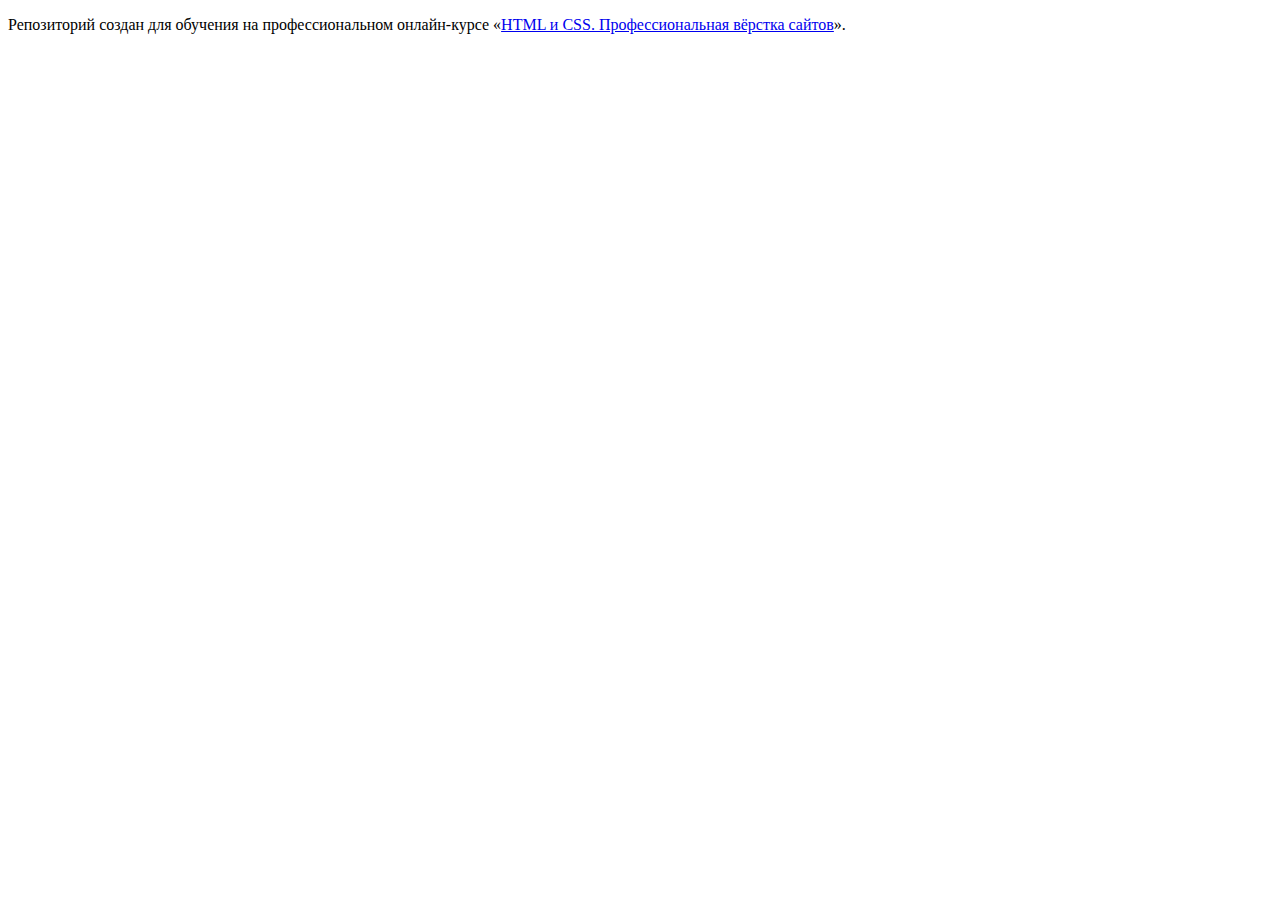
==== index.html @ 288d6277 ":hatching_chick:" ====
<!DOCTYPE html>
<html lang="ru">
  <head>
    <meta charset="utf-8">
    <title>HTML Academy: Седона</title>
  </head>
  <body>

    <p>Репозиторий создан для обучения на профессиональном онлайн‑курсе «<a href="https://htmlacademy.ru/intensive/htmlcss">HTML и CSS. Профессиональная вёрстка сайтов</a>».</p>

  </body>
</html>
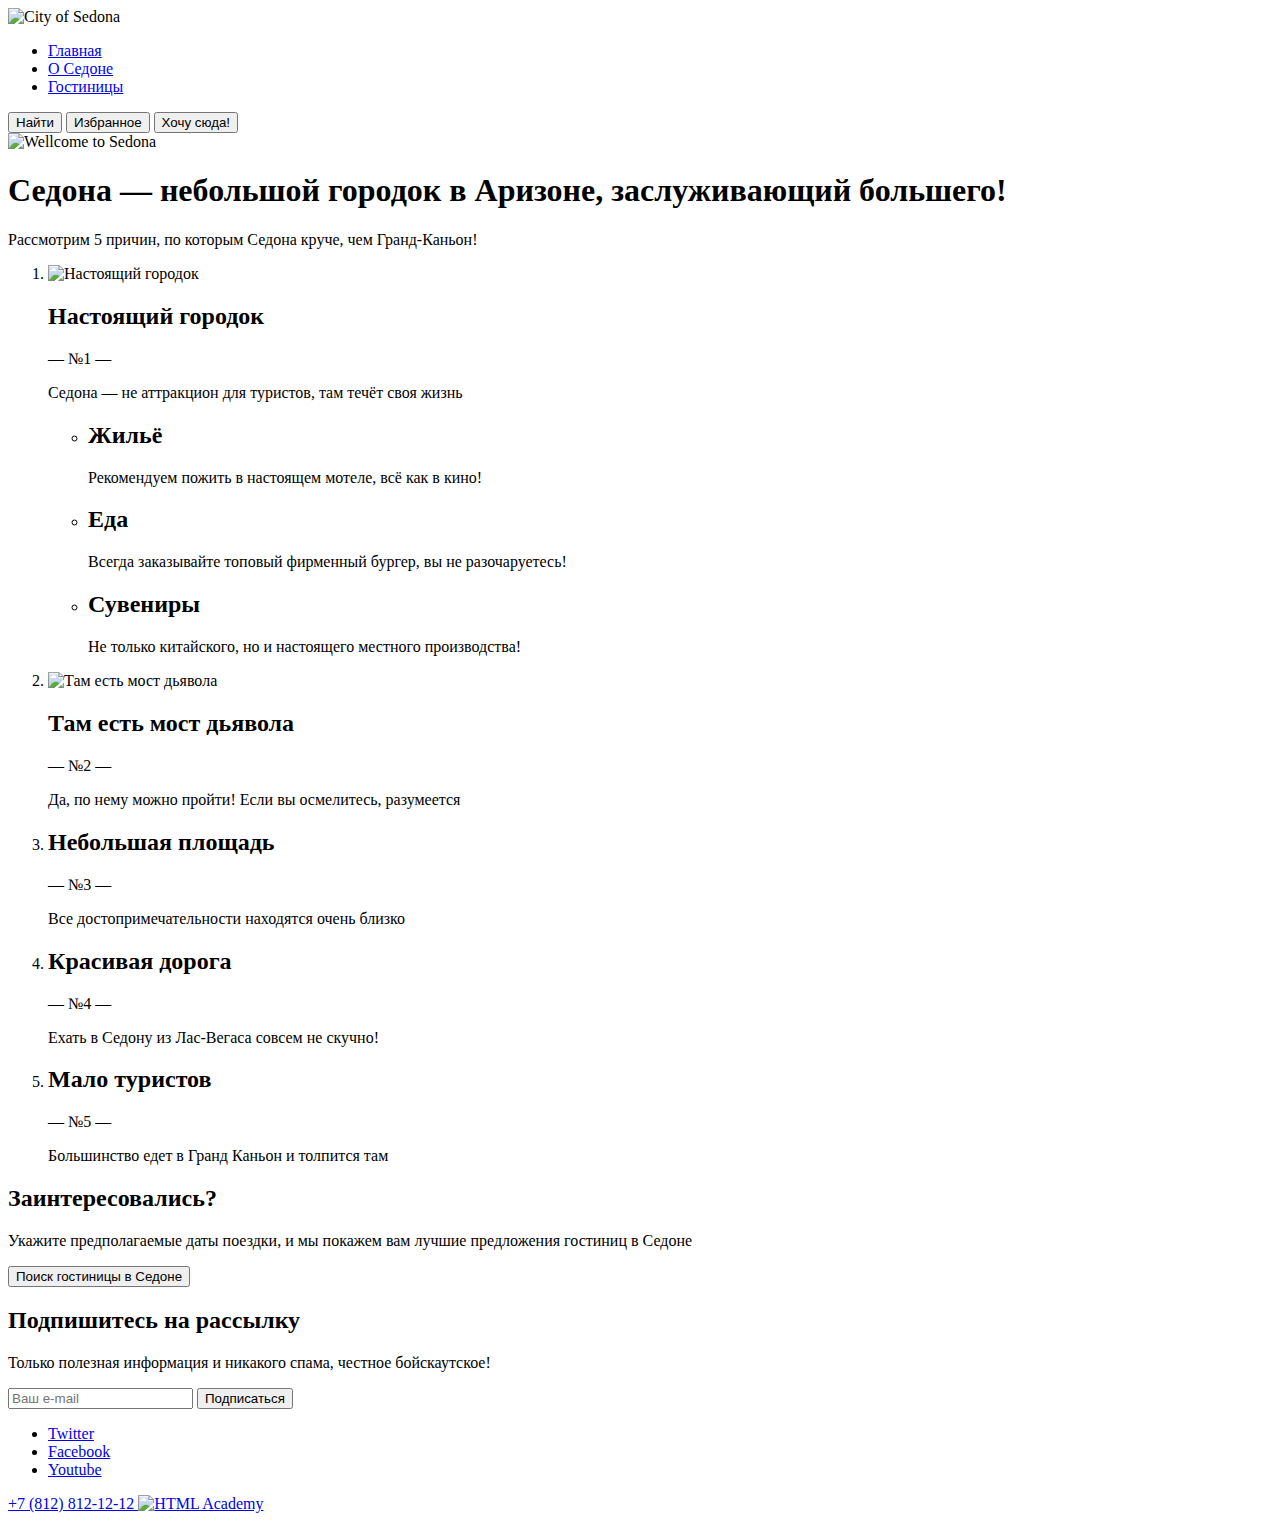
==== commit b750d00a: "layout fix" ====
--- a/index.html
+++ b/index.html
@@ -1,12 +1,138 @@
 <!DOCTYPE html>
 <html lang="ru">
-  <head>
-    <meta charset="utf-8">
-    <title>HTML Academy: Седона</title>
-  </head>
-  <body>
 
-    <p>Репозиторий создан для обучения на профессиональном онлайн‑курсе «<a href="https://htmlacademy.ru/intensive/htmlcss">HTML и CSS. Профессиональная вёрстка сайтов</a>».</p>
+<head>
+  <meta charset="utf-8">
+  <title>HTML Academy: Седона</title>
+</head>
 
-  </body>
+<body>
+  <header>
+    <a>
+      <img src="" alt="City of Sedona">
+    </a>
+    <nav>
+      <ul>
+        <li>
+          <a href="#">Главная</a>
+        </li>
+        <li>
+          <a href="#">О Седоне</a>
+        </li>
+        <li>
+          <a href="#">Гостиницы</a>
+        </li>
+      </ul>
+    </nav>
+
+    <div>
+      <button>Найти</button>
+      <button>Избранное</button>
+      <button>Хочу сюда!</button>
+    </div>
+  </header>
+  <main>
+    <div>
+      <img src="" alt="Wellcome to Sedona">
+    </div>
+    <section>
+      <h1>
+        Седона — небольшой городок в Аризоне,
+        заслуживающий большего!
+      </h1>
+      <p>Рассмотрим 5 причин, по которым Седона круче, чем Гранд-Каньон!</p>
+      <ol>
+        <li>
+          <article>
+            <img src="" alt="Настоящий городок">
+            <h2>Настоящий городок</h2>
+            <p>— №1 —</p>
+            <p>Седона — не аттракцион для туристов, там течёт своя жизнь</p>
+            <ul>
+              <li>
+                <h2>Жильё</h2>
+                <p>Рекомендуем пожить в настоящем мотеле, всё как в кино!</p>
+              </li>
+              <li>
+                <h2>Еда</h2>
+                <p>Всегда заказывайте топовый фирменный бургер, вы не разочаруетесь!</p>
+              </li>
+              <li>
+                <h2>Сувениры</h2>
+                <p>Не только китайского, но и настоящего местного производства!</p>
+              </li>
+            </ul>
+          </article>
+        </li>
+        <li>
+          <article>
+            <img src="" alt="Там есть мост дьявола">
+            <h2>Там есть мост дьявола</h2>
+            <p>— №2 —</p>
+            <p>Да, по нему можно пройти! Если вы осмелитесь, разумеется</p>
+          </article>
+        </li>
+        <li>
+          <article>
+            <h2>Небольшая площадь</h2>
+            <p>— №3 —</p>
+            <p>Все достопримечательности находятся очень близко</p>
+          </article>
+        </li>
+        <li>
+          <article>
+            <h2>Красивая дорога</h2>
+            <p>— №4 —</p>
+            <p>Ехать в Седону из Лас-Вегаса совсем не скучно!</p>
+          </article>
+        </li>
+        <li>
+          <article>
+            <h2>Мало туристов</h2>
+            <p>— №5 —</p>
+            <p>Большинство едет в Гранд Каньон и толпится там</p>
+          </article>
+        </li>
+      </ol>
+    </section>
+    <section>
+      <h2>Заинтересовались?</h2>
+      <p>Укажите предполагаемые даты поездки, и мы покажем вам лучшие предложения гостиниц в Седоне
+      </p>
+      <button>Поиск гостиницы в Седоне</button>
+    </section>
+    <section>
+      <h2>Подпишитесь на рассылку</h2>
+      <p>Только полезная информация и никакого спама, честное бойскаутское!
+      </p>
+      <form method="post" action="https://echo.htmlacademy.ru/">
+        <input type="email" placeholder="Ваш e-mail" name="email">
+        <button type="submit">Подписаться</button>
+      </form>
+    </section>
+  </main>
+
+  <footer>
+    <ul>
+      <li>
+        <a href="https://twitter.com/htmlacademy_ru" target="_blank">
+          Twitter
+        </a>
+      </li>
+      <li>
+        <a href="https://www.facebook.com/htmlacademy" target="_blank">
+          Facebook
+        </a>
+      </li>
+      <li>
+        <a href="https://www.youtube.com/c/HTMLAcademyRUS" target="_blank">
+          Youtube
+        </a>
+      </li>
+    </ul>
+    <a href="tel:+78128121212"> +7 (812) 812-12-12 </a>
+    <a href="https://htmlacademy.ru" target="_blank"><img src="" alt="HTML Academy"></a>
+  </footer>
+</body>
+
 </html>
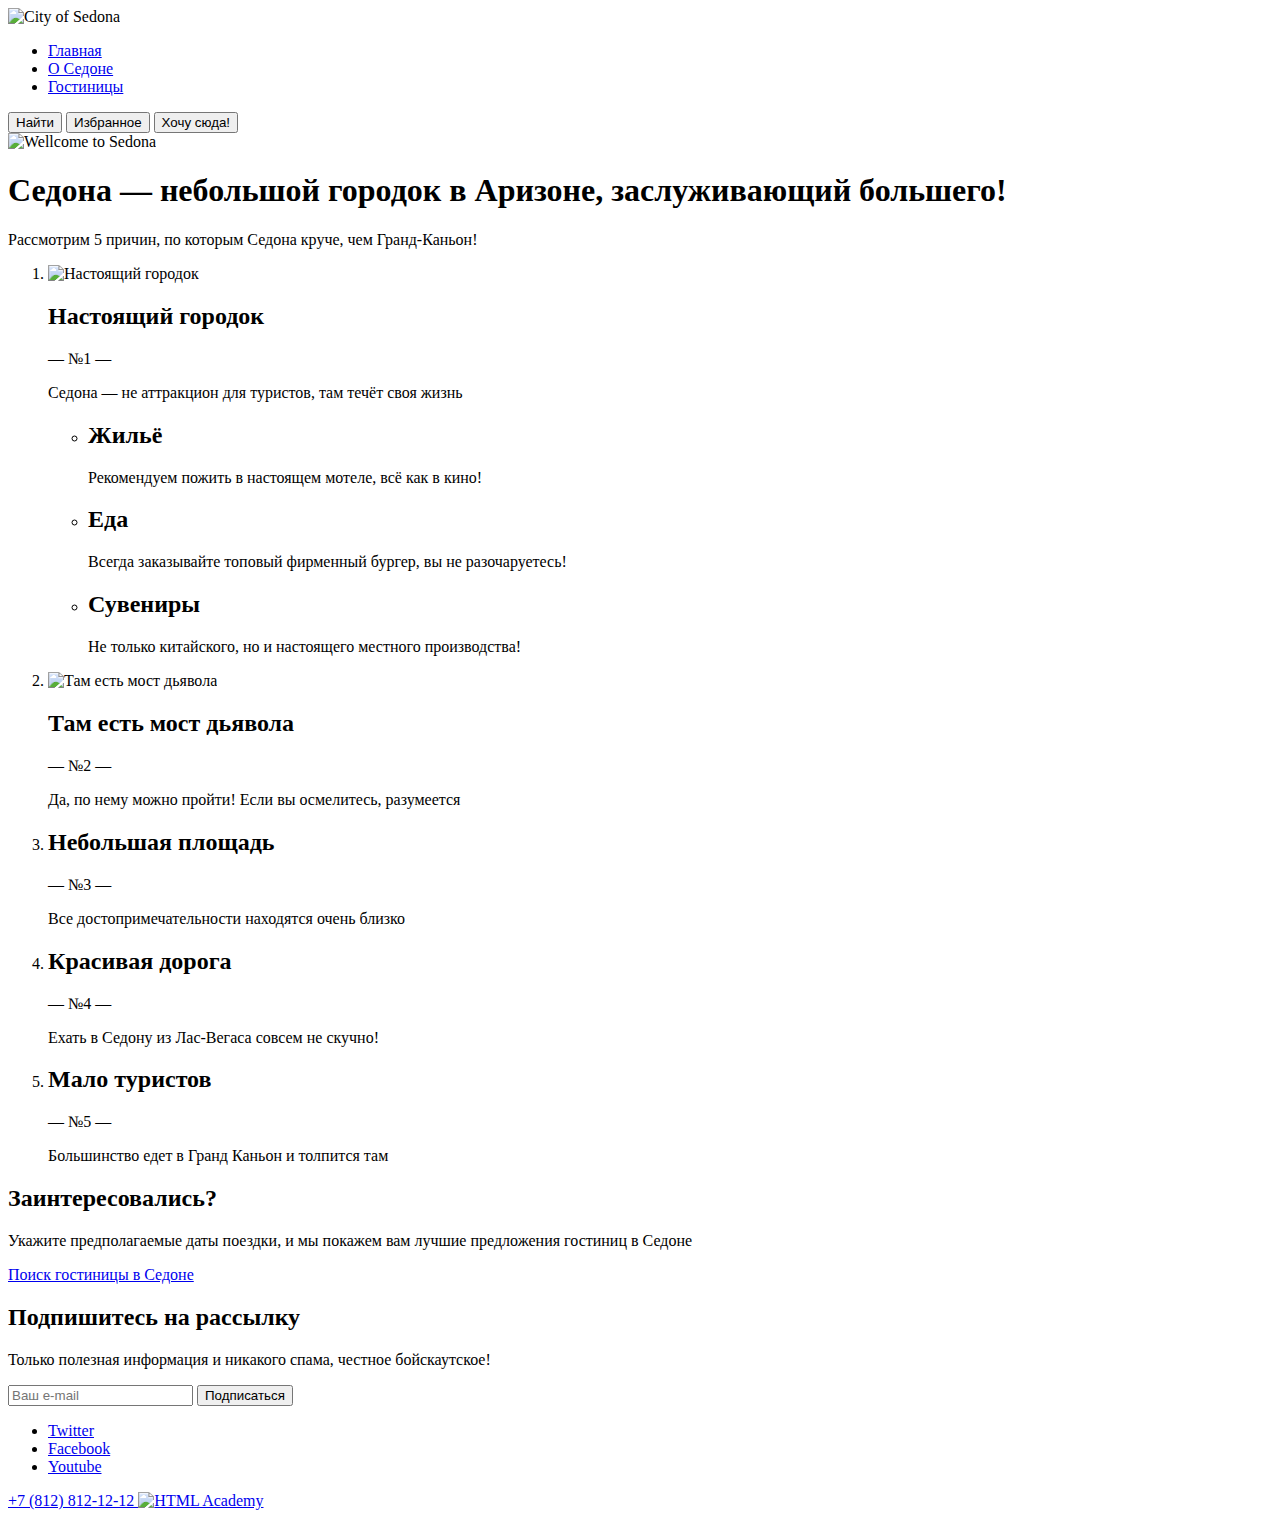
==== commit 119abf35: "Merge pull request #2 from anlukash/master" ====
--- a/index.html
+++ b/index.html
@@ -26,9 +26,9 @@
     </nav>
 
     <div>
-      <button>Найти</button>
-      <button>Избранное</button>
-      <button>Хочу сюда!</button>
+      <button type="button">Найти</button>
+      <button type="button">Избранное</button>
+      <button type="button">Хочу сюда!</button>
     </div>
   </header>
   <main>
@@ -99,7 +99,7 @@
       <h2>Заинтересовались?</h2>
       <p>Укажите предполагаемые даты поездки, и мы покажем вам лучшие предложения гостиниц в Седоне
       </p>
-      <button>Поиск гостиницы в Седоне</button>
+        <a class="button" href="#">Поиск гостиницы в Седоне</a>
     </section>
     <section>
       <h2>Подпишитесь на рассылку</h2>
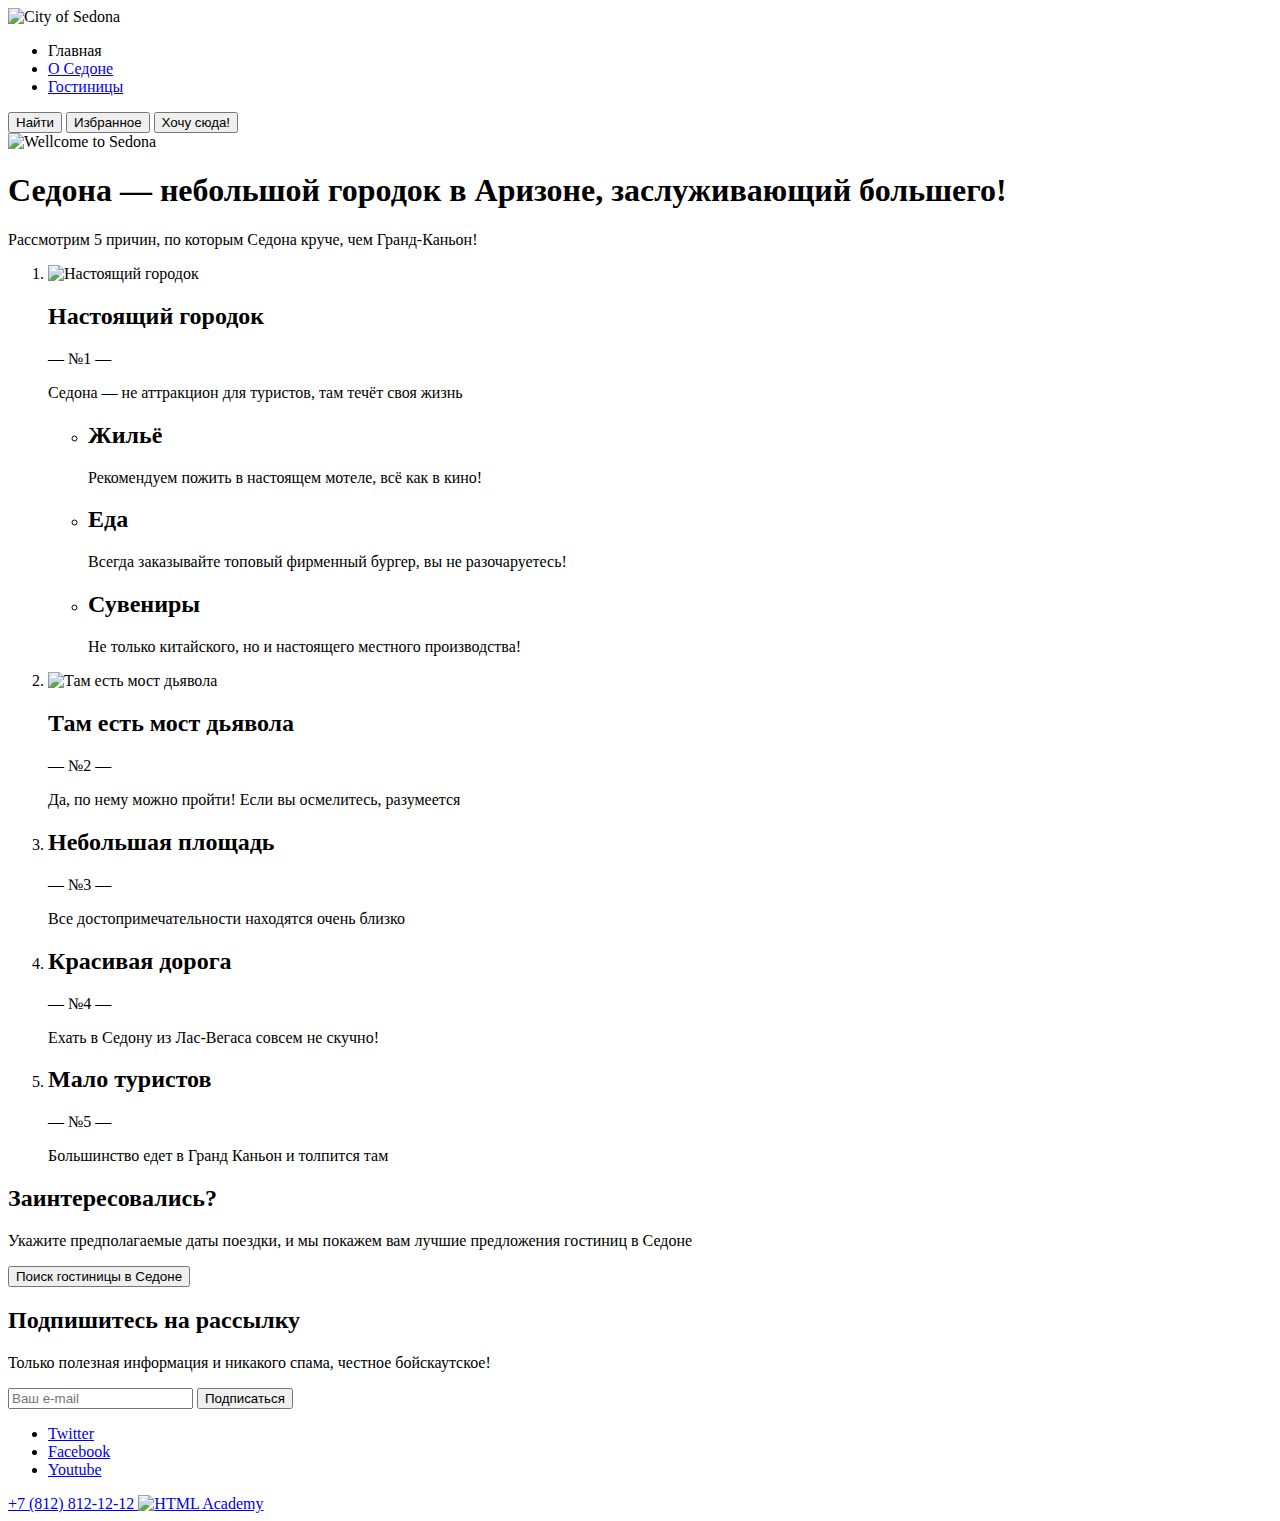
==== commit e44af4c7: "Разметка внутренней страницы" ====
--- a/index.html
+++ b/index.html
@@ -14,13 +14,13 @@
     <nav>
       <ul>
         <li>
-          <a href="#">Главная</a>
+          <a>Главная</a>
         </li>
         <li>
           <a href="#">О Седоне</a>
         </li>
         <li>
-          <a href="#">Гостиницы</a>
+          <a href="catalog.html">Гостиницы</a>
         </li>
       </ul>
     </nav>
@@ -99,7 +99,7 @@
       <h2>Заинтересовались?</h2>
       <p>Укажите предполагаемые даты поездки, и мы покажем вам лучшие предложения гостиниц в Седоне
       </p>
-        <a class="button" href="#">Поиск гостиницы в Седоне</a>
+      <button type="button">Поиск гостиницы в Седоне</button>
     </section>
     <section>
       <h2>Подпишитесь на рассылку</h2>
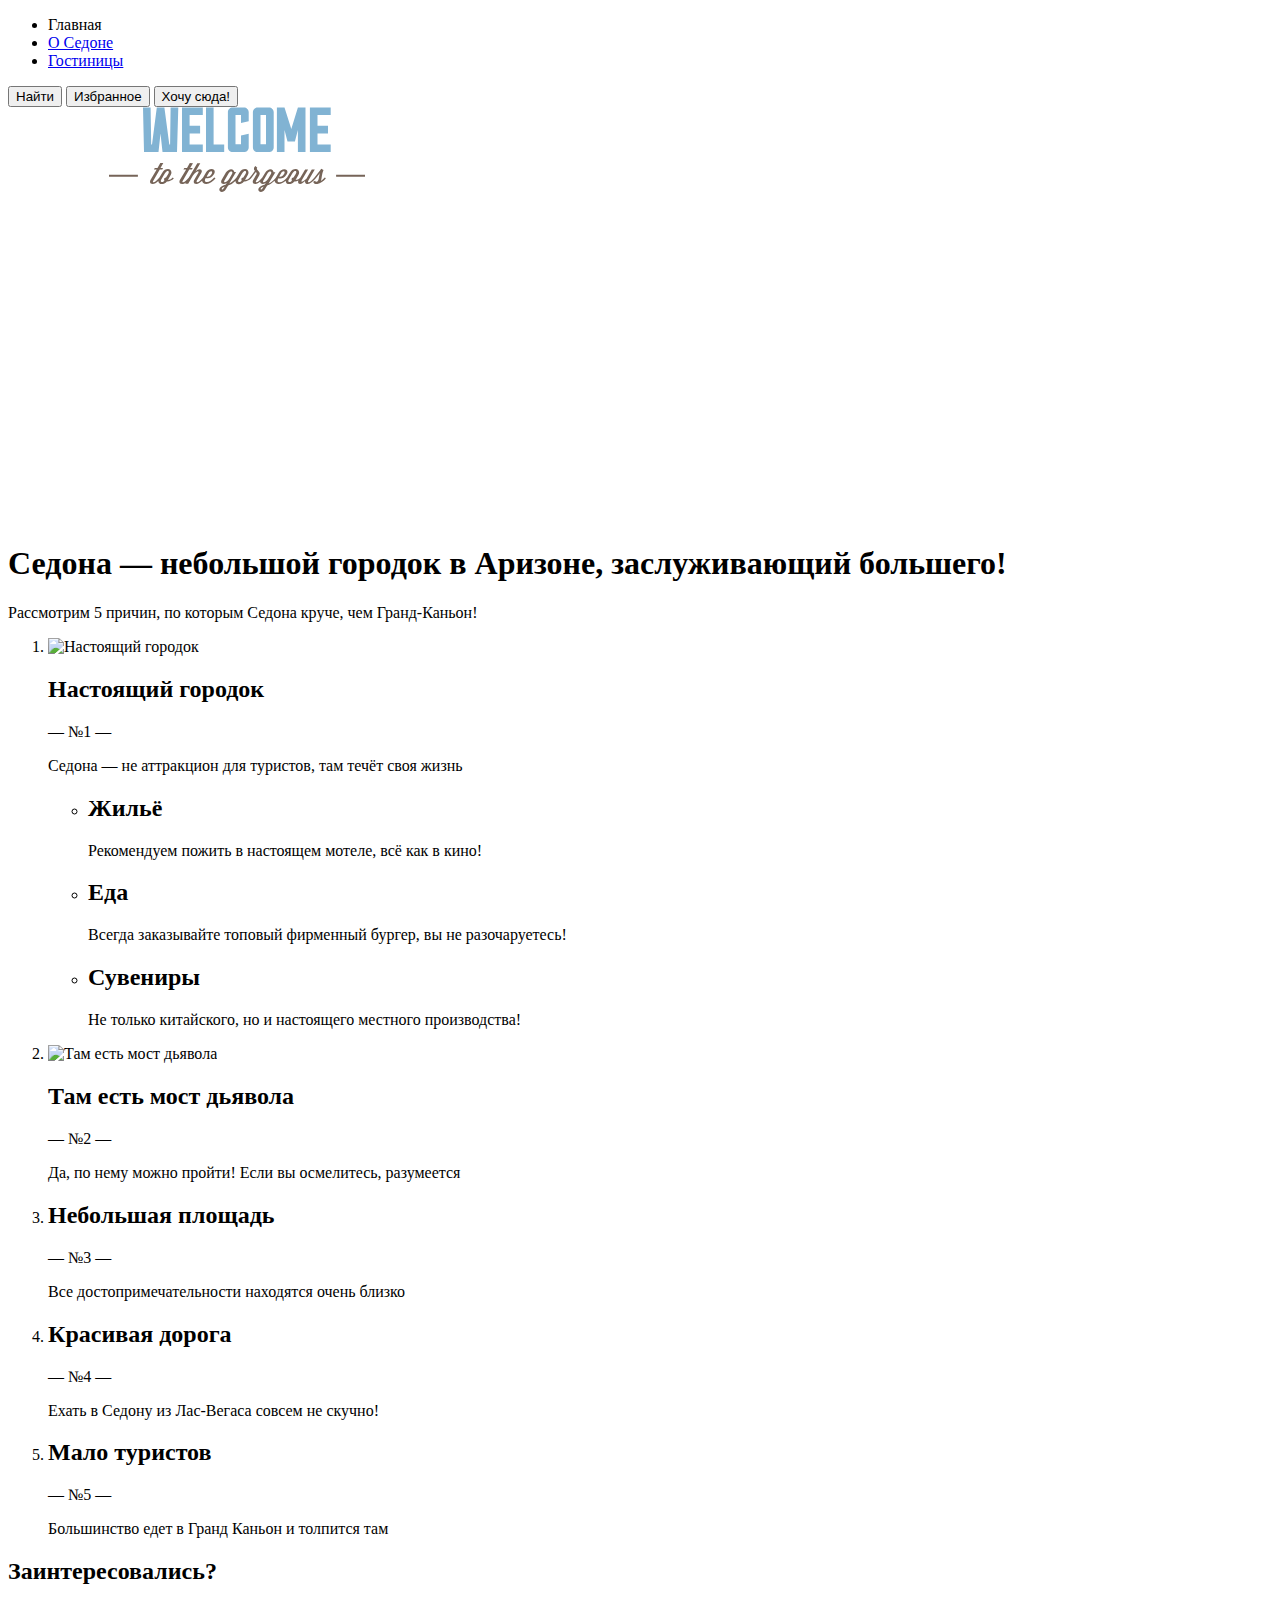
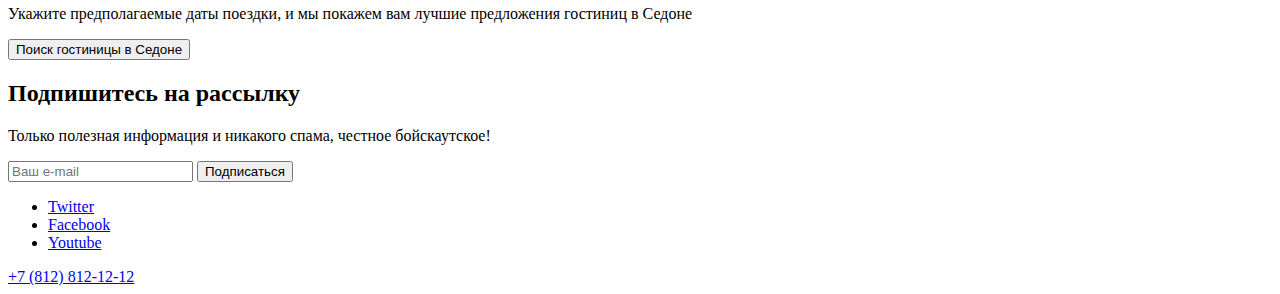
==== commit 875d7c93: "Правки замечаний по ПР задания 2" ====
--- a/index.html
+++ b/index.html
@@ -4,134 +4,157 @@
 <head>
   <meta charset="utf-8">
   <title>HTML Academy: Седона</title>
+  <link rel="stylesheet" href="styles.css">
 </head>
 
-<body>
-  <header>
-    <a>
-      <img src="" alt="City of Sedona">
+<body class="body">
+  <header class="main-header">
+    <a class="logo-link">
+      <!-- svg icon class="header-logo" alt="City of Sedona" -->
     </a>
-    <nav>
-      <ul>
-        <li>
-          <a>Главная</a>
+    <nav class="navigation">
+      <ul class="navigation-list">
+        <li class="navigation-item">
+          <a class="main-page-link">Главная</a>
         </li>
-        <li>
-          <a href="#">О Седоне</a>
+        <li class="navigation-item">
+          <a class="main-text" href="#">О Седоне</a>
         </li>
-        <li>
+        <li class="navigation-item">
           <a href="catalog.html">Гостиницы</a>
         </li>
       </ul>
     </nav>
 
-    <div>
-      <button type="button">Найти</button>
-      <button type="button">Избранное</button>
-      <button type="button">Хочу сюда!</button>
+    <div class="actions">
+      <button class="actions-button" type="button">Найти</button>
+      <button class="actions-button" type="button">Избранное</button>
+      <button class="actions-button" type="button">Хочу сюда!</button>
     </div>
   </header>
-  <main>
-    <div>
-      <img src="" alt="Wellcome to Sedona">
+  <main class="main-content">
+    <div class="banner">
+      <svg class="banner-content-image" width="458" height="352" viewBox="0 0 458 352" fill="none"
+        xmlns="http://www.w3.org/2000/svg">
+        <path
+          d="M152.3 56.1L149.5 61H146.8L145.9 62.4H148.7L142.6 72.8C141.3 75 142.2 77 144.7 77C146.5 77 148.4 75.7 150.3 73.9C150.3 77.7 155.6 78.4 158.9 74.4H159.6C161.4 74.4 164.2 73.3 165.8 71.5C165.6 71.1 165.1 70.6 164.7 70.5L164.5 70.7C163.1 72.2 161.5 72.9 159.9 72.9L162.7 68.1C164.5 65 162.8 62 160 62C157.7 62 155.9 62.9 154.1 65.9L152.6 68.5L151.4 70.6L151.2 70.8C149 73.3 146.9 75.3 145.6 75.3C144.9 75.3 144.6 74.8 145.3 73.7L151.8 62.5H154.3L155 61H152.5L155.3 56.1H152.3ZM159.8 63.9C160.8 64 161.2 65.2 160.2 66.9L158 70.6H157.9C156.9 70.6 156.1 71.4 156.1 72.4C156.1 72.8 156.2 73.1 156.4 73.4V73.5C155 75.9 151.5 75.5 153.3 72.4L155.6 68.5L157.1 66.1C158 64.5 159.1 63.9 159.8 63.9ZM181.8 56.1L179 61H176.3L175.4 62.4H178.2L172 72.8C170.7 75 171.6 77 174.1 77C175.3 77 176.6 76.4 178 75.4L177.2 76.7H180.2L184.8 68.8C189.4 63 191.5 63.8 190.2 66L186.3 72.7C185 74.9 185.9 76.9 188.4 76.9C190.2 76.9 192.2 75.5 194.1 73.7C194.2 75.6 195.8 76.9 198.2 76.9C201.6 76.9 205 74.3 207.5 71.4C207.3 71 206.8 70.5 206.4 70.4L206.2 70.6C204 73.1 201.2 75.1 199.1 75.1C197.2 75.1 196.1 74 197.5 71.5L197.8 71C199.7 71.8 203.4 71.4 205.7 67.6L206.1 66.9C207.7 64.1 206.2 62.1 203.7 62.1C201.3 62.1 199.3 63.4 198 65.5L195.1 70.5L194.9 70.7C192.7 73.2 190.6 75.2 189.3 75.2C188.6 75.2 188.3 74.7 188.9 73.6L193.3 66.1C194.6 63.8 193.4 62.2 191.7 62.2C190.4 62.2 189 62.9 187.5 64.5L192.3 56.2H189.3L180.9 70.6L180.7 70.8C178.5 73.3 176.4 75.3 175.1 75.3C174.4 75.3 174.1 74.8 174.8 73.7L181.3 62.5H183.8L184.7 61.1H182.2L185 56.2L181.8 56.1ZM203.1 64.3C204.1 64.2 204.6 65.2 203.6 66.9L203.2 67.6C201.8 70 199.8 70 198.7 69.6L200.6 66.2C201.3 65 202.3 64.4 203.1 64.3ZM247.4 58.9C245.7 60.4 245.5 62.1 246.6 63.5L246.9 63.8C245.6 65.7 243.8 68.2 241.8 70.5L241.6 70.7C240.2 72.2 238.6 72.9 237 72.9L239.8 68.1C241.6 65 239.9 62 237.1 62C234.8 62 233 62.9 231.2 65.9L229.7 68.5L228.5 70.6L228.3 70.8C225.8 73.6 223.7 75.5 221.3 76.5L228.1 65.1H226.3C226.3 63.9 225 62.2 223.1 62.2C221.5 62.2 219.2 63.5 217.9 65.6L213.7 72.8C212.4 75 213.3 77 215.8 77C216.6 77 217.7 76.6 218.7 76L217.9 77.4C213.8 78.6 211.3 80.3 211.3 82.5C211.3 85.4 215.7 86 217.9 82.3L220.2 78.4C222.6 77.7 225 76.3 227.4 73.9C227.4 77.7 232.7 78.5 236 74.4H236.7C238.5 74.4 241.3 73.3 242.9 71.5C244.3 69.8 245.5 68.3 247.9 65.1L248.3 65.6C248.7 66.1 248.8 66.7 248.5 67.3L245.3 72.8C244 75 244.9 77 247.4 77C248.9 77 250.6 76 252.2 74.6C252.1 76 253.1 77 254.8 77C255.6 77 256.7 76.6 257.7 76L256.9 77.4C252.8 78.6 250.3 80.3 250.3 82.5C250.3 85.4 254.7 86 256.9 82.3L259.2 78.4C261.7 77.6 264.1 76.2 266.6 73.8C266.7 75.7 268.3 77 270.7 77C273.2 77 275.6 75.6 277.7 73.8C277.6 77.7 283 78.5 286.3 74.4H287C287.9 74.4 289.2 74.1 290.4 73.5C289.6 75.6 290.3 77 292.1 77C293.8 77 295.6 75.5 297.1 74.1C296.8 75.7 297.8 77 299.7 77C302.2 77 305.1 74.4 307.6 71.5C309.3 69.5 310.8 67.5 311.9 66.1C310.7 69.2 311.3 74.8 308.5 74.8C307.5 74.8 307.1 73.7 307.1 73.7L305.2 74.7C305.2 74.7 305.8 77.1 308.5 77.1C308.8 77.1 309.1 77.1 309.3 77H309.4C312.5 76.6 315.5 74.2 317.8 71.6C317.6 71.1 317.1 70.7 316.7 70.6L316.5 70.8C315.4 72 314.2 73.1 312.9 74C313.9 71.2 313.7 66.8 315.5 63L313.2 61.8C312 63.5 309.2 67.4 306.5 70.5L306.3 70.7C304.1 73.2 302 75.2 300.7 75.2C300 75.2 299.7 74.7 300.4 73.6L306.8 62.4H303.8L298.4 71.7C296.1 73.8 294.3 74.9 293.8 74.7C293 74.4 293.8 73.3 294.2 72.6L300.1 62.4H297.1L292.4 70.5L292.2 70.7C290.8 72.2 289.2 72.9 287.6 72.9L290.4 68.1C292.2 65 290.5 62 287.7 62C285.4 62 283.6 62.9 281.8 65.9L280.3 68.5L279.1 70.6L278.9 70.8C276.7 73.3 273.9 75.3 271.8 75.3C269.9 75.3 268.8 74.2 270.2 71.7L270.5 71.2C272.4 72 276.1 71.6 278.4 67.8L278.8 67.1C280.4 64.3 278.9 62.3 276.4 62.3C274 62.3 272 63.6 270.7 65.7L267.8 70.7L267.6 70.9C265.1 73.7 263 75.6 260.6 76.6L267.4 65.2H265.6C265.6 64 264.3 62.3 262.4 62.3C260.8 62.3 258.5 63.6 257.2 65.7L254.3 70.6L254.1 70.8C251.9 73.3 249.8 75.3 248.5 75.3C247.8 75.3 247.5 74.8 248.2 73.7L251.2 68.5C252.2 66.7 251.8 65.6 250.8 64.5L249.1 62.5C248.7 62 248.7 61.4 249.3 60.8L247.4 58.9ZM237.1 63.9C238.1 64 238.6 65.2 237.5 66.9L235.3 70.6H235.2C234.2 70.6 233.4 71.4 233.4 72.4C233.4 72.8 233.5 73.1 233.7 73.4V73.5C232.3 75.9 228.8 75.5 230.6 72.4L232.9 68.5L234.4 66.1C235.3 64.5 236.3 63.9 237.1 63.9ZM287.3 63.9C288.3 64 288.8 65.2 287.7 66.9L285.5 70.6H285.4C284.4 70.6 283.6 71.4 283.6 72.4C283.6 72.8 283.7 73.1 283.9 73.4V73.5C282.5 75.9 279 75.5 280.8 72.4L283.1 68.5L284.6 66.1C285.4 64.5 286.5 63.9 287.3 63.9ZM275.6 64.3C276.6 64.2 277.1 65.2 276.1 66.9L275.7 67.6C274.2 70 272.3 70 271.2 69.6L273.1 66.2C273.8 65 274.8 64.4 275.6 64.3ZM223.2 64.5C224.2 64.5 224.9 65.4 224 66.9L221.7 70.9C219.9 73.8 218 75.2 216.8 75.2C216.1 75.2 215.8 74.7 216.5 73.6L220.7 66.3C221.4 65.1 222.4 64.5 223.2 64.5ZM262.1 64.5C263.1 64.5 263.8 65.4 262.9 66.9L260.6 70.9C258.8 73.8 256.9 75.2 255.7 75.2C255 75.2 254.7 74.7 255.4 73.6L259.6 66.3C260.3 65.1 261.3 64.5 262.1 64.5ZM216.8 79.4L215.4 81.8C214.8 82.9 213.7 82.7 213.7 81.9C213.7 81.2 214.5 80.3 216.8 79.4ZM255.7 79.4L254.3 81.8C253.7 82.9 252.6 82.7 252.6 81.9C252.7 81.2 253.4 80.3 255.7 79.4ZM101 67.8H129.9V69.7H101V67.8ZM328.1 67.8H357V69.7H328.1V67.8Z"
+          fill="#766458" />
+        <path
+          d="M322.7 37.4V45.1H301.9V0.400002H322.7V8H309.5V18.8H320V26.5H309.5V37.4H322.7ZM289.9 0.400002H297.5V45.1H289.9V23.1L286.9 34.5H279.5L276.5 23.1V45.1H268.9V0.400002H276.5L283.3 22L289.9 0.400002ZM258 8H252.5V37.3H258V8ZM261 0.400002C263.5 0.400002 265.7 2.5 265.7 5.1V40.4C265.7 43 263.5 45.1 261 45.1H249.6C247 45.1 244.9 42.9 244.9 40.4V5.1C244.9 2.5 247 0.400002 249.6 0.400002H261ZM233 28.6L240.7 26.8V40.4C240.7 43 238.5 45.1 236 45.1H224.6C222 45.1 219.9 42.9 219.9 40.4V5.1C219.9 2.5 222 0.400002 224.6 0.400002H236C238.5 0.400002 240.7 2.5 240.7 5.1V14.2L233 16V8H227.5V37.3H233V28.6ZM216.2 37.4V45.1H198V0.400002H205.6V37.4H216.2ZM194.8 37.4V45.1H174V0.400002H194.8V8H181.6V18.8H192.1V26.5H181.6V37.4H194.8ZM162.6 0.400002H170.3L169 45.1H154.5L152.5 26.6L150.5 45.1H136L135 0.400002H142.6L143.2 37.4H144L148.8 0.400002H156.4L161.3 37.4H162.1L162.6 0.400002Z"
+          fill="#81B3D3" />
+        <path
+          d="M380.7 213.9L406.1 139.9H431.3L457 213.9H436.8L433.1 200.5H404.5L400.7 213.9H380.7ZM416.4 161.8L408.9 186.3H429L421.5 161.8C421.1 160.6 420.7 159.4 420.3 158.2C420 156.9 419.7 155.7 419.5 154.4C419.3 153.9 419.2 153.5 419.2 153.1C419.1 152.6 419 152.2 419 151.8C418.9 152.2 418.8 152.6 418.7 153.1C418.6 153.5 418.5 153.9 418.5 154.4C418.4 154.6 418.4 154.7 418.4 154.9C418.4 155 418.4 155.1 418.3 155.2C418.1 156.3 417.8 157.5 417.5 158.6C417 159.6 416.7 160.7 416.4 161.8ZM298.7 213.9V139.9H318.2L346.1 177.9C346.8 179 347.5 180.2 348.1 181.4C348.8 182.6 349.5 183.8 350.1 185L351.5 188C352 189 352.4 190 352.9 190.9C352.8 190.1 352.7 189.3 352.6 188.5C352.5 187.7 352.4 186.9 352.4 186.1C352.2 184.5 352.1 182.9 352.1 181.3C352 179.6 352 178 352 176.3V140H371.4V214H352L323.9 175.8C323.1 174.9 322.4 173.8 321.7 172.5C321 171.2 320.3 169.8 319.7 168.4C319.3 167.4 318.8 166.5 318.3 165.5C317.9 164.6 317.6 163.6 317.1 162.7C317.5 165.1 317.8 167.5 318 170C318.2 172.5 318.3 175 318.3 177.4V213.9H298.7ZM210.7 159C214.3 152.4 219.2 147.4 225.6 143.9C232 140.4 238.6 138.7 245.5 138.7C246.4 138.7 247.4 138.7 248.3 138.8C249.3 138.9 250.3 139 251.2 139C254.1 139.4 256.9 140.1 259.7 141.1C262.6 142.1 265.3 143.4 267.8 145C273.3 148.6 277.6 153.3 280.6 159.3C283.6 165.2 285.1 171.3 285.1 177.8C285.1 178.6 285.1 179.4 285 180.2C285 181 284.9 181.7 284.8 182.5C284.6 184.2 284.3 185.8 283.9 187.4C283.5 189 283 190.5 282.4 192C279.1 199.5 274.1 205.4 267.2 209.5C260.3 213.6 253.1 215.7 245.5 215.7C245 215.7 244.4 215.7 243.9 215.6H242.4C239.7 215.4 237.1 214.9 234.5 214.2C231.9 213.5 229.4 212.5 227.1 211.3C220.6 207.9 215.5 203.1 211.8 196.8C208.1 190.5 206.2 183.9 206.2 177.1C206.2 176.1 206.2 175.1 206.3 174.1C206.4 173.1 206.5 172 206.8 171C207.2 169 207.7 166.9 208.4 165C208.8 162.8 209.7 160.9 210.7 159ZM263.5 185.6C263.7 184.8 263.9 184 264.1 183.2C264.3 182.3 264.5 181.5 264.6 180.6C264.7 180.1 264.7 179.5 264.7 179C264.8 178.5 264.8 178 264.8 177.5C264.8 177 264.8 176.6 264.7 176.1V174.7C264.3 171.4 263.3 168.2 261.7 165.1C260.1 162 257.8 159.6 255 157.9C254.2 157.5 253.5 157.2 252.7 156.9C251.9 156.6 251.2 156.3 250.4 156.1C249.6 155.9 248.9 155.8 248.1 155.8C247.3 155.6 246.6 155.6 245.8 155.6C241.9 155.6 238.2 156.8 234.9 159.3C231.6 161.8 229.2 165.1 227.9 169.2L227.7 169.7V170.2C227.5 170.9 227.3 171.7 227.1 172.4C226.9 173.1 226.8 173.8 226.6 174.6L226.4 176.2V178.6C226.4 178.8 226.4 179.1 226.5 179.4C226.7 183.5 228 187.4 230.2 191.1C232.5 194.7 235.7 197.1 239.7 198.3L241.1 198.8C241.6 198.9 242.1 199 242.6 199L244 199.2H245.4C249.5 199.2 253.2 198 256.4 195.6C259.7 193 262.1 189.7 263.5 185.6ZM181.4 207C177.8 209.5 173.8 211.2 169.6 212.1C165.4 213 161 213.6 156.7 213.8C155.5 213.9 154.2 213.9 153 213.9H129.2V139.9H154.3C155.5 139.9 156.7 139.9 157.9 140C162.1 140.2 166.2 140.8 170.2 141.7C174.3 142.6 178.1 144.4 181.5 146.8C185.8 149.8 189.2 153.8 191.6 158.8C194 163.8 195.4 168.9 195.7 174.1C195.8 174.6 195.8 175 195.8 175.5V178.4C195.6 183.9 194.3 189.2 191.9 194.3C189.5 199.4 185.9 203.7 181.4 207ZM149 197.3C149.2 197.3 149.5 197.3 149.7 197.4H150.5C150.8 197.4 151.1 197.4 151.3 197.5H154.4C155.3 197.4 156.1 197.3 156.8 197.3C158.8 197.1 160.8 196.8 162.7 196.3C164.6 195.8 166.4 194.9 167.9 193.9C170.4 192.1 172.2 189.7 173.4 186.7C174.6 183.6 175.3 180.4 175.3 177.1V176.2C175.3 175.9 175.3 175.6 175.2 175.3C175 172.4 174.3 169.5 173.1 166.8C171.9 164 170.2 161.8 168 160.2C166.4 158.9 164.5 158 162.5 157.5C160.5 157 158.5 156.8 156.5 156.7H149V197.3ZM69.1 213.9V139.9H114.5V156H88.9V169H112.9V184.8H88.9V197.3H114.4V213.9H69.1ZM9.70005 190.1C9.80005 190.2 9.80005 190.3 9.80005 190.3C9.90005 190.3 10 190.3 10 190.4C12.1 192.7 14.5 194.9 17.1 196.9C19.7001 198.8 22.8001 199.9 26.2001 200C26.3001 200 26.4 200 26.4 200.1H26.7001C26.8001 200.1 26.9 200.1 26.9 200.2H28.2001C28.6 200.1 28.9001 200 29.2001 200C30.4001 199.8 31.6 199.3 32.7001 198.6C33.9001 197.9 34.8001 197.1 35.4001 196L35.6 195.5L35.8 195C36 194.5 36.1 194 36.1 193.5C36.2 193 36.2001 192.6 36.2001 192.2C36.2001 190.1 35.3001 188.4 33.4001 187C31.7001 185.6 29.7001 184.4 27.6 183.6C26.8001 183.3 26 183.1 25.2001 182.9C24.5 182.7 23.7001 182.5 23 182.3H22.8C22.7 182.2 22.6 182.2 22.6 182.2C18.8001 181.3 15.2 179.8 11.9 177.8C8.60005 175.7 6.30005 172.7 5.00005 168.9C4.80005 168.1 4.50005 167.3 4.30005 166.5C4.10005 165.6 4.00005 164.7 4.00005 163.8C4.00005 163.7 4.00005 163.4 4.00005 163.2V160.4C4.10005 159.8 4.20005 159.2 4.30005 158.5C4.50005 156.9 4.90005 155.4 5.50005 153.9C6.00005 152.4 6.70005 151 7.60005 149.7C10.1 145.6 13.3 142.7 17.1 140.9C21 139.1 25.2001 138.2 29.4 138.2C30.4 138.2 31.4001 138.3 32.4001 138.4C33.5 138.5 34.6001 138.6 35.7001 138.7C38.5 139.2 41.3001 140 43.9001 141C46.7001 142.1 49.2 143.4 51.6 144.8L45.2001 159.1C43.1001 157.6 40.9 156.2 38.6 155C36.3 153.8 33.8 153.3 31.1 153.3H30.2001C28.4001 153.5 26.8001 154.3 25.2001 155.7C23.7001 157 22.9 158.4 22.9 160V160.7C23 160.9 23.1 161.2 23.2001 161.4C23.4001 161.9 23.6 162.4 24 162.9C24.4 163.4 24.8 163.8 25.3 164.2C26.2 164.9 27.4 165.6 29 166.2C30.6 166.7 32.3 167.3 34.1 167.8C35.6 168.2 37 168.6 38.4001 169C39.8001 169.3 41 169.6 41.9001 169.9C46.2001 171.4 49.5 174 51.7001 177.7C53.9001 181.3 55 185.1 55.1 189.1V189.7C55.1 190.2 55.1 190.6 55 191.1V192.4C54.5 196.4 53.2 200.3 51.1 203.9C49 207.5 46.2 210.3 42.6 212.3C41.3 212.9 39.9001 213.5 38.5 213.9C37.1 214.3 35.7001 214.6 34.3 214.9C33.2001 215.1 32 215.3 30.8 215.4C29.7 215.6 28.6 215.6 27.4 215.6H26C21.4 215.4 16.8 214.4 12.3 212.6C7.80005 210.7 3.80005 208.1 0.300049 204.9L9.70005 190.1ZM351.3 337.2C351.3 336.9 351.4 336.6 351.5 336.3C351.6 336 351.8 335.7 352 335.5C352.2 335.3 352.5 335.1 352.8 334.9C353.1 334.8 353.5 334.7 353.9 334.7C354.4 334.7 354.8 334.8 355.2 335C355.6 335.2 356 335.4 356.3 335.7C356.5 336 356.7 336.3 356.9 336.7C357 337.1 357.1 337.5 357.1 338C357.1 338.9 356.9 339.6 356.6 340.4C356.3 341.1 355.9 341.8 355.3 342.3C355 342.6 354.8 342.8 354.5 343C354.2 343.2 353.9 343.4 353.6 343.5C353.3 343.6 353.1 343.8 352.9 343.9C352.8 344 352.7 344 352.5 344.1L351.1 342.1C351.3 342 351.6 341.9 351.9 341.7C352.2 341.6 352.5 341.4 352.8 341.2C353.1 341 353.3 340.7 353.5 340.4C353.7 340.1 353.8 339.8 353.8 339.4C353.2 339.4 352.6 339.2 352.1 338.8C351.5 338.5 351.3 338 351.3 337.2ZM359.1 337.2C359.1 336.9 359.2 336.6 359.3 336.3C359.4 336 359.6 335.7 359.8 335.5C360 335.3 360.3 335.1 360.6 334.9C360.9 334.8 361.3 334.7 361.7 334.7C362.2 334.7 362.6 334.8 363 335C363.4 335.2 363.8 335.4 364.1 335.7C364.3 336 364.5 336.3 364.7 336.7C364.8 337.1 364.9 337.5 364.9 338C364.9 338.8 364.8 339.6 364.4 340.4C364.1 341.1 363.7 341.8 363.1 342.3C362.8 342.6 362.6 342.8 362.3 343C362 343.2 361.7 343.4 361.4 343.5C361.1 343.6 360.9 343.8 360.7 343.9C360.6 344 360.5 344 360.3 344.1L359 342.1C359.2 342 359.5 341.9 359.8 341.7C360.1 341.6 360.4 341.4 360.7 341.2C361 341 361.2 340.7 361.4 340.4C361.6 340.1 361.7 339.8 361.7 339.4C361.1 339.4 360.5 339.2 360 338.8C359.3 338.5 359.1 338 359.1 337.2ZM94.5 278.5C94.5 278.8 94.4 279.1 94.3 279.4C94.2001 279.7 94 280 93.8 280.2C93.3 280.7 92.6 281 91.9 281C91.5 281 91 280.9 90.6 280.7C90.2 280.5 89.8 280.3 89.5 280C89.2 279.7 89 279.3 88.9 279C88.8 278.6 88.7 278.2 88.7 277.7C88.7 276.8 88.9 276.1 89.2 275.3C89.5 274.6 89.9 273.9 90.5 273.4C90.8 273.1 91 272.9 91.3 272.7C91.6001 272.5 91.9 272.3 92.2 272.2C92.5 272.1 92.7001 271.9 92.9 271.8C93.1 271.7 93.2001 271.7 93.3 271.6L94.6 273.6C94.3 273.7 94 273.8 93.8 274C93.5 274.1 93.2001 274.3 92.9 274.5C92.6 274.7 92.4 275 92.2 275.3C92 275.6 91.9 275.9 91.9 276.3C92.6 276.3 93.1 276.5 93.6 276.9C94.3 277.3 94.5 277.8 94.5 278.5ZM86.7 278.5C86.7 279.1 86.5 279.7 86 280.2C85.8 280.4 85.5 280.6 85.2 280.8C84.9 280.9 84.5 281 84.1 281C83.7 281 83.2001 280.9 82.8 280.7C82.4 280.5 82 280.3 81.7 280C81.4 279.7 81.2 279.3 81.1 279C81 278.6 80.9 278.2 80.9 277.7C80.9 276.8 81.1 276.1 81.4 275.3C81.7001 274.6 82.1 273.9 82.7 273.4C82.9 273.2 83.2 272.9 83.5 272.7C83.8 272.5 84.1 272.3 84.4 272.2C84.7001 272.1 84.9 271.9 85.1 271.8C85.3 271.7 85.4 271.7 85.5 271.6L86.8 273.6C86.6001 273.7 86.3 273.8 86 274C85.7 274.1 85.4 274.3 85.1 274.5C84.8 274.7 84.6 275 84.4 275.3C84.2001 275.6 84.1 275.9 84.1 276.3C84.8 276.3 85.3 276.5 85.8 276.9C86.4 277.3 86.7 277.8 86.7 278.5ZM332 335.4H335.8L347.6 314.8H343.8L332 335.4ZM331.9 336.9C330.7 336.9 329.7 337.9 329.7 339.1C329.7 340.3 330.6 341.3 331.9 341.3C333.1 341.3 334.1 340.4 334.1 339.1C334.1 337.8 333.1 336.9 331.9 336.9ZM305.5 331.4L306.6 329.5C311 323.4 313.9 325.1 312.6 327.4L310.8 330.5C309.7 332.4 306.3 333.8 305.5 331.4ZM330.6 334.3C330.4 333.7 329.7 333.1 329.2 333L328.9 333.3C327.6 334.9 326 336.2 324.4 337.4C325.6 333.8 325.3 328.3 327.7 323.4L324.9 321.9C323.3 324 319.9 329 316.5 333L316.2 333.3C313.5 336.5 310.8 339 309.2 339C308.4 339 307.6 338.2 307.6 336.5V334.9C310.3 335.2 313.1 333.5 314.8 330.4L315.8 328.7C319.3 322.7 313.6 320.7 309.7 324.2L315.1 314.9H311.3L300.5 333.6C300.3 333.4 300.1 333.3 299.8 333.1L299.5 333.4C296.8 336.6 293.3 339.1 290.6 339.1C288.3 339.1 286.9 337.6 288.6 334.6L292.5 327.8C294.7 324.1 298.5 324.7 296.3 328.6L295.8 329.5H298.9L299.4 328.6C301.4 325.1 299.5 322.5 296.4 322.5C293.3 322.5 290.9 324.1 289.3 326.9L285.6 333.3C285.5 333.3 285.4 333.2 285.4 333.2L285.1 333.5C282.4 336.7 279.7 339.2 278.1 339.2C277.3 339.2 276.8 338.6 277.7 337.1L285.8 323H282L275.3 334.7C272.4 337.3 270.2 338.8 269.5 338.4C268.6 338 269.5 336.6 270 335.8L277.4 322.9H273.6L266.3 335.6C265.5 336.3 263.9 337 263.1 337.5C264.3 333.9 264 328.4 266.4 323.5L263.6 322C262 324.1 253.3 335.7 249.9 339.7C250.2 340.2 250.8 340.6 251.3 341C253.4 338.5 260.6 329.3 262 327.5C260.5 331.4 261.3 338.5 257.7 338.5C256.4 338.5 255.9 337.1 255.9 337.1L253.5 338.3C253.5 338.3 254.2 341.3 257.6 341.3C258 341.3 258.3 341.3 258.7 341.2H258.8C260.7 340.9 263.4 340.1 265.2 338.8C265.2 340.3 266.1 341.3 267.7 341.3C269.8 341.3 272.1 339.4 273.9 337.7C273.5 339.7 274.7 341.3 277.1 341.3C279.4 341.3 282.1 339.4 284.5 336.9C284.5 339.4 286.5 341.3 289.6 341.3C292.7 341.3 295.7 339.6 298.3 337.3L296.2 341H300L304.3 333.5V336.5C304.3 339.7 304.9 341.4 308 341.4C311.1 341.4 314.7 338.1 317.8 334.4C319.9 331.9 321.8 329.3 323.2 327.5C321.7 331.4 322.5 338.5 318.9 338.5C317.6 338.5 317.1 337.1 317.1 337.1L314.7 338.3C314.7 338.3 315.4 341.3 318.8 341.3C319.2 341.3 319.5 341.3 319.9 341.2H320C324 340.7 327.8 337.6 330.6 334.3ZM216 333.2H215.8C214.6 333.2 213.6 334.2 213.6 335.5C213.6 336 213.7 336.4 214 336.8V336.9C212.2 339.9 207.9 339.4 210.1 335.4L213 330.4L214.8 327.3C217.5 322.8 221.1 324.6 218.8 328.5L216 333.2ZM190.6 347.4C189.8 348.8 188.5 348.6 188.5 347.6C188.5 346.6 189.4 345.5 192.3 344.4L190.6 347.4ZM161.8 333.6C159.5 337.2 157.3 338.9 155.7 338.9C154.9 338.9 154.4 338.3 155.3 336.8L160.6 327.6C162.6 324.1 166.7 325 164.8 328.4L161.8 333.6ZM149.8 318.9C150.9 317 152.2 316.1 153.2 316.1C154.6 316.1 155.3 317 155.3 318.4C155.3 321.9 150.9 329.2 145.1 328.3H144.3L149.8 318.9ZM242.6 333L242.3 333.3C239.6 336.5 236.9 339 235.3 339C234.5 339 234 338.4 234.9 336.9L240.3 327.3C241.9 324.4 240.4 322.4 238.3 322.4C236.7 322.4 235 323.3 233.1 325.2L234.5 322.7H230.7L224.6 333.2C224.4 333.1 224.3 333 224.1 332.9L223.8 333.2C222.1 335.1 220 336 218.1 336L221.7 329.9C224 325.9 221.9 322.2 218.3 322.2C215.4 322.2 213.1 323.4 211 327.1L209.1 330.3L207.5 333.1C207.4 333 207.3 333 207.2 332.9L206.9 333.2C203.8 336.8 201.1 339.1 198.1 340.4L208.5 322.7H204.7L198 334.3C195.1 337 192.8 338.5 192.1 338.2C191.2 337.8 192.1 336.4 192.6 335.6L200 322.7H196.2L190.2 333.1C190.1 333 190 333 189.9 332.9L189.6 333.2C186.9 336.4 184.2 338.9 182.6 338.9C181.8 338.9 181.3 338.3 182.2 336.8L187.6 327.2C189.2 324.3 187.7 322.3 185.6 322.3C184 322.3 182.3 323.2 180.4 325.1L181.8 322.6H178L172 333C171.9 332.9 171.8 332.9 171.6 332.8L171.3 333.1C168.6 336.3 165.9 338.8 164.3 338.8C163.5 338.8 163 338.2 163.9 336.7L170 326H167.9C168 324.4 166.4 322.2 163.9 322.2C161.9 322.2 159 323.8 157.4 326.6L153.5 333.3C153.2 333.1 152.9 332.9 152.7 332.8L152.4 333.1C149.7 336.3 147.6 338.8 143.8 338.8C141.2 338.8 139.7 336.2 141.9 332.4L143 330.5C143.7 330.6 144.4 330.7 145.1 330.7C149.1 330.7 153.7 328.6 156.7 323.4C157.8 321.5 158.2 319.8 158.2 318.3C158.2 314.9 156 312.7 153.2 312.7C151.1 312.7 148.7 314.2 147 317.1L141.1 327.2C138.9 326 137.7 323.9 137.7 321.8C137.7 320.1 138.5 318.3 140.1 317L138.9 314.8C136.2 316.7 135 319.3 135 321.8C135 324.8 136.7 327.7 139.8 329.3L138.7 331.3C136 335.9 137.6 341 142.9 341C147.1 341 149 339.1 151.6 336.6C150.8 339 152 341 154.6 341C156.1 341 158 340 159.8 338.5C160 340 161.1 341 163.1 341C164.9 341 166.9 339.9 168.8 338.2L167.4 340.6H171.2L177 330.5C182.8 323.3 185.4 324.2 183.7 327L178.8 335.5C177.2 338.3 178.3 340.9 181.4 340.9C183.4 340.9 185.7 339.5 187.8 337.5C187.3 339.6 188.3 340.9 190.2 340.9C192 340.9 194.1 339.4 195.8 337.9L193.7 341.5C188.6 343 185.4 345.1 185.4 348C185.4 351.6 191 352.4 193.7 347.7L196.6 342.7C199.8 341.7 202.9 339.7 206.1 336.5C205.6 341.8 212.6 343 216.8 337.6H217.6C219 337.6 220.8 337.1 222.5 336.1L220 340.5H223.8L229.6 330.4C235.4 323.2 238 324.1 236.3 326.9L231.4 335.4C229.8 338.2 230.9 340.8 234 340.8C237.1 340.8 240.7 337.5 243.8 333.8C243.7 333.8 243.1 333.2 242.6 333ZM361.2 297.4C358.9 301.1 356.6 302.9 355 302.9C354.2 302.9 353.7 302.3 354.6 300.8L359.9 291.6C361.9 288.1 366 289 364.1 292.4L361.2 297.4ZM325 297.6C322.7 301.2 320.5 302.9 318.9 302.9C318.1 302.9 317.6 302.3 318.5 300.8L323.8 291.6C325.8 288.1 329.9 289 328 292.4L325 297.6ZM285.1 311.4C284.3 312.8 283 312.6 283 311.6C283 310.6 283.9 309.5 286.8 308.4L285.1 311.4ZM293.1 282.9C294.2 281 295.5 280.1 296.5 280.1C302.5 280.1 298 294.5 288.4 292.3H287.6L293.1 282.9ZM370.8 297L370.5 297.3C367.8 300.5 365.1 303 363.5 303C362.7 303 362.2 302.4 363.1 300.9L375.9 278.8H372.1L366.5 288.4C365.8 287.3 364.6 286.4 363 286.4C361 286.4 358.1 288 356.5 290.8L352.8 297.2C352.7 297.2 352.6 297.1 352.6 297.1L352.3 297.4C349.6 300.6 347.3 303.1 345.6 303.1C344.8 303.1 344.3 302.5 345.2 301L350.7 291.4C352.3 288.5 350.8 286.5 348.7 286.5C347.1 286.5 345.4 287.4 343.5 289.3L344.9 286.8H341.1L335.1 297.2C335 297.1 334.9 297.1 334.7 297L334.4 297.3C331.7 300.5 329 303 327.4 303C326.6 303 326.1 302.4 327 300.9L333.1 290.2H331C331.1 288.6 329.5 286.4 327 286.4C325 286.4 322.1 288 320.5 290.8L316.8 297.1L316.6 297.3C313.9 300.5 310.8 303 309.2 303C308.4 303 307.9 302.4 308.8 300.9L312.6 294.3C313.9 292 313.3 290.7 312.1 289.2L310 286.7C309.5 286 309.5 285.2 310.2 284.5L308.2 282.4C306.1 284.3 305.9 286.5 307.2 288.2L307.5 288.6C305.8 291 303.6 294.2 301.1 297.1C301.2 297.2 301.3 297.3 301.4 297.4C298.3 301 295.6 303.3 292.7 304.6L297.5 296.4H293.7L293.3 297.1C291.3 300.6 289 303.1 286.1 303.1C283.5 303.1 283.1 300.5 285.3 296.7L286.4 294.8C287.1 294.9 287.8 295 288.5 295C301.9 295 308.4 277 296.6 277C294.5 277 292.1 278.5 290.4 281.4L284.5 291.5C282.3 290.3 281.1 288.2 281.1 286.1C281.1 284.4 281.9 282.6 283.5 281.3L282.3 279.1C279.6 281 278.4 283.6 278.4 286.1C278.4 289.1 280.1 292 283.2 293.6L282.1 295.6C279.4 300.2 279.9 305.3 285.3 305.3C286.9 305.3 288.2 304.8 289.4 304.1L288.4 305.8C283.3 307.4 280.1 309.4 280.1 312.3C280.1 315.9 285.7 316.7 288.4 312L291.3 307C295.2 305.8 299.1 303.1 303.2 298.3C303.1 298.2 303.1 298.1 303 297.9C304.7 295.9 306.1 294 309 290.2L309.5 290.8C310 291.4 310.2 292.2 309.7 292.9L305.7 299.8C304.1 302.6 305.2 305.2 308.3 305.2C310.2 305.2 312.6 304 314.7 302.2C314.7 303.9 315.8 305.2 318 305.2C319.5 305.2 321.4 304.2 323.2 302.7C323.4 304.2 324.5 305.2 326.5 305.2C328.3 305.2 330.3 304.1 332.2 302.4L330.8 304.8H334.6L340.4 294.7C346.2 287.5 348.8 288.4 347.1 291.2L342.2 299.7C340.6 302.5 341.7 305.1 344.8 305.1C346.8 305.1 348.6 303.7 350.8 301.8C350.6 303.7 351.8 305.1 354.1 305.1C355.6 305.1 357.5 304.1 359.3 302.6C359.5 304.1 360.6 305.1 362.6 305.1C365.7 305.1 369.3 301.8 372.4 298.1C371.9 297.8 371.3 297.2 370.8 297ZM258.5 291.7C260.7 288 264.5 288.6 262.3 292.5L261.8 293.4C260 296.5 257.5 296.4 256.1 295.9L258.5 291.7ZM255.5 305.3C259.8 305.3 264 302 267.2 298.3C266.9 297.8 266.3 297.2 265.8 297L265.5 297.3C262.8 300.5 259.3 303 256.6 303C254.3 303 252.9 301.5 254.6 298.5L255 297.8C257.4 298.8 262 298.3 264.8 293.4L265.3 292.5C267.3 289 265.4 286.4 262.3 286.4C259.3 286.4 256.8 288 255.2 290.8L251.5 297.1C251.5 297.1 251.4 297.1 251.4 297L251.1 297.3C248.4 300.5 245.7 303 244.1 303C243.3 303 242.8 302.4 243.7 300.9L249.1 291.3C250.7 288.4 249.2 286.4 247.1 286.4C245.5 286.4 243.7 287.3 241.8 289.3L247.8 278.8H244L233.3 297.3C233.2 297.2 233 297.1 232.9 297L232.6 297.3C229.9 300.5 227.2 303 225.6 303C224.8 303 224.3 302.4 225.2 300.9L233.3 286.8H236.4L237.5 285H234.4L238 278.8H234.2L230.6 285H227.2L226.1 286.8H229.5L221.9 300C220.3 302.8 221.4 305.4 224.5 305.4C226.4 305.4 228.4 304.2 230.4 302.4L228.9 305H232.7L238.4 295C244.2 287.7 246.8 288.6 245.2 291.4L240.3 299.9C238.7 302.7 239.8 305.3 242.9 305.3C245.2 305.3 247.7 303.5 250.2 301.1C250.4 303.5 252.4 305.3 255.5 305.3ZM128 291.7C130.2 288 134 288.6 131.8 292.5L131.3 293.4C129.5 296.5 127 296.4 125.6 295.9L128 291.7ZM151.1 300.9L156.4 291.7C158.4 288.2 162.5 289.1 160.6 292.5L157.7 297.7C155.4 301.3 153.2 303 151.6 303C150.7 302.9 150.2 302.4 151.1 300.9ZM205.1 291.7C207.3 288 211.1 288.6 208.9 292.5L208.4 293.4C206.6 296.5 204.2 296.4 202.7 295.9L205.1 291.7ZM147.3 301.2C146.7 303.4 147.9 305.3 150.4 305.3C151.9 305.3 153.8 304.3 155.6 302.8C155.8 304.3 156.9 305.3 158.9 305.3C160.9 305.3 163.1 303.9 165.3 302C164.9 304 165.8 305.3 167.7 305.3C169.8 305.3 172.1 303.4 173.9 301.7C173.5 303.7 174.7 305.3 177.1 305.3C180.2 305.3 183.8 302 186.9 298.3C186.9 298.3 186.8 298.2 186.8 298.1C188.9 295.7 190.7 293.1 192 291.3C190.5 295.2 191.3 302.3 187.7 302.3C186.4 302.3 185.9 300.9 185.9 300.9L183.5 302.1C183.5 302.1 184.2 305.2 187.6 305.2C188 305.2 188.3 305.2 188.7 305.1H188.8C191.6 304.7 194.3 303 196.7 300.9C196.8 303.4 198.7 305.2 201.8 305.2C206.1 305.2 210.3 301.9 213.5 298.2C213.2 297.7 212.6 297.1 212.1 296.9L211.8 297.2C209.1 300.4 205.6 302.9 202.9 302.9C200.6 302.9 199.2 301.4 200.9 298.4L201.3 297.7C203.7 298.7 208.3 298.2 211.1 293.3L211.6 292.4C213.6 288.9 211.7 286.3 208.6 286.3C205.5 286.3 203.1 287.9 201.5 290.7L197.8 297H197.7L197.4 297.3C196.1 298.9 194.5 300.2 192.9 301.4C194.1 297.8 193.8 292.3 196.2 287.4L193.4 285.9C191.8 288 188.4 293 185 297L185.1 297.1L185 297.3C182.3 300.5 179.6 303 178 303C177.2 303 176.7 302.4 177.6 300.9L185.7 286.8H181.9L175.2 298.5C172.3 301.1 170.1 302.6 169.4 302.2C168.5 301.8 169.4 300.4 169.9 299.6L177.3 286.7H173.5L167.5 297.1C167.4 297 167.3 297 167.2 296.9L166.9 297.2C164.2 300.4 161.5 302.9 159.9 302.9C159.1 302.9 158.6 302.3 159.5 300.8L165.6 290.1H163.5C163.6 288.5 162 286.3 159.5 286.3C157.5 286.3 154.6 287.9 153 290.7L149.2 297.3C149 297.2 148.8 297 148.6 296.9L148.3 297.2C145.6 300.4 142.4 302.9 139.8 302.9C137.5 302.9 136.1 301.4 137.8 298.4L141.7 291.6C143.9 287.9 147.7 288.5 145.5 292.4L145 293.3H148.1L148.6 292.4C150.6 288.9 148.7 286.3 145.6 286.3C142.5 286.3 140.5 287.9 138.9 290.7L135.1 297.1C135 297 134.9 297 134.8 296.9L134.5 297.2C131.8 300.4 128.6 302.9 125.9 302.9C123.6 302.9 122.2 301.4 123.9 298.4L124.3 297.7C126.7 298.7 131.3 298.2 134.1 293.3L134.6 292.4C136.6 288.9 134.7 286.3 131.6 286.3C128.5 286.3 126.1 287.9 124.5 290.7L120.5 297.5C118.1 301.5 120.2 305.2 124.6 305.2C127.9 305.2 130.6 303.2 133.4 300.6C133.3 303.2 135.3 305.2 138.5 305.2C141.9 305.3 144.6 303.5 147.3 301.2ZM110.4 287.2L113.5 282C116.3 277.2 119.8 280 117.9 283.6C116.4 286.3 114.3 287.2 110.4 287.2ZM106.3 304.5C104 304.5 102.3 304 100.9 303.2C101.6 302.4 102.2 301.5 102.8 300.5L109.2 289.5L110.2 289.6C119 291.4 115.5 304.5 106.3 304.5ZM115.7 289C123.3 286.4 123.9 276.9 116.4 276.9C114.3 276.9 111.9 278.4 110.2 281.3L100 298.9C99.6 299.7 99.1 300.4 98.5 301C95.9 297.4 96.6001 292 100.3 289.7L98.8 287.8C90.9 292.8 93.2001 307.4 106.4 307.4C117.7 307.4 122.9 293.8 115.7 289Z"
+          fill="white" />
+      </svg>
+      <svg class="banner-divider" xmlns="http://www.w3.org/2000/svg" width="1200" height="57" viewBox="0 0 1200 57" fill="none">
+        <path d="M0 57V0L250 24V0L600 57L950 0V24L1200 0V57H0Z" fill="white"/>
+        </svg>
     </div>
-    <section>
-      <h1>
+    <section class="reason">
+      <h1 class="reason-main-title">
         Седона — небольшой городок в Аризоне,
         заслуживающий большего!
       </h1>
-      <p>Рассмотрим 5 причин, по которым Седона круче, чем Гранд-Каньон!</p>
-      <ol>
-        <li>
-          <article>
-            <img src="" alt="Настоящий городок">
-            <h2>Настоящий городок</h2>
-            <p>— №1 —</p>
-            <p>Седона — не аттракцион для туристов, там течёт своя жизнь</p>
-            <ul>
-              <li>
-                <h2>Жильё</h2>
-                <p>Рекомендуем пожить в настоящем мотеле, всё как в кино!</p>
+      <p class="reason-main-text">Рассмотрим 5 причин, по которым Седона круче, чем Гранд-Каньон!</p>
+      <ol class="reason-list">
+        <li class="reason-item">
+          <article class="reason-card">
+            <div class="reason-img-wrapper">
+              <img class="reason-img" src="images/photo-1.jpg" width="800" height="384" alt="Настоящий городок">
+            </div>
+            <h2 class="reason-title">Настоящий городок</h2>
+            <p class="reason-text">— №1 —</p>
+            <p class="reason-text">Седона — не аттракцион для туристов, там течёт своя жизнь</p>
+            <ul class="reason-sub-list">
+              <li class="reason-sub-item">
+                <h2 class="reason-sub-title">Жильё</h2>
+                <p class="reason-sub-text">Рекомендуем пожить в настоящем мотеле, всё как в кино!</p>
               </li>
-              <li>
-                <h2>Еда</h2>
-                <p>Всегда заказывайте топовый фирменный бургер, вы не разочаруетесь!</p>
+              <li class="reason-sub-item">
+                <h2 class="reason-sub-title">Еда</h2>
+                <p class="reason-sub-text">Всегда заказывайте топовый фирменный бургер, вы не разочаруетесь!</p>
               </li>
-              <li>
-                <h2>Сувениры</h2>
-                <p>Не только китайского, но и настоящего местного производства!</p>
+              <li class="reason-sub-item">
+                <h2 class="reason-sub-title">Сувениры</h2>
+                <p class="reason-sub-text">Не только китайского, но и настоящего местного производства!</p>
               </li>
             </ul>
           </article>
         </li>
-        <li>
-          <article>
-            <img src="" alt="Там есть мост дьявола">
-            <h2>Там есть мост дьявола</h2>
-            <p>— №2 —</p>
-            <p>Да, по нему можно пройти! Если вы осмелитесь, разумеется</p>
+        <li class="reason-item">
+          <article class="reason-card">
+            <div class="reason-img-wrapper">
+              <img class="reason-img" src="images/photo-2.jpg" width="800" height="384" alt="Там есть мост дьявола">
+            </div>
+            <h2 class="reason-title">Там есть мост дьявола</h2>
+            <p class="reason-text">— №2 —</p>
+            <p class="reason-text">Да, по нему можно пройти! Если вы осмелитесь, разумеется</p>
           </article>
         </li>
-        <li>
-          <article>
-            <h2>Небольшая площадь</h2>
-            <p>— №3 —</p>
-            <p>Все достопримечательности находятся очень близко</p>
+        <li class="reason-item">
+          <article class="reason-card">
+            <h2 class="reason-title">Небольшая площадь</h2>
+            <p class="reason-text">— №3 —</p>
+            <p class="reason-text">Все достопримечательности находятся очень близко</p>
           </article>
         </li>
-        <li>
-          <article>
-            <h2>Красивая дорога</h2>
-            <p>— №4 —</p>
-            <p>Ехать в Седону из Лас-Вегаса совсем не скучно!</p>
+        <li class="reason-item">
+          <article class="reason-card">
+            <h2 class="reason-title">Красивая дорога</h2>
+            <p class="reason-text">— №4 —</p>
+            <p class="reason-text">Ехать в Седону из Лас-Вегаса совсем не скучно!</p>
           </article>
         </li>
-        <li>
-          <article>
-            <h2>Мало туристов</h2>
-            <p>— №5 —</p>
-            <p>Большинство едет в Гранд Каньон и толпится там</p>
+        <li class="reason-item">
+          <article class="reason-card">
+            <h2 class="reason-title">Мало туристов</h2>
+            <p class="reason-text">— №5 —</p>
+            <p class="reason-text">Большинство едет в Гранд Каньон и толпится там</p>
           </article>
         </li>
       </ol>
     </section>
-    <section>
-      <h2>Заинтересовались?</h2>
-      <p>Укажите предполагаемые даты поездки, и мы покажем вам лучшие предложения гостиниц в Седоне
+    <section class="question-block">
+      <h2 class="question-block-title">Заинтересовались?</h2>
+      <p class="question-block-text">Укажите предполагаемые даты поездки, и мы покажем вам лучшие предложения гостиниц в
+        Седоне
       </p>
       <button type="button">Поиск гостиницы в Седоне</button>
     </section>
-    <section>
-      <h2>Подпишитесь на рассылку</h2>
-      <p>Только полезная информация и никакого спама, честное бойскаутское!
+
+    <section class="subscribe-block">
+      <h2 class="subscribe-title">Подпишитесь на рассылку</h2>
+      <p class="subscribe-text">Только полезная информация и никакого спама, честное бойскаутское!
       </p>
-      <form method="post" action="https://echo.htmlacademy.ru/">
-        <input type="email" placeholder="Ваш e-mail" name="email">
-        <button type="submit">Подписаться</button>
+      <form class="subscribe-form" method="post" action="https://echo.htmlacademy.ru/">
+        <input class="subscribe-email" type="email" placeholder="Ваш e-mail" name="email">
+        <button class="subscribe-email-button" type="submit">Подписаться</button>
       </form>
     </section>
   </main>
 
-  <footer>
-    <ul>
-      <li>
-        <a href="https://twitter.com/htmlacademy_ru" target="_blank">
+  <footer class="footer">
+    <ul class="socials-list">
+      <li class="social-item">
+        <a class="social-link" href="https://twitter.com/htmlacademy_ru" target="_blank">
           Twitter
         </a>
       </li>
-      <li>
-        <a href="https://www.facebook.com/htmlacademy" target="_blank">
+      <li class="social-item">
+        <a class="social-link" href="https://www.facebook.com/htmlacademy" target="_blank">
           Facebook
         </a>
       </li>
-      <li>
-        <a href="https://www.youtube.com/c/HTMLAcademyRUS" target="_blank">
+      <li class="social-item">
+        <a class="social-link" href="https://www.youtube.com/c/HTMLAcademyRUS" target="_blank">
           Youtube
         </a>
       </li>
     </ul>
-    <a href="tel:+78128121212"> +7 (812) 812-12-12 </a>
-    <a href="https://htmlacademy.ru" target="_blank"><img src="" alt="HTML Academy"></a>
+    <a class="telephone-link" href="tel:+78128121212"> +7 (812) 812-12-12 </a>
+    <a class="copyright-link" href="https://htmlacademy.ru" target="_blank">
+      <!-- svg icon alt="HTML Academy" -->
+    </a>
   </footer>
 </body>
 
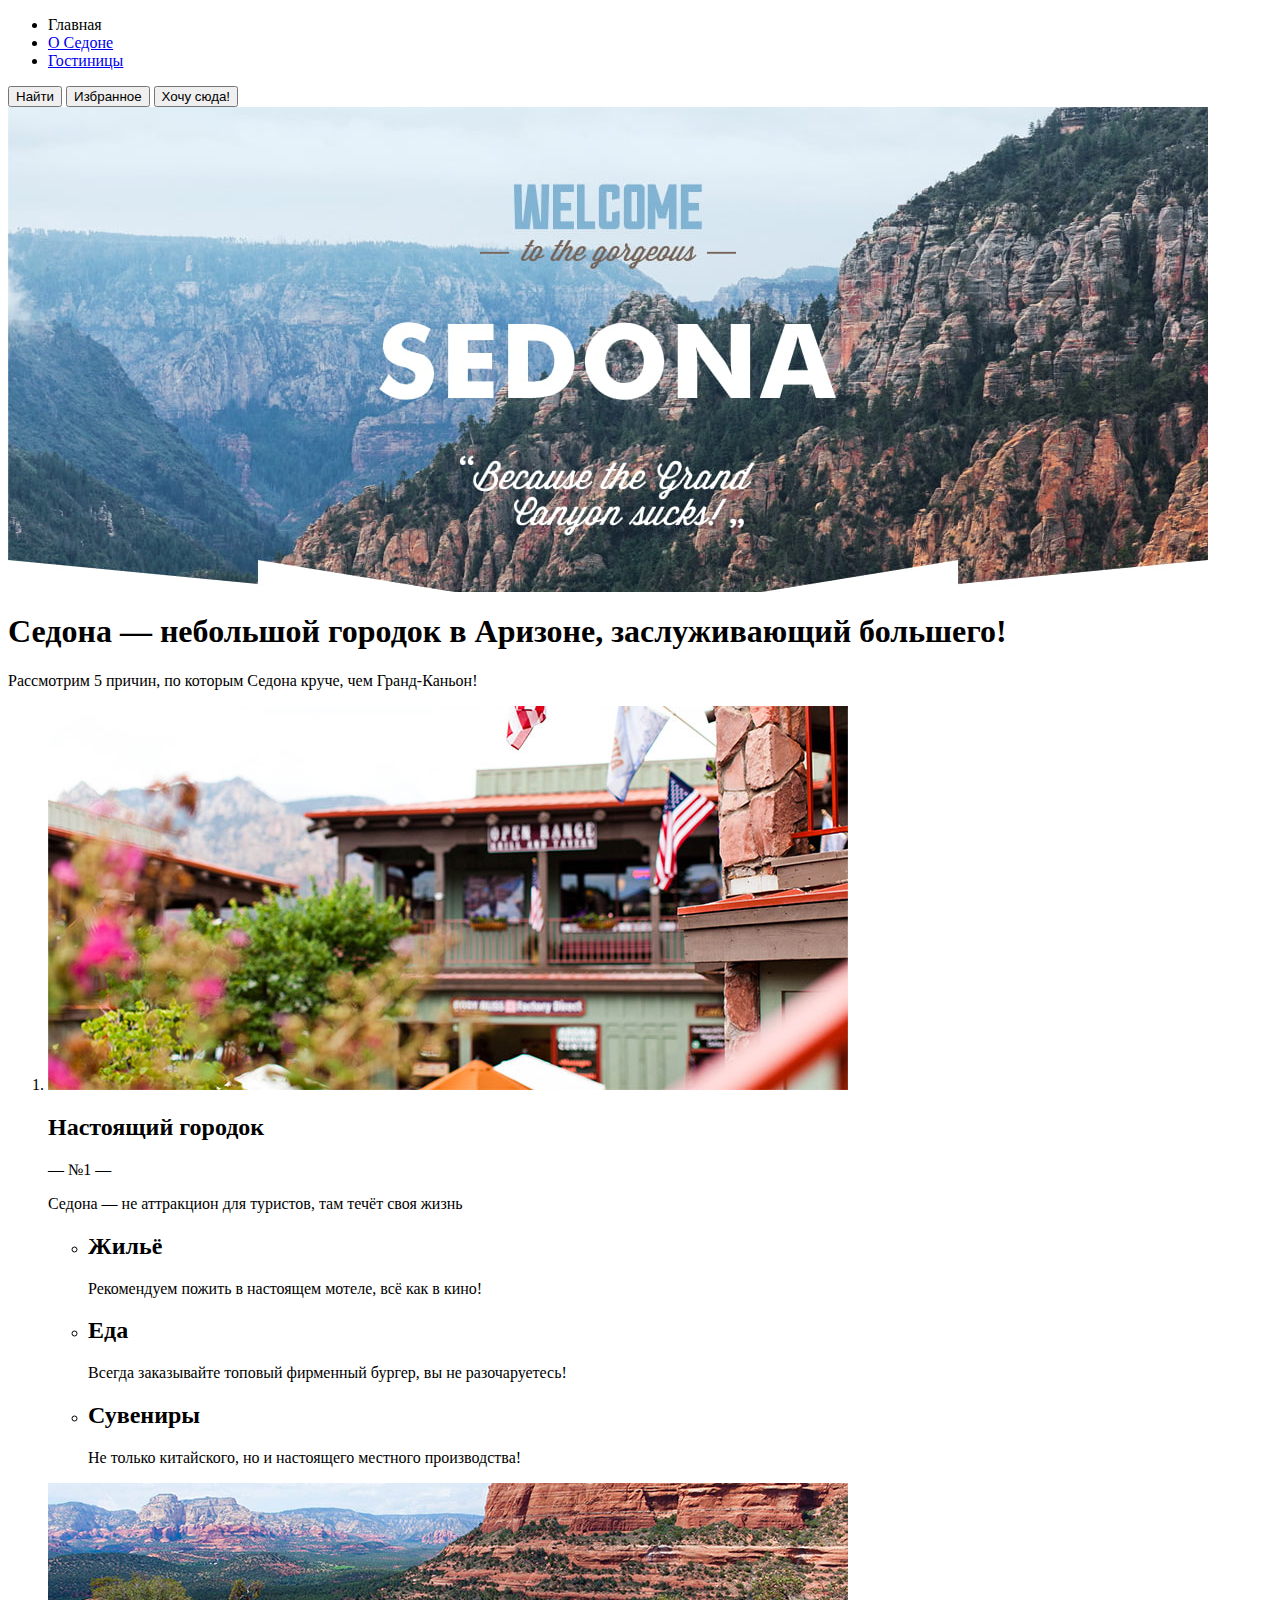
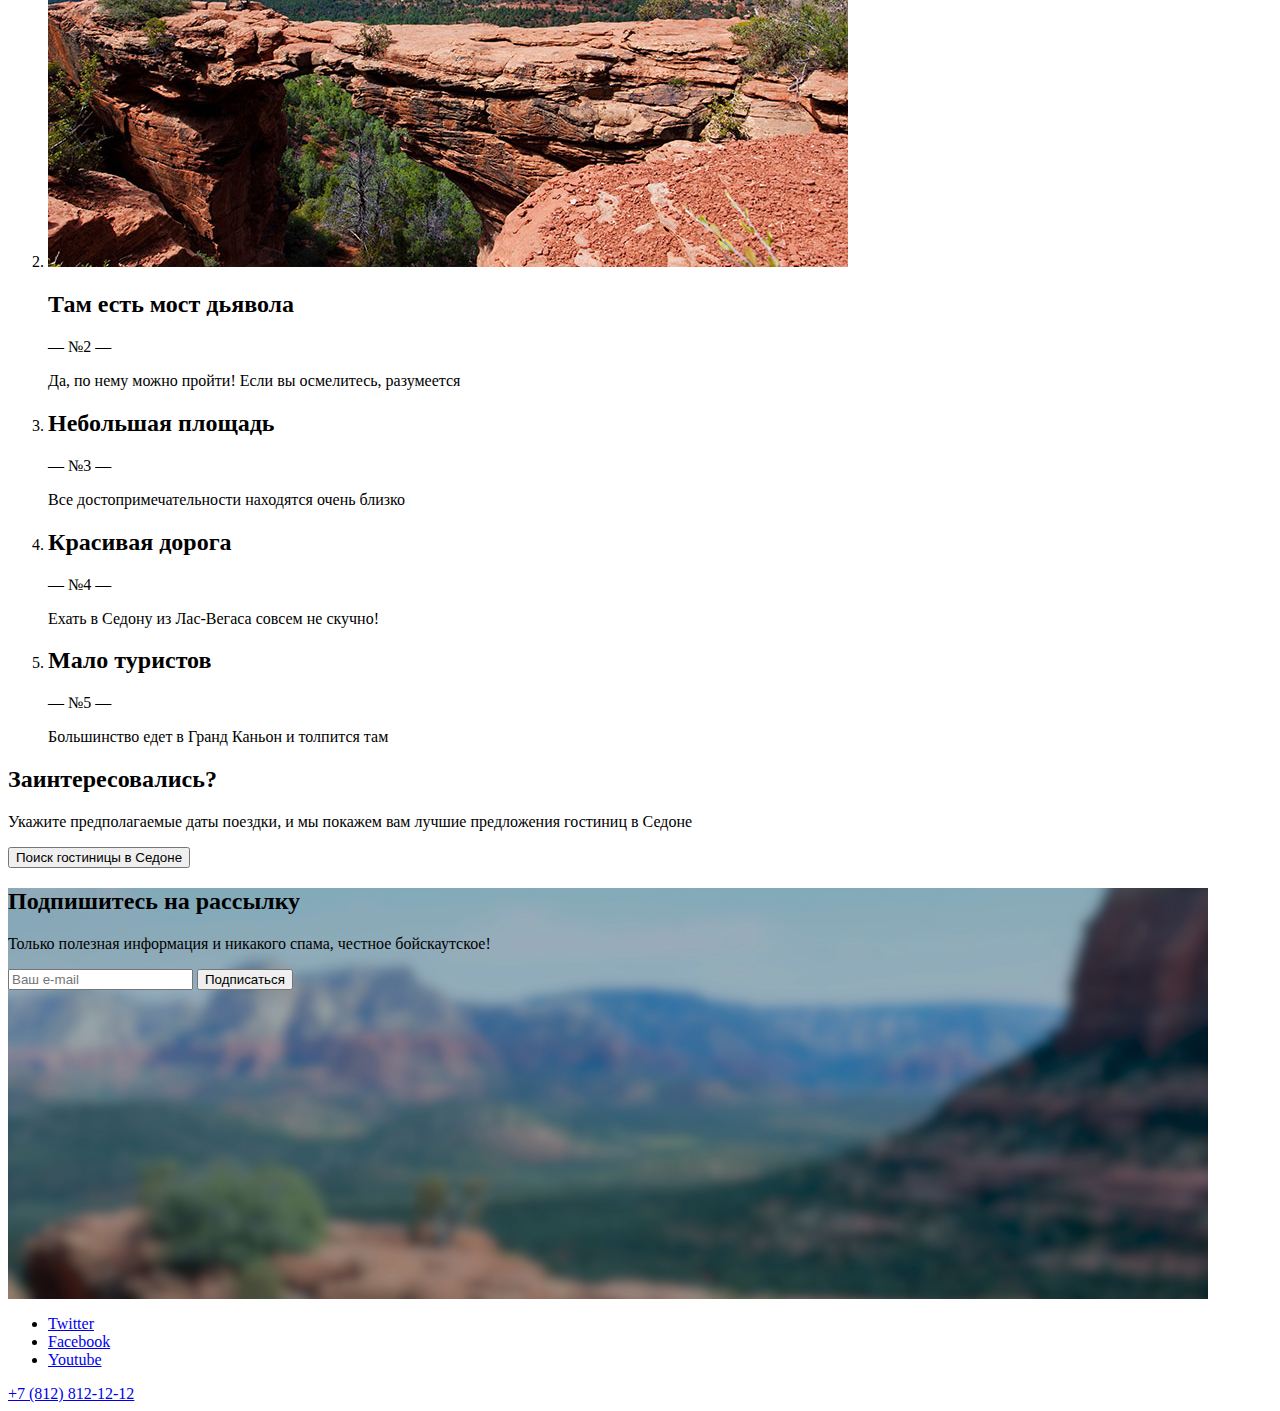
==== commit dc98d8f8: "Merge pull request #4 from anlukash/master" ====
--- a/index.html
+++ b/index.html
@@ -34,21 +34,6 @@
   </header>
   <main class="main-content">
     <div class="banner">
-      <svg class="banner-content-image" width="458" height="352" viewBox="0 0 458 352" fill="none"
-        xmlns="http://www.w3.org/2000/svg">
-        <path
-          d="M152.3 56.1L149.5 61H146.8L145.9 62.4H148.7L142.6 72.8C141.3 75 142.2 77 144.7 77C146.5 77 148.4 75.7 150.3 73.9C150.3 77.7 155.6 78.4 158.9 74.4H159.6C161.4 74.4 164.2 73.3 165.8 71.5C165.6 71.1 165.1 70.6 164.7 70.5L164.5 70.7C163.1 72.2 161.5 72.9 159.9 72.9L162.7 68.1C164.5 65 162.8 62 160 62C157.7 62 155.9 62.9 154.1 65.9L152.6 68.5L151.4 70.6L151.2 70.8C149 73.3 146.9 75.3 145.6 75.3C144.9 75.3 144.6 74.8 145.3 73.7L151.8 62.5H154.3L155 61H152.5L155.3 56.1H152.3ZM159.8 63.9C160.8 64 161.2 65.2 160.2 66.9L158 70.6H157.9C156.9 70.6 156.1 71.4 156.1 72.4C156.1 72.8 156.2 73.1 156.4 73.4V73.5C155 75.9 151.5 75.5 153.3 72.4L155.6 68.5L157.1 66.1C158 64.5 159.1 63.9 159.8 63.9ZM181.8 56.1L179 61H176.3L175.4 62.4H178.2L172 72.8C170.7 75 171.6 77 174.1 77C175.3 77 176.6 76.4 178 75.4L177.2 76.7H180.2L184.8 68.8C189.4 63 191.5 63.8 190.2 66L186.3 72.7C185 74.9 185.9 76.9 188.4 76.9C190.2 76.9 192.2 75.5 194.1 73.7C194.2 75.6 195.8 76.9 198.2 76.9C201.6 76.9 205 74.3 207.5 71.4C207.3 71 206.8 70.5 206.4 70.4L206.2 70.6C204 73.1 201.2 75.1 199.1 75.1C197.2 75.1 196.1 74 197.5 71.5L197.8 71C199.7 71.8 203.4 71.4 205.7 67.6L206.1 66.9C207.7 64.1 206.2 62.1 203.7 62.1C201.3 62.1 199.3 63.4 198 65.5L195.1 70.5L194.9 70.7C192.7 73.2 190.6 75.2 189.3 75.2C188.6 75.2 188.3 74.7 188.9 73.6L193.3 66.1C194.6 63.8 193.4 62.2 191.7 62.2C190.4 62.2 189 62.9 187.5 64.5L192.3 56.2H189.3L180.9 70.6L180.7 70.8C178.5 73.3 176.4 75.3 175.1 75.3C174.4 75.3 174.1 74.8 174.8 73.7L181.3 62.5H183.8L184.7 61.1H182.2L185 56.2L181.8 56.1ZM203.1 64.3C204.1 64.2 204.6 65.2 203.6 66.9L203.2 67.6C201.8 70 199.8 70 198.7 69.6L200.6 66.2C201.3 65 202.3 64.4 203.1 64.3ZM247.4 58.9C245.7 60.4 245.5 62.1 246.6 63.5L246.9 63.8C245.6 65.7 243.8 68.2 241.8 70.5L241.6 70.7C240.2 72.2 238.6 72.9 237 72.9L239.8 68.1C241.6 65 239.9 62 237.1 62C234.8 62 233 62.9 231.2 65.9L229.7 68.5L228.5 70.6L228.3 70.8C225.8 73.6 223.7 75.5 221.3 76.5L228.1 65.1H226.3C226.3 63.9 225 62.2 223.1 62.2C221.5 62.2 219.2 63.5 217.9 65.6L213.7 72.8C212.4 75 213.3 77 215.8 77C216.6 77 217.7 76.6 218.7 76L217.9 77.4C213.8 78.6 211.3 80.3 211.3 82.5C211.3 85.4 215.7 86 217.9 82.3L220.2 78.4C222.6 77.7 225 76.3 227.4 73.9C227.4 77.7 232.7 78.5 236 74.4H236.7C238.5 74.4 241.3 73.3 242.9 71.5C244.3 69.8 245.5 68.3 247.9 65.1L248.3 65.6C248.7 66.1 248.8 66.7 248.5 67.3L245.3 72.8C244 75 244.9 77 247.4 77C248.9 77 250.6 76 252.2 74.6C252.1 76 253.1 77 254.8 77C255.6 77 256.7 76.6 257.7 76L256.9 77.4C252.8 78.6 250.3 80.3 250.3 82.5C250.3 85.4 254.7 86 256.9 82.3L259.2 78.4C261.7 77.6 264.1 76.2 266.6 73.8C266.7 75.7 268.3 77 270.7 77C273.2 77 275.6 75.6 277.7 73.8C277.6 77.7 283 78.5 286.3 74.4H287C287.9 74.4 289.2 74.1 290.4 73.5C289.6 75.6 290.3 77 292.1 77C293.8 77 295.6 75.5 297.1 74.1C296.8 75.7 297.8 77 299.7 77C302.2 77 305.1 74.4 307.6 71.5C309.3 69.5 310.8 67.5 311.9 66.1C310.7 69.2 311.3 74.8 308.5 74.8C307.5 74.8 307.1 73.7 307.1 73.7L305.2 74.7C305.2 74.7 305.8 77.1 308.5 77.1C308.8 77.1 309.1 77.1 309.3 77H309.4C312.5 76.6 315.5 74.2 317.8 71.6C317.6 71.1 317.1 70.7 316.7 70.6L316.5 70.8C315.4 72 314.2 73.1 312.9 74C313.9 71.2 313.7 66.8 315.5 63L313.2 61.8C312 63.5 309.2 67.4 306.5 70.5L306.3 70.7C304.1 73.2 302 75.2 300.7 75.2C300 75.2 299.7 74.7 300.4 73.6L306.8 62.4H303.8L298.4 71.7C296.1 73.8 294.3 74.9 293.8 74.7C293 74.4 293.8 73.3 294.2 72.6L300.1 62.4H297.1L292.4 70.5L292.2 70.7C290.8 72.2 289.2 72.9 287.6 72.9L290.4 68.1C292.2 65 290.5 62 287.7 62C285.4 62 283.6 62.9 281.8 65.9L280.3 68.5L279.1 70.6L278.9 70.8C276.7 73.3 273.9 75.3 271.8 75.3C269.9 75.3 268.8 74.2 270.2 71.7L270.5 71.2C272.4 72 276.1 71.6 278.4 67.8L278.8 67.1C280.4 64.3 278.9 62.3 276.4 62.3C274 62.3 272 63.6 270.7 65.7L267.8 70.7L267.6 70.9C265.1 73.7 263 75.6 260.6 76.6L267.4 65.2H265.6C265.6 64 264.3 62.3 262.4 62.3C260.8 62.3 258.5 63.6 257.2 65.7L254.3 70.6L254.1 70.8C251.9 73.3 249.8 75.3 248.5 75.3C247.8 75.3 247.5 74.8 248.2 73.7L251.2 68.5C252.2 66.7 251.8 65.6 250.8 64.5L249.1 62.5C248.7 62 248.7 61.4 249.3 60.8L247.4 58.9ZM237.1 63.9C238.1 64 238.6 65.2 237.5 66.9L235.3 70.6H235.2C234.2 70.6 233.4 71.4 233.4 72.4C233.4 72.8 233.5 73.1 233.7 73.4V73.5C232.3 75.9 228.8 75.5 230.6 72.4L232.9 68.5L234.4 66.1C235.3 64.5 236.3 63.9 237.1 63.9ZM287.3 63.9C288.3 64 288.8 65.2 287.7 66.9L285.5 70.6H285.4C284.4 70.6 283.6 71.4 283.6 72.4C283.6 72.8 283.7 73.1 283.9 73.4V73.5C282.5 75.9 279 75.5 280.8 72.4L283.1 68.5L284.6 66.1C285.4 64.5 286.5 63.9 287.3 63.9ZM275.6 64.3C276.6 64.2 277.1 65.2 276.1 66.9L275.7 67.6C274.2 70 272.3 70 271.2 69.6L273.1 66.2C273.8 65 274.8 64.4 275.6 64.3ZM223.2 64.5C224.2 64.5 224.9 65.4 224 66.9L221.7 70.9C219.9 73.8 218 75.2 216.8 75.2C216.1 75.2 215.8 74.7 216.5 73.6L220.7 66.3C221.4 65.1 222.4 64.5 223.2 64.5ZM262.1 64.5C263.1 64.5 263.8 65.4 262.9 66.9L260.6 70.9C258.8 73.8 256.9 75.2 255.7 75.2C255 75.2 254.7 74.7 255.4 73.6L259.6 66.3C260.3 65.1 261.3 64.5 262.1 64.5ZM216.8 79.4L215.4 81.8C214.8 82.9 213.7 82.7 213.7 81.9C213.7 81.2 214.5 80.3 216.8 79.4ZM255.7 79.4L254.3 81.8C253.7 82.9 252.6 82.7 252.6 81.9C252.7 81.2 253.4 80.3 255.7 79.4ZM101 67.8H129.9V69.7H101V67.8ZM328.1 67.8H357V69.7H328.1V67.8Z"
-          fill="#766458" />
-        <path
-          d="M322.7 37.4V45.1H301.9V0.400002H322.7V8H309.5V18.8H320V26.5H309.5V37.4H322.7ZM289.9 0.400002H297.5V45.1H289.9V23.1L286.9 34.5H279.5L276.5 23.1V45.1H268.9V0.400002H276.5L283.3 22L289.9 0.400002ZM258 8H252.5V37.3H258V8ZM261 0.400002C263.5 0.400002 265.7 2.5 265.7 5.1V40.4C265.7 43 263.5 45.1 261 45.1H249.6C247 45.1 244.9 42.9 244.9 40.4V5.1C244.9 2.5 247 0.400002 249.6 0.400002H261ZM233 28.6L240.7 26.8V40.4C240.7 43 238.5 45.1 236 45.1H224.6C222 45.1 219.9 42.9 219.9 40.4V5.1C219.9 2.5 222 0.400002 224.6 0.400002H236C238.5 0.400002 240.7 2.5 240.7 5.1V14.2L233 16V8H227.5V37.3H233V28.6ZM216.2 37.4V45.1H198V0.400002H205.6V37.4H216.2ZM194.8 37.4V45.1H174V0.400002H194.8V8H181.6V18.8H192.1V26.5H181.6V37.4H194.8ZM162.6 0.400002H170.3L169 45.1H154.5L152.5 26.6L150.5 45.1H136L135 0.400002H142.6L143.2 37.4H144L148.8 0.400002H156.4L161.3 37.4H162.1L162.6 0.400002Z"
-          fill="#81B3D3" />
-        <path
-          d="M380.7 213.9L406.1 139.9H431.3L457 213.9H436.8L433.1 200.5H404.5L400.7 213.9H380.7ZM416.4 161.8L408.9 186.3H429L421.5 161.8C421.1 160.6 420.7 159.4 420.3 158.2C420 156.9 419.7 155.7 419.5 154.4C419.3 153.9 419.2 153.5 419.2 153.1C419.1 152.6 419 152.2 419 151.8C418.9 152.2 418.8 152.6 418.7 153.1C418.6 153.5 418.5 153.9 418.5 154.4C418.4 154.6 418.4 154.7 418.4 154.9C418.4 155 418.4 155.1 418.3 155.2C418.1 156.3 417.8 157.5 417.5 158.6C417 159.6 416.7 160.7 416.4 161.8ZM298.7 213.9V139.9H318.2L346.1 177.9C346.8 179 347.5 180.2 348.1 181.4C348.8 182.6 349.5 183.8 350.1 185L351.5 188C352 189 352.4 190 352.9 190.9C352.8 190.1 352.7 189.3 352.6 188.5C352.5 187.7 352.4 186.9 352.4 186.1C352.2 184.5 352.1 182.9 352.1 181.3C352 179.6 352 178 352 176.3V140H371.4V214H352L323.9 175.8C323.1 174.9 322.4 173.8 321.7 172.5C321 171.2 320.3 169.8 319.7 168.4C319.3 167.4 318.8 166.5 318.3 165.5C317.9 164.6 317.6 163.6 317.1 162.7C317.5 165.1 317.8 167.5 318 170C318.2 172.5 318.3 175 318.3 177.4V213.9H298.7ZM210.7 159C214.3 152.4 219.2 147.4 225.6 143.9C232 140.4 238.6 138.7 245.5 138.7C246.4 138.7 247.4 138.7 248.3 138.8C249.3 138.9 250.3 139 251.2 139C254.1 139.4 256.9 140.1 259.7 141.1C262.6 142.1 265.3 143.4 267.8 145C273.3 148.6 277.6 153.3 280.6 159.3C283.6 165.2 285.1 171.3 285.1 177.8C285.1 178.6 285.1 179.4 285 180.2C285 181 284.9 181.7 284.8 182.5C284.6 184.2 284.3 185.8 283.9 187.4C283.5 189 283 190.5 282.4 192C279.1 199.5 274.1 205.4 267.2 209.5C260.3 213.6 253.1 215.7 245.5 215.7C245 215.7 244.4 215.7 243.9 215.6H242.4C239.7 215.4 237.1 214.9 234.5 214.2C231.9 213.5 229.4 212.5 227.1 211.3C220.6 207.9 215.5 203.1 211.8 196.8C208.1 190.5 206.2 183.9 206.2 177.1C206.2 176.1 206.2 175.1 206.3 174.1C206.4 173.1 206.5 172 206.8 171C207.2 169 207.7 166.9 208.4 165C208.8 162.8 209.7 160.9 210.7 159ZM263.5 185.6C263.7 184.8 263.9 184 264.1 183.2C264.3 182.3 264.5 181.5 264.6 180.6C264.7 180.1 264.7 179.5 264.7 179C264.8 178.5 264.8 178 264.8 177.5C264.8 177 264.8 176.6 264.7 176.1V174.7C264.3 171.4 263.3 168.2 261.7 165.1C260.1 162 257.8 159.6 255 157.9C254.2 157.5 253.5 157.2 252.7 156.9C251.9 156.6 251.2 156.3 250.4 156.1C249.6 155.9 248.9 155.8 248.1 155.8C247.3 155.6 246.6 155.6 245.8 155.6C241.9 155.6 238.2 156.8 234.9 159.3C231.6 161.8 229.2 165.1 227.9 169.2L227.7 169.7V170.2C227.5 170.9 227.3 171.7 227.1 172.4C226.9 173.1 226.8 173.8 226.6 174.6L226.4 176.2V178.6C226.4 178.8 226.4 179.1 226.5 179.4C226.7 183.5 228 187.4 230.2 191.1C232.5 194.7 235.7 197.1 239.7 198.3L241.1 198.8C241.6 198.9 242.1 199 242.6 199L244 199.2H245.4C249.5 199.2 253.2 198 256.4 195.6C259.7 193 262.1 189.7 263.5 185.6ZM181.4 207C177.8 209.5 173.8 211.2 169.6 212.1C165.4 213 161 213.6 156.7 213.8C155.5 213.9 154.2 213.9 153 213.9H129.2V139.9H154.3C155.5 139.9 156.7 139.9 157.9 140C162.1 140.2 166.2 140.8 170.2 141.7C174.3 142.6 178.1 144.4 181.5 146.8C185.8 149.8 189.2 153.8 191.6 158.8C194 163.8 195.4 168.9 195.7 174.1C195.8 174.6 195.8 175 195.8 175.5V178.4C195.6 183.9 194.3 189.2 191.9 194.3C189.5 199.4 185.9 203.7 181.4 207ZM149 197.3C149.2 197.3 149.5 197.3 149.7 197.4H150.5C150.8 197.4 151.1 197.4 151.3 197.5H154.4C155.3 197.4 156.1 197.3 156.8 197.3C158.8 197.1 160.8 196.8 162.7 196.3C164.6 195.8 166.4 194.9 167.9 193.9C170.4 192.1 172.2 189.7 173.4 186.7C174.6 183.6 175.3 180.4 175.3 177.1V176.2C175.3 175.9 175.3 175.6 175.2 175.3C175 172.4 174.3 169.5 173.1 166.8C171.9 164 170.2 161.8 168 160.2C166.4 158.9 164.5 158 162.5 157.5C160.5 157 158.5 156.8 156.5 156.7H149V197.3ZM69.1 213.9V139.9H114.5V156H88.9V169H112.9V184.8H88.9V197.3H114.4V213.9H69.1ZM9.70005 190.1C9.80005 190.2 9.80005 190.3 9.80005 190.3C9.90005 190.3 10 190.3 10 190.4C12.1 192.7 14.5 194.9 17.1 196.9C19.7001 198.8 22.8001 199.9 26.2001 200C26.3001 200 26.4 200 26.4 200.1H26.7001C26.8001 200.1 26.9 200.1 26.9 200.2H28.2001C28.6 200.1 28.9001 200 29.2001 200C30.4001 199.8 31.6 199.3 32.7001 198.6C33.9001 197.9 34.8001 197.1 35.4001 196L35.6 195.5L35.8 195C36 194.5 36.1 194 36.1 193.5C36.2 193 36.2001 192.6 36.2001 192.2C36.2001 190.1 35.3001 188.4 33.4001 187C31.7001 185.6 29.7001 184.4 27.6 183.6C26.8001 183.3 26 183.1 25.2001 182.9C24.5 182.7 23.7001 182.5 23 182.3H22.8C22.7 182.2 22.6 182.2 22.6 182.2C18.8001 181.3 15.2 179.8 11.9 177.8C8.60005 175.7 6.30005 172.7 5.00005 168.9C4.80005 168.1 4.50005 167.3 4.30005 166.5C4.10005 165.6 4.00005 164.7 4.00005 163.8C4.00005 163.7 4.00005 163.4 4.00005 163.2V160.4C4.10005 159.8 4.20005 159.2 4.30005 158.5C4.50005 156.9 4.90005 155.4 5.50005 153.9C6.00005 152.4 6.70005 151 7.60005 149.7C10.1 145.6 13.3 142.7 17.1 140.9C21 139.1 25.2001 138.2 29.4 138.2C30.4 138.2 31.4001 138.3 32.4001 138.4C33.5 138.5 34.6001 138.6 35.7001 138.7C38.5 139.2 41.3001 140 43.9001 141C46.7001 142.1 49.2 143.4 51.6 144.8L45.2001 159.1C43.1001 157.6 40.9 156.2 38.6 155C36.3 153.8 33.8 153.3 31.1 153.3H30.2001C28.4001 153.5 26.8001 154.3 25.2001 155.7C23.7001 157 22.9 158.4 22.9 160V160.7C23 160.9 23.1 161.2 23.2001 161.4C23.4001 161.9 23.6 162.4 24 162.9C24.4 163.4 24.8 163.8 25.3 164.2C26.2 164.9 27.4 165.6 29 166.2C30.6 166.7 32.3 167.3 34.1 167.8C35.6 168.2 37 168.6 38.4001 169C39.8001 169.3 41 169.6 41.9001 169.9C46.2001 171.4 49.5 174 51.7001 177.7C53.9001 181.3 55 185.1 55.1 189.1V189.7C55.1 190.2 55.1 190.6 55 191.1V192.4C54.5 196.4 53.2 200.3 51.1 203.9C49 207.5 46.2 210.3 42.6 212.3C41.3 212.9 39.9001 213.5 38.5 213.9C37.1 214.3 35.7001 214.6 34.3 214.9C33.2001 215.1 32 215.3 30.8 215.4C29.7 215.6 28.6 215.6 27.4 215.6H26C21.4 215.4 16.8 214.4 12.3 212.6C7.80005 210.7 3.80005 208.1 0.300049 204.9L9.70005 190.1ZM351.3 337.2C351.3 336.9 351.4 336.6 351.5 336.3C351.6 336 351.8 335.7 352 335.5C352.2 335.3 352.5 335.1 352.8 334.9C353.1 334.8 353.5 334.7 353.9 334.7C354.4 334.7 354.8 334.8 355.2 335C355.6 335.2 356 335.4 356.3 335.7C356.5 336 356.7 336.3 356.9 336.7C357 337.1 357.1 337.5 357.1 338C357.1 338.9 356.9 339.6 356.6 340.4C356.3 341.1 355.9 341.8 355.3 342.3C355 342.6 354.8 342.8 354.5 343C354.2 343.2 353.9 343.4 353.6 343.5C353.3 343.6 353.1 343.8 352.9 343.9C352.8 344 352.7 344 352.5 344.1L351.1 342.1C351.3 342 351.6 341.9 351.9 341.7C352.2 341.6 352.5 341.4 352.8 341.2C353.1 341 353.3 340.7 353.5 340.4C353.7 340.1 353.8 339.8 353.8 339.4C353.2 339.4 352.6 339.2 352.1 338.8C351.5 338.5 351.3 338 351.3 337.2ZM359.1 337.2C359.1 336.9 359.2 336.6 359.3 336.3C359.4 336 359.6 335.7 359.8 335.5C360 335.3 360.3 335.1 360.6 334.9C360.9 334.8 361.3 334.7 361.7 334.7C362.2 334.7 362.6 334.8 363 335C363.4 335.2 363.8 335.4 364.1 335.7C364.3 336 364.5 336.3 364.7 336.7C364.8 337.1 364.9 337.5 364.9 338C364.9 338.8 364.8 339.6 364.4 340.4C364.1 341.1 363.7 341.8 363.1 342.3C362.8 342.6 362.6 342.8 362.3 343C362 343.2 361.7 343.4 361.4 343.5C361.1 343.6 360.9 343.8 360.7 343.9C360.6 344 360.5 344 360.3 344.1L359 342.1C359.2 342 359.5 341.9 359.8 341.7C360.1 341.6 360.4 341.4 360.7 341.2C361 341 361.2 340.7 361.4 340.4C361.6 340.1 361.7 339.8 361.7 339.4C361.1 339.4 360.5 339.2 360 338.8C359.3 338.5 359.1 338 359.1 337.2ZM94.5 278.5C94.5 278.8 94.4 279.1 94.3 279.4C94.2001 279.7 94 280 93.8 280.2C93.3 280.7 92.6 281 91.9 281C91.5 281 91 280.9 90.6 280.7C90.2 280.5 89.8 280.3 89.5 280C89.2 279.7 89 279.3 88.9 279C88.8 278.6 88.7 278.2 88.7 277.7C88.7 276.8 88.9 276.1 89.2 275.3C89.5 274.6 89.9 273.9 90.5 273.4C90.8 273.1 91 272.9 91.3 272.7C91.6001 272.5 91.9 272.3 92.2 272.2C92.5 272.1 92.7001 271.9 92.9 271.8C93.1 271.7 93.2001 271.7 93.3 271.6L94.6 273.6C94.3 273.7 94 273.8 93.8 274C93.5 274.1 93.2001 274.3 92.9 274.5C92.6 274.7 92.4 275 92.2 275.3C92 275.6 91.9 275.9 91.9 276.3C92.6 276.3 93.1 276.5 93.6 276.9C94.3 277.3 94.5 277.8 94.5 278.5ZM86.7 278.5C86.7 279.1 86.5 279.7 86 280.2C85.8 280.4 85.5 280.6 85.2 280.8C84.9 280.9 84.5 281 84.1 281C83.7 281 83.2001 280.9 82.8 280.7C82.4 280.5 82 280.3 81.7 280C81.4 279.7 81.2 279.3 81.1 279C81 278.6 80.9 278.2 80.9 277.7C80.9 276.8 81.1 276.1 81.4 275.3C81.7001 274.6 82.1 273.9 82.7 273.4C82.9 273.2 83.2 272.9 83.5 272.7C83.8 272.5 84.1 272.3 84.4 272.2C84.7001 272.1 84.9 271.9 85.1 271.8C85.3 271.7 85.4 271.7 85.5 271.6L86.8 273.6C86.6001 273.7 86.3 273.8 86 274C85.7 274.1 85.4 274.3 85.1 274.5C84.8 274.7 84.6 275 84.4 275.3C84.2001 275.6 84.1 275.9 84.1 276.3C84.8 276.3 85.3 276.5 85.8 276.9C86.4 277.3 86.7 277.8 86.7 278.5ZM332 335.4H335.8L347.6 314.8H343.8L332 335.4ZM331.9 336.9C330.7 336.9 329.7 337.9 329.7 339.1C329.7 340.3 330.6 341.3 331.9 341.3C333.1 341.3 334.1 340.4 334.1 339.1C334.1 337.8 333.1 336.9 331.9 336.9ZM305.5 331.4L306.6 329.5C311 323.4 313.9 325.1 312.6 327.4L310.8 330.5C309.7 332.4 306.3 333.8 305.5 331.4ZM330.6 334.3C330.4 333.7 329.7 333.1 329.2 333L328.9 333.3C327.6 334.9 326 336.2 324.4 337.4C325.6 333.8 325.3 328.3 327.7 323.4L324.9 321.9C323.3 324 319.9 329 316.5 333L316.2 333.3C313.5 336.5 310.8 339 309.2 339C308.4 339 307.6 338.2 307.6 336.5V334.9C310.3 335.2 313.1 333.5 314.8 330.4L315.8 328.7C319.3 322.7 313.6 320.7 309.7 324.2L315.1 314.9H311.3L300.5 333.6C300.3 333.4 300.1 333.3 299.8 333.1L299.5 333.4C296.8 336.6 293.3 339.1 290.6 339.1C288.3 339.1 286.9 337.6 288.6 334.6L292.5 327.8C294.7 324.1 298.5 324.7 296.3 328.6L295.8 329.5H298.9L299.4 328.6C301.4 325.1 299.5 322.5 296.4 322.5C293.3 322.5 290.9 324.1 289.3 326.9L285.6 333.3C285.5 333.3 285.4 333.2 285.4 333.2L285.1 333.5C282.4 336.7 279.7 339.2 278.1 339.2C277.3 339.2 276.8 338.6 277.7 337.1L285.8 323H282L275.3 334.7C272.4 337.3 270.2 338.8 269.5 338.4C268.6 338 269.5 336.6 270 335.8L277.4 322.9H273.6L266.3 335.6C265.5 336.3 263.9 337 263.1 337.5C264.3 333.9 264 328.4 266.4 323.5L263.6 322C262 324.1 253.3 335.7 249.9 339.7C250.2 340.2 250.8 340.6 251.3 341C253.4 338.5 260.6 329.3 262 327.5C260.5 331.4 261.3 338.5 257.7 338.5C256.4 338.5 255.9 337.1 255.9 337.1L253.5 338.3C253.5 338.3 254.2 341.3 257.6 341.3C258 341.3 258.3 341.3 258.7 341.2H258.8C260.7 340.9 263.4 340.1 265.2 338.8C265.2 340.3 266.1 341.3 267.7 341.3C269.8 341.3 272.1 339.4 273.9 337.7C273.5 339.7 274.7 341.3 277.1 341.3C279.4 341.3 282.1 339.4 284.5 336.9C284.5 339.4 286.5 341.3 289.6 341.3C292.7 341.3 295.7 339.6 298.3 337.3L296.2 341H300L304.3 333.5V336.5C304.3 339.7 304.9 341.4 308 341.4C311.1 341.4 314.7 338.1 317.8 334.4C319.9 331.9 321.8 329.3 323.2 327.5C321.7 331.4 322.5 338.5 318.9 338.5C317.6 338.5 317.1 337.1 317.1 337.1L314.7 338.3C314.7 338.3 315.4 341.3 318.8 341.3C319.2 341.3 319.5 341.3 319.9 341.2H320C324 340.7 327.8 337.6 330.6 334.3ZM216 333.2H215.8C214.6 333.2 213.6 334.2 213.6 335.5C213.6 336 213.7 336.4 214 336.8V336.9C212.2 339.9 207.9 339.4 210.1 335.4L213 330.4L214.8 327.3C217.5 322.8 221.1 324.6 218.8 328.5L216 333.2ZM190.6 347.4C189.8 348.8 188.5 348.6 188.5 347.6C188.5 346.6 189.4 345.5 192.3 344.4L190.6 347.4ZM161.8 333.6C159.5 337.2 157.3 338.9 155.7 338.9C154.9 338.9 154.4 338.3 155.3 336.8L160.6 327.6C162.6 324.1 166.7 325 164.8 328.4L161.8 333.6ZM149.8 318.9C150.9 317 152.2 316.1 153.2 316.1C154.6 316.1 155.3 317 155.3 318.4C155.3 321.9 150.9 329.2 145.1 328.3H144.3L149.8 318.9ZM242.6 333L242.3 333.3C239.6 336.5 236.9 339 235.3 339C234.5 339 234 338.4 234.9 336.9L240.3 327.3C241.9 324.4 240.4 322.4 238.3 322.4C236.7 322.4 235 323.3 233.1 325.2L234.5 322.7H230.7L224.6 333.2C224.4 333.1 224.3 333 224.1 332.9L223.8 333.2C222.1 335.1 220 336 218.1 336L221.7 329.9C224 325.9 221.9 322.2 218.3 322.2C215.4 322.2 213.1 323.4 211 327.1L209.1 330.3L207.5 333.1C207.4 333 207.3 333 207.2 332.9L206.9 333.2C203.8 336.8 201.1 339.1 198.1 340.4L208.5 322.7H204.7L198 334.3C195.1 337 192.8 338.5 192.1 338.2C191.2 337.8 192.1 336.4 192.6 335.6L200 322.7H196.2L190.2 333.1C190.1 333 190 333 189.9 332.9L189.6 333.2C186.9 336.4 184.2 338.9 182.6 338.9C181.8 338.9 181.3 338.3 182.2 336.8L187.6 327.2C189.2 324.3 187.7 322.3 185.6 322.3C184 322.3 182.3 323.2 180.4 325.1L181.8 322.6H178L172 333C171.9 332.9 171.8 332.9 171.6 332.8L171.3 333.1C168.6 336.3 165.9 338.8 164.3 338.8C163.5 338.8 163 338.2 163.9 336.7L170 326H167.9C168 324.4 166.4 322.2 163.9 322.2C161.9 322.2 159 323.8 157.4 326.6L153.5 333.3C153.2 333.1 152.9 332.9 152.7 332.8L152.4 333.1C149.7 336.3 147.6 338.8 143.8 338.8C141.2 338.8 139.7 336.2 141.9 332.4L143 330.5C143.7 330.6 144.4 330.7 145.1 330.7C149.1 330.7 153.7 328.6 156.7 323.4C157.8 321.5 158.2 319.8 158.2 318.3C158.2 314.9 156 312.7 153.2 312.7C151.1 312.7 148.7 314.2 147 317.1L141.1 327.2C138.9 326 137.7 323.9 137.7 321.8C137.7 320.1 138.5 318.3 140.1 317L138.9 314.8C136.2 316.7 135 319.3 135 321.8C135 324.8 136.7 327.7 139.8 329.3L138.7 331.3C136 335.9 137.6 341 142.9 341C147.1 341 149 339.1 151.6 336.6C150.8 339 152 341 154.6 341C156.1 341 158 340 159.8 338.5C160 340 161.1 341 163.1 341C164.9 341 166.9 339.9 168.8 338.2L167.4 340.6H171.2L177 330.5C182.8 323.3 185.4 324.2 183.7 327L178.8 335.5C177.2 338.3 178.3 340.9 181.4 340.9C183.4 340.9 185.7 339.5 187.8 337.5C187.3 339.6 188.3 340.9 190.2 340.9C192 340.9 194.1 339.4 195.8 337.9L193.7 341.5C188.6 343 185.4 345.1 185.4 348C185.4 351.6 191 352.4 193.7 347.7L196.6 342.7C199.8 341.7 202.9 339.7 206.1 336.5C205.6 341.8 212.6 343 216.8 337.6H217.6C219 337.6 220.8 337.1 222.5 336.1L220 340.5H223.8L229.6 330.4C235.4 323.2 238 324.1 236.3 326.9L231.4 335.4C229.8 338.2 230.9 340.8 234 340.8C237.1 340.8 240.7 337.5 243.8 333.8C243.7 333.8 243.1 333.2 242.6 333ZM361.2 297.4C358.9 301.1 356.6 302.9 355 302.9C354.2 302.9 353.7 302.3 354.6 300.8L359.9 291.6C361.9 288.1 366 289 364.1 292.4L361.2 297.4ZM325 297.6C322.7 301.2 320.5 302.9 318.9 302.9C318.1 302.9 317.6 302.3 318.5 300.8L323.8 291.6C325.8 288.1 329.9 289 328 292.4L325 297.6ZM285.1 311.4C284.3 312.8 283 312.6 283 311.6C283 310.6 283.9 309.5 286.8 308.4L285.1 311.4ZM293.1 282.9C294.2 281 295.5 280.1 296.5 280.1C302.5 280.1 298 294.5 288.4 292.3H287.6L293.1 282.9ZM370.8 297L370.5 297.3C367.8 300.5 365.1 303 363.5 303C362.7 303 362.2 302.4 363.1 300.9L375.9 278.8H372.1L366.5 288.4C365.8 287.3 364.6 286.4 363 286.4C361 286.4 358.1 288 356.5 290.8L352.8 297.2C352.7 297.2 352.6 297.1 352.6 297.1L352.3 297.4C349.6 300.6 347.3 303.1 345.6 303.1C344.8 303.1 344.3 302.5 345.2 301L350.7 291.4C352.3 288.5 350.8 286.5 348.7 286.5C347.1 286.5 345.4 287.4 343.5 289.3L344.9 286.8H341.1L335.1 297.2C335 297.1 334.9 297.1 334.7 297L334.4 297.3C331.7 300.5 329 303 327.4 303C326.6 303 326.1 302.4 327 300.9L333.1 290.2H331C331.1 288.6 329.5 286.4 327 286.4C325 286.4 322.1 288 320.5 290.8L316.8 297.1L316.6 297.3C313.9 300.5 310.8 303 309.2 303C308.4 303 307.9 302.4 308.8 300.9L312.6 294.3C313.9 292 313.3 290.7 312.1 289.2L310 286.7C309.5 286 309.5 285.2 310.2 284.5L308.2 282.4C306.1 284.3 305.9 286.5 307.2 288.2L307.5 288.6C305.8 291 303.6 294.2 301.1 297.1C301.2 297.2 301.3 297.3 301.4 297.4C298.3 301 295.6 303.3 292.7 304.6L297.5 296.4H293.7L293.3 297.1C291.3 300.6 289 303.1 286.1 303.1C283.5 303.1 283.1 300.5 285.3 296.7L286.4 294.8C287.1 294.9 287.8 295 288.5 295C301.9 295 308.4 277 296.6 277C294.5 277 292.1 278.5 290.4 281.4L284.5 291.5C282.3 290.3 281.1 288.2 281.1 286.1C281.1 284.4 281.9 282.6 283.5 281.3L282.3 279.1C279.6 281 278.4 283.6 278.4 286.1C278.4 289.1 280.1 292 283.2 293.6L282.1 295.6C279.4 300.2 279.9 305.3 285.3 305.3C286.9 305.3 288.2 304.8 289.4 304.1L288.4 305.8C283.3 307.4 280.1 309.4 280.1 312.3C280.1 315.9 285.7 316.7 288.4 312L291.3 307C295.2 305.8 299.1 303.1 303.2 298.3C303.1 298.2 303.1 298.1 303 297.9C304.7 295.9 306.1 294 309 290.2L309.5 290.8C310 291.4 310.2 292.2 309.7 292.9L305.7 299.8C304.1 302.6 305.2 305.2 308.3 305.2C310.2 305.2 312.6 304 314.7 302.2C314.7 303.9 315.8 305.2 318 305.2C319.5 305.2 321.4 304.2 323.2 302.7C323.4 304.2 324.5 305.2 326.5 305.2C328.3 305.2 330.3 304.1 332.2 302.4L330.8 304.8H334.6L340.4 294.7C346.2 287.5 348.8 288.4 347.1 291.2L342.2 299.7C340.6 302.5 341.7 305.1 344.8 305.1C346.8 305.1 348.6 303.7 350.8 301.8C350.6 303.7 351.8 305.1 354.1 305.1C355.6 305.1 357.5 304.1 359.3 302.6C359.5 304.1 360.6 305.1 362.6 305.1C365.7 305.1 369.3 301.8 372.4 298.1C371.9 297.8 371.3 297.2 370.8 297ZM258.5 291.7C260.7 288 264.5 288.6 262.3 292.5L261.8 293.4C260 296.5 257.5 296.4 256.1 295.9L258.5 291.7ZM255.5 305.3C259.8 305.3 264 302 267.2 298.3C266.9 297.8 266.3 297.2 265.8 297L265.5 297.3C262.8 300.5 259.3 303 256.6 303C254.3 303 252.9 301.5 254.6 298.5L255 297.8C257.4 298.8 262 298.3 264.8 293.4L265.3 292.5C267.3 289 265.4 286.4 262.3 286.4C259.3 286.4 256.8 288 255.2 290.8L251.5 297.1C251.5 297.1 251.4 297.1 251.4 297L251.1 297.3C248.4 300.5 245.7 303 244.1 303C243.3 303 242.8 302.4 243.7 300.9L249.1 291.3C250.7 288.4 249.2 286.4 247.1 286.4C245.5 286.4 243.7 287.3 241.8 289.3L247.8 278.8H244L233.3 297.3C233.2 297.2 233 297.1 232.9 297L232.6 297.3C229.9 300.5 227.2 303 225.6 303C224.8 303 224.3 302.4 225.2 300.9L233.3 286.8H236.4L237.5 285H234.4L238 278.8H234.2L230.6 285H227.2L226.1 286.8H229.5L221.9 300C220.3 302.8 221.4 305.4 224.5 305.4C226.4 305.4 228.4 304.2 230.4 302.4L228.9 305H232.7L238.4 295C244.2 287.7 246.8 288.6 245.2 291.4L240.3 299.9C238.7 302.7 239.8 305.3 242.9 305.3C245.2 305.3 247.7 303.5 250.2 301.1C250.4 303.5 252.4 305.3 255.5 305.3ZM128 291.7C130.2 288 134 288.6 131.8 292.5L131.3 293.4C129.5 296.5 127 296.4 125.6 295.9L128 291.7ZM151.1 300.9L156.4 291.7C158.4 288.2 162.5 289.1 160.6 292.5L157.7 297.7C155.4 301.3 153.2 303 151.6 303C150.7 302.9 150.2 302.4 151.1 300.9ZM205.1 291.7C207.3 288 211.1 288.6 208.9 292.5L208.4 293.4C206.6 296.5 204.2 296.4 202.7 295.9L205.1 291.7ZM147.3 301.2C146.7 303.4 147.9 305.3 150.4 305.3C151.9 305.3 153.8 304.3 155.6 302.8C155.8 304.3 156.9 305.3 158.9 305.3C160.9 305.3 163.1 303.9 165.3 302C164.9 304 165.8 305.3 167.7 305.3C169.8 305.3 172.1 303.4 173.9 301.7C173.5 303.7 174.7 305.3 177.1 305.3C180.2 305.3 183.8 302 186.9 298.3C186.9 298.3 186.8 298.2 186.8 298.1C188.9 295.7 190.7 293.1 192 291.3C190.5 295.2 191.3 302.3 187.7 302.3C186.4 302.3 185.9 300.9 185.9 300.9L183.5 302.1C183.5 302.1 184.2 305.2 187.6 305.2C188 305.2 188.3 305.2 188.7 305.1H188.8C191.6 304.7 194.3 303 196.7 300.9C196.8 303.4 198.7 305.2 201.8 305.2C206.1 305.2 210.3 301.9 213.5 298.2C213.2 297.7 212.6 297.1 212.1 296.9L211.8 297.2C209.1 300.4 205.6 302.9 202.9 302.9C200.6 302.9 199.2 301.4 200.9 298.4L201.3 297.7C203.7 298.7 208.3 298.2 211.1 293.3L211.6 292.4C213.6 288.9 211.7 286.3 208.6 286.3C205.5 286.3 203.1 287.9 201.5 290.7L197.8 297H197.7L197.4 297.3C196.1 298.9 194.5 300.2 192.9 301.4C194.1 297.8 193.8 292.3 196.2 287.4L193.4 285.9C191.8 288 188.4 293 185 297L185.1 297.1L185 297.3C182.3 300.5 179.6 303 178 303C177.2 303 176.7 302.4 177.6 300.9L185.7 286.8H181.9L175.2 298.5C172.3 301.1 170.1 302.6 169.4 302.2C168.5 301.8 169.4 300.4 169.9 299.6L177.3 286.7H173.5L167.5 297.1C167.4 297 167.3 297 167.2 296.9L166.9 297.2C164.2 300.4 161.5 302.9 159.9 302.9C159.1 302.9 158.6 302.3 159.5 300.8L165.6 290.1H163.5C163.6 288.5 162 286.3 159.5 286.3C157.5 286.3 154.6 287.9 153 290.7L149.2 297.3C149 297.2 148.8 297 148.6 296.9L148.3 297.2C145.6 300.4 142.4 302.9 139.8 302.9C137.5 302.9 136.1 301.4 137.8 298.4L141.7 291.6C143.9 287.9 147.7 288.5 145.5 292.4L145 293.3H148.1L148.6 292.4C150.6 288.9 148.7 286.3 145.6 286.3C142.5 286.3 140.5 287.9 138.9 290.7L135.1 297.1C135 297 134.9 297 134.8 296.9L134.5 297.2C131.8 300.4 128.6 302.9 125.9 302.9C123.6 302.9 122.2 301.4 123.9 298.4L124.3 297.7C126.7 298.7 131.3 298.2 134.1 293.3L134.6 292.4C136.6 288.9 134.7 286.3 131.6 286.3C128.5 286.3 126.1 287.9 124.5 290.7L120.5 297.5C118.1 301.5 120.2 305.2 124.6 305.2C127.9 305.2 130.6 303.2 133.4 300.6C133.3 303.2 135.3 305.2 138.5 305.2C141.9 305.3 144.6 303.5 147.3 301.2ZM110.4 287.2L113.5 282C116.3 277.2 119.8 280 117.9 283.6C116.4 286.3 114.3 287.2 110.4 287.2ZM106.3 304.5C104 304.5 102.3 304 100.9 303.2C101.6 302.4 102.2 301.5 102.8 300.5L109.2 289.5L110.2 289.6C119 291.4 115.5 304.5 106.3 304.5ZM115.7 289C123.3 286.4 123.9 276.9 116.4 276.9C114.3 276.9 111.9 278.4 110.2 281.3L100 298.9C99.6 299.7 99.1 300.4 98.5 301C95.9 297.4 96.6001 292 100.3 289.7L98.8 287.8C90.9 292.8 93.2001 307.4 106.4 307.4C117.7 307.4 122.9 293.8 115.7 289Z"
-          fill="white" />
-      </svg>
-      <svg class="banner-divider" xmlns="http://www.w3.org/2000/svg" width="1200" height="57" viewBox="0 0 1200 57" fill="none">
-        <path d="M0 57V0L250 24V0L600 57L950 0V24L1200 0V57H0Z" fill="white"/>
-        </svg>
     </div>
     <section class="reason">
       <h1 class="reason-main-title">
@@ -60,7 +45,7 @@
         <li class="reason-item">
           <article class="reason-card">
             <div class="reason-img-wrapper">
-              <img class="reason-img" src="images/photo-1.jpg" width="800" height="384" alt="Настоящий городок">
+              <img class="reason-img" src="images/reason-photo-1.jpg" width="800" height="384" alt="Настоящий городок">
             </div>
             <h2 class="reason-title">Настоящий городок</h2>
             <p class="reason-text">— №1 —</p>
@@ -84,7 +69,7 @@
         <li class="reason-item">
           <article class="reason-card">
             <div class="reason-img-wrapper">
-              <img class="reason-img" src="images/photo-2.jpg" width="800" height="384" alt="Там есть мост дьявола">
+              <img class="reason-img" src="images/reason-photo-2.jpg" width="800" height="384" alt="Там есть мост дьявола">
             </div>
             <h2 class="reason-title">Там есть мост дьявола</h2>
             <p class="reason-text">— №2 —</p>
--- a/styles.css
+++ b/styles.css
@@ -0,0 +1,19 @@
+/* style for index.html */
+.banner {
+  width: 1200px;
+  height: 485px;
+  background-image: url('images/bg-banner.jpg');
+}
+
+.subscribe-block {
+  width: 1200px;
+  height: 411px;
+  background-image: url('images/bg-subscribe.jpg');
+}
+
+/* style for catalog.html */
+.catalog {
+  width: 1200px;
+  height: 408px;
+  background-image: url('images/bg-catalog.jpg');
+}
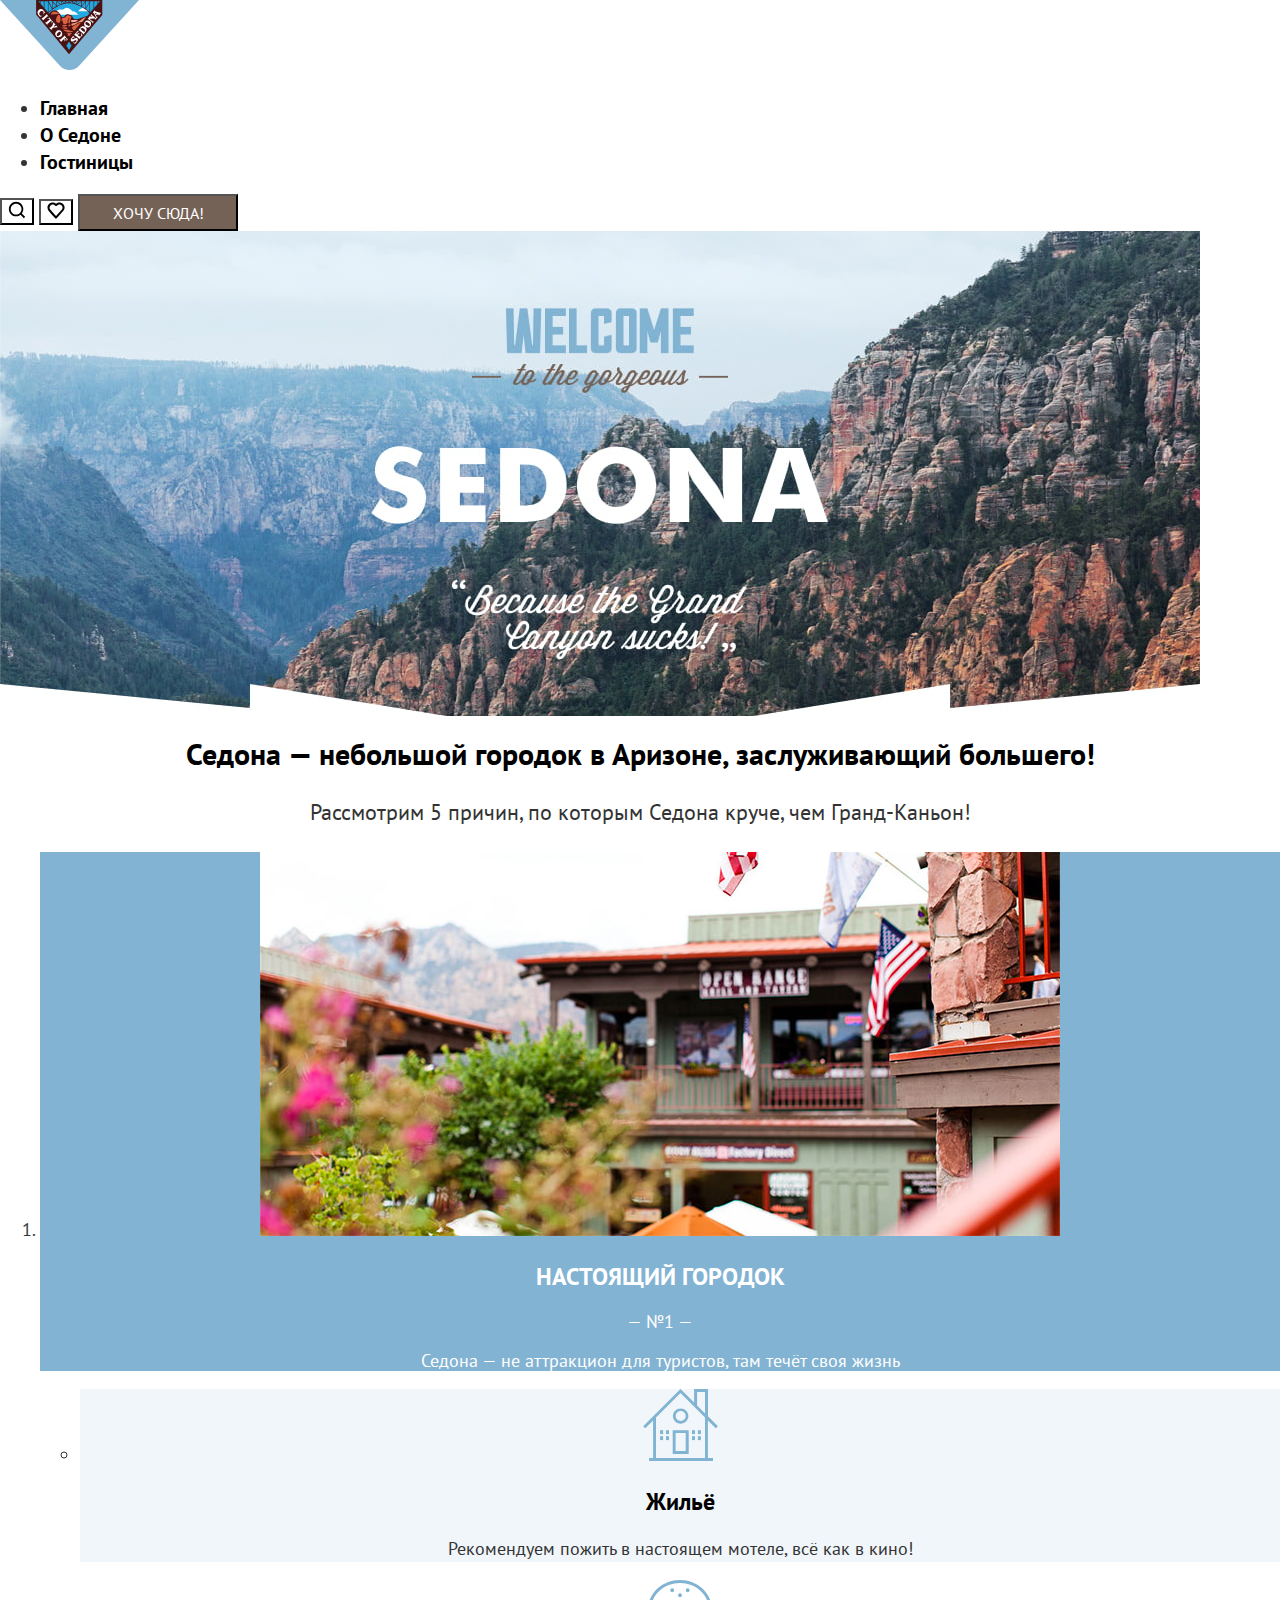
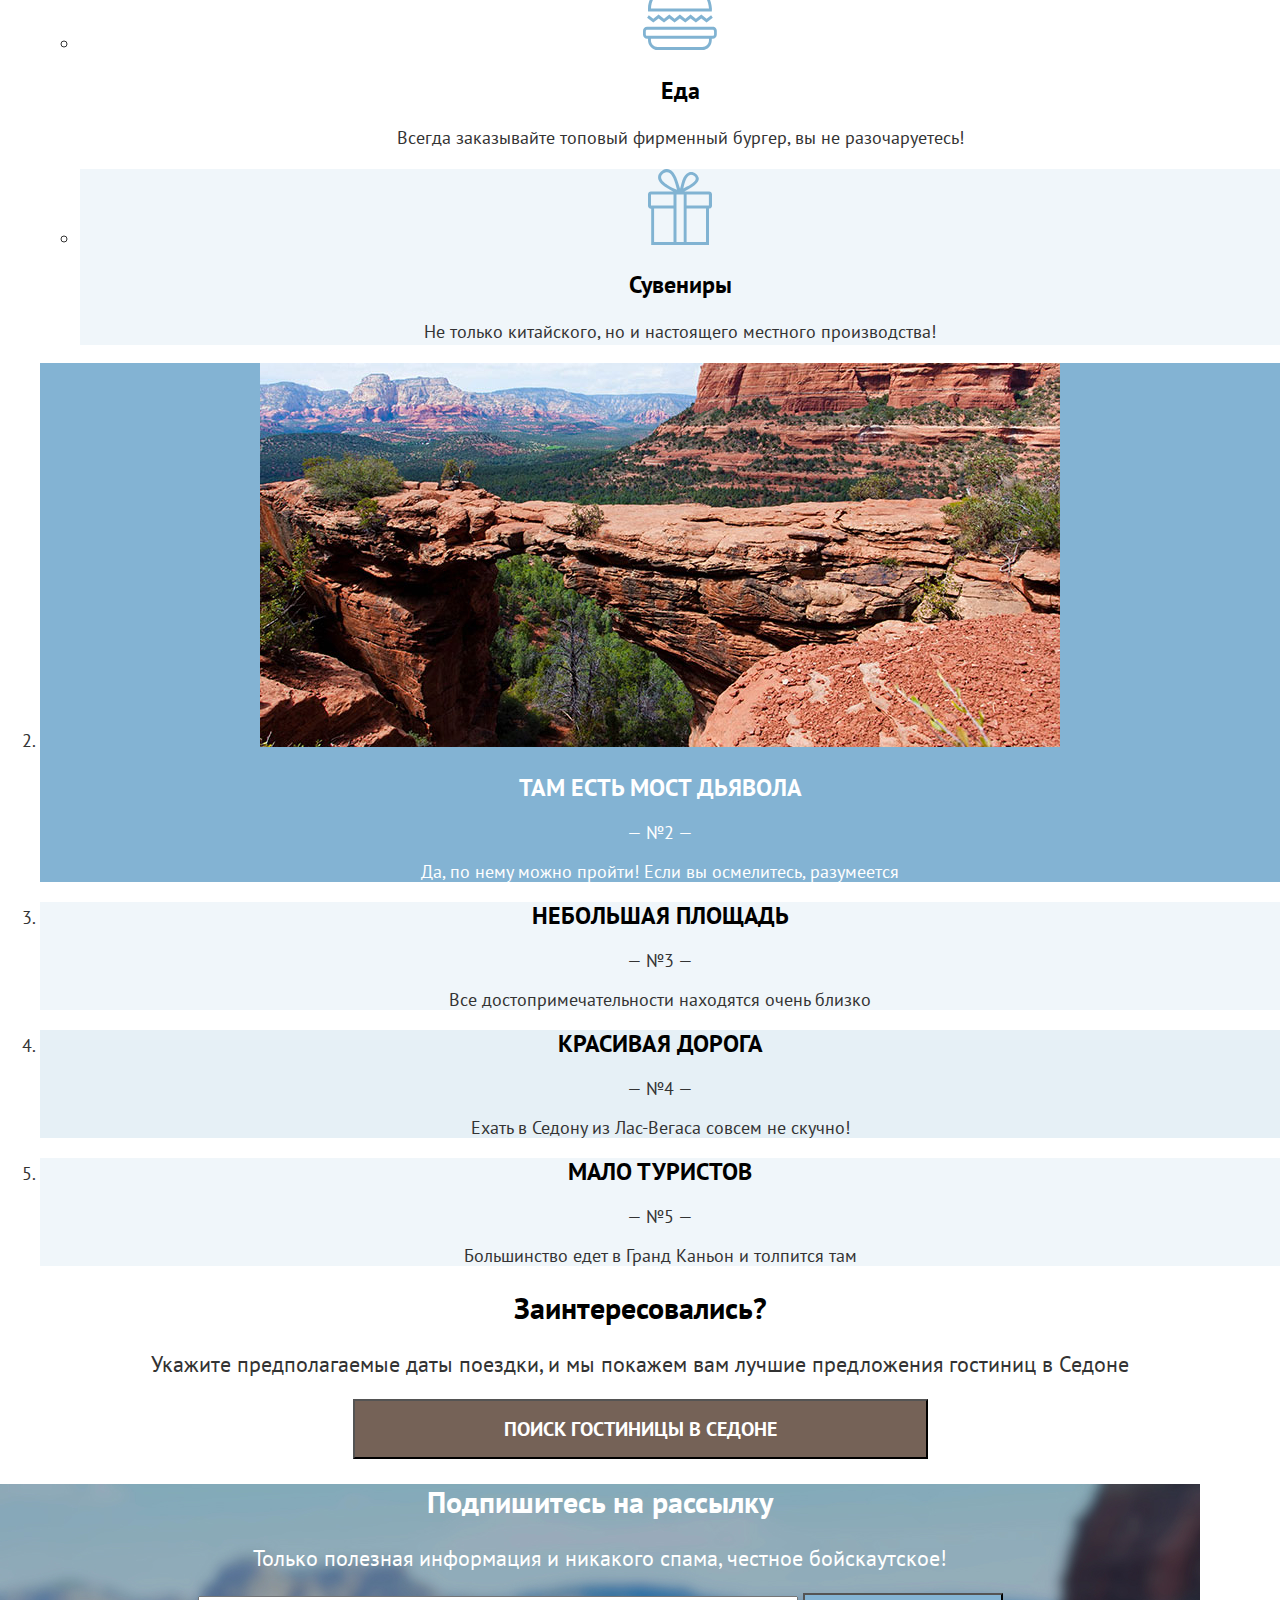
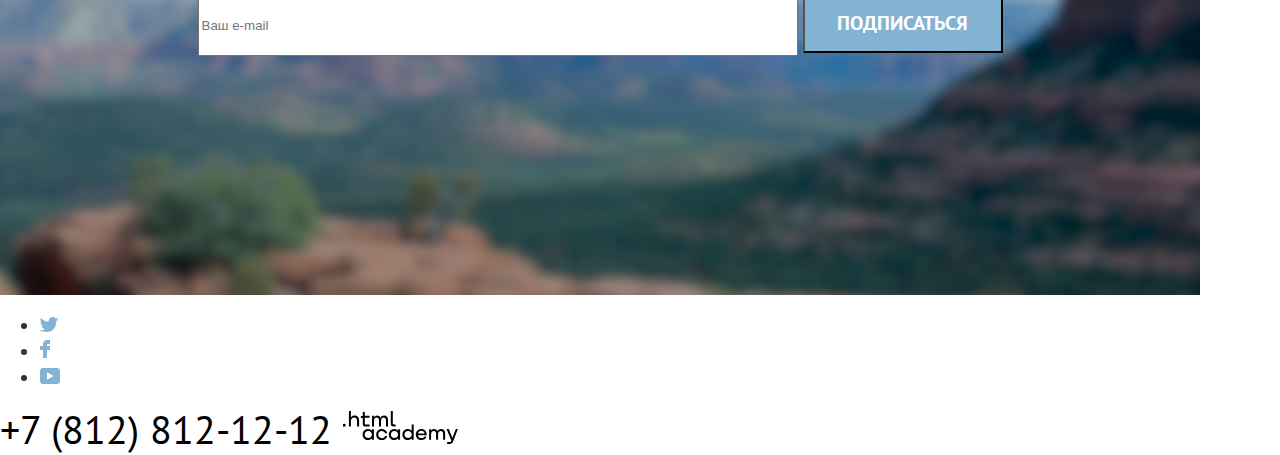
==== commit 6ec9e1aa: "Merge pull request #5 from anlukash/master" ====
--- a/index.html
+++ b/index.html
@@ -10,25 +10,63 @@
 <body class="body">
   <header class="main-header">
     <a class="logo-link">
-      <!-- svg icon class="header-logo" alt="City of Sedona" -->
+      <svg class="header-logo" xmlns="http://www.w3.org/2000/svg" width="139" height="70" viewBox="0 0 139 70"
+        fill="none">
+        <title>City of Sedona</title>
+        <path d="M139 0H0L59.9312 65.6531C65.1688 71.449 73.8312 71.449 79.0688 65.6531L139 0Z" fill="#81B3D3" />
+        <path d="M36.804 0.49745L68.9951 38.2042L101.086 0.696431L36.804 0.49745Z" fill="#23A9E1" />
+        <path
+          d="M61.2734 14.625H78.6225C77.3188 13.829 74.21 10.0484 72.6055 11.4413C72.5052 11.5408 67.6916 5.77035 64.5828 8.55607C61.8751 11.0433 60.5714 8.2576 57.5629 10.1479C53.9527 12.5357 59.5686 13.829 61.2734 14.625ZM88.0492 11.1428L78.2214 11.2423C82.1324 6.76525 83.8373 7.2627 88.0492 11.1428Z"
+          fill="white" />
+        <path
+          d="M97.8768 3.58164V1.19388H99.9827L97.8768 3.58164ZM48.5371 12.9337C48.6374 13.0332 50.9439 10.5459 54.6544 8.0587C58.0641 5.77043 63.2788 3.18368 69.0953 3.18368C74.9118 3.18368 80.2268 5.86992 83.6365 8.15819C87.347 10.5459 89.6535 12.9337 89.7538 13.0332L87.2467 16.0179C82.7339 16.6148 79.5248 19.898 75.1123 19.2016C72.9061 18.8036 72.8058 17.6097 72.2041 16.3164C71.7027 15.3215 70.9004 15.5205 69.8976 15.1225C68.995 14.7245 68.3933 14.0281 66.4879 14.4261C64.8834 14.824 64.6828 17.3113 62.5769 17.2118C61.4737 17.1123 61.3734 15.6199 59.7689 13.6301C55.6573 8.75513 51.8465 9.45156 49.2391 13.9286L68.8947 37.1098L48.5371 12.9337ZM40.1133 1.19388V3.08419L38.5087 1.19388H40.1133ZM94.1663 1.19388H97.3753V4.17858L94.1663 7.95921V1.19388ZM90.0546 12.5358V1.19388H93.5646V8.55615L90.0546 12.5358C90.1549 12.5358 90.0546 12.5358 90.0546 12.5358ZM89.5532 2.18878V12.0383C88.4501 10.9439 87.2467 9.94901 85.943 9.0536L89.5532 2.18878ZM85.4416 1.89031V8.65564C84.9401 8.35717 84.539 7.95921 83.9373 7.66074C83.2353 7.26278 82.5333 6.76533 81.7311 6.36737L85.4416 1.89031ZM81.0291 1.69133V5.96941C80.0262 5.47195 78.9231 4.9745 77.9203 4.47705L81.0291 1.69133ZM81.6308 1.19388H85.3413L81.6308 5.77043V1.19388ZM85.943 1.19388H89.5532L85.943 8.25768V1.19388ZM77.118 1.19388H81.0291L77.5191 4.27807C77.4189 4.27807 77.3186 4.17858 77.2183 4.17858L77.118 1.19388ZM76.6166 1.59184V3.9796C75.6138 3.58164 74.6109 3.28317 73.5078 3.08419L76.6166 1.59184ZM72.4047 1.59184V2.88521C71.7027 2.78572 71.0007 2.68623 70.1984 2.58674L72.4047 1.59184ZM65.5854 1.59184L67.7916 2.58674C66.9893 2.58674 66.2874 2.68623 65.5854 2.88521V1.59184ZM61.4737 1.59184L64.5825 3.08419C63.4794 3.28317 62.4766 3.58164 61.4737 3.9796V1.59184ZM65.084 2.78572L61.7746 1.19388H65.084V2.78572ZM68.5939 2.38776L65.7859 1.09439H68.5939V2.38776ZM69.2959 1.19388H72.2041L69.2959 2.48725V1.19388ZM73.0064 1.19388H76.2155L73.0064 2.78572V1.19388ZM60.5712 4.27807L57.0612 1.19388H60.9723V4.17858L60.5712 4.27807ZM56.961 1.69133L60.0698 4.37756C58.9666 4.77552 57.9638 5.27297 56.961 5.86992V1.69133ZM52.6488 1.89031L56.259 6.36737C54.9553 7.0638 53.7519 7.85972 52.6488 8.75513V1.89031ZM48.4368 2.18878L52.0471 9.15309C50.7434 10.148 49.54 11.1429 48.4368 12.3368V2.18878ZM52.1473 8.15819L48.5371 1.09439H52.1473V8.15819ZM56.4595 5.67093L52.749 1.09439H56.4595V5.67093ZM43.8238 7.46176L40.6147 3.68113V1.19388H43.8238V7.46176ZM44.4255 1.19388H47.9354V12.3368L44.4255 8.15819V1.19388ZM69.2959 0H36.1019V14.5256L68.995 54.2221L69.1956 53.9236L102.289 14.9235V0H69.2959Z"
+          fill="#491213" />
+        <path d="M66.3877 45.7655L68.9951 41.5869L71.6025 45.7655L68.9951 49.9441L66.3877 45.7655Z" fill="#23A9E1" />
+        <path
+          d="M74.4106 30.4439C71.001 28.4541 71.8033 26.9618 74.6112 25.5689C76.1155 24.8725 79.4248 22.1862 80.7285 23.0817L74.4106 30.4439ZM72.1041 32.9312C70.0984 32.8317 67.7919 32.5332 65.7862 33.0307C66.9896 33.3291 69.9981 34.2245 67.1902 34.921C68.193 36.3138 69.7976 36.2144 70.8004 35.0205C70.3993 34.8215 70.0984 34.523 69.7976 34.324C70.9007 34.0256 71.9035 33.4286 72.1041 32.9312ZM73.3075 31.3393C72.405 30.5434 71.4021 30.5434 70.5998 31.3393C69.3964 29.25 65.1845 29.9465 63.1788 29.648C64.282 32.2347 72.8061 32.7322 73.3075 31.3393ZM66.4882 29.1506C64.8837 28.6531 59.6689 28.7526 63.0786 27.3597C64.1817 26.9618 69.7976 27.4592 66.4882 29.1506ZM68.4939 26.1659C67.9925 25.0715 68.895 23.7781 70.1987 24.773C71.4021 25.5689 69.597 26.7628 68.4939 26.1659ZM65.5857 26.2653C63.2791 26.9618 60.2706 25.4694 63.9811 24.773C66.2876 24.2755 68.6945 25.2704 65.5857 26.2653C65.6859 26.2653 65.4854 26.2653 65.5857 26.2653ZM62.9783 20.097C62.4769 21.6888 61.474 21.9873 61.5743 20.097C61.6746 17.8087 63.1788 18.4056 64.7834 17.5102C66.0871 16.8138 66.7891 14.1276 69.0956 15.7194C70.0984 16.4158 71.3018 15.8189 71.6027 16.9133C71.6027 16.8138 68.6945 23.5791 70.299 23.5791C67.0899 23.5791 68.4939 19.7985 69.6973 17.2117C68.4939 17.8087 66.5885 21.4898 68.193 22.1862C67.3908 23.2806 64.7834 24.773 63.4797 23.6786C62.3766 22.6837 62.9783 21.3903 62.9783 20.097ZM58.9669 22.8827C53.351 22.8827 57.1618 14.3265 59.0672 14.824C61.2735 15.5204 60.9726 22.9822 58.9669 22.8827ZM52.7493 14.7245C50.1419 14.625 51.2451 12.1377 53.0502 11.6403C54.755 11.1428 58.2649 12.7347 59.4683 13.8291C57.6632 14.426 55.3567 14.3265 53.351 14.426C53.1505 12.4362 52.649 13.1326 52.7493 14.7245Z"
+          fill="#DC6243" />
+        <path
+          d="M72.0039 25.6685C69.0957 22.6838 76.3161 22.9823 77.5195 21.8879C78.3218 22.1864 84.5394 16.5155 86.0437 16.9134C84.9406 18.2068 82.634 22.1864 81.0295 22.1864C79.7258 22.1864 78.4221 21.9874 77.4193 22.8828C75.915 24.2757 73.5082 24.9721 72.0039 25.6685Z"
+          fill="#F49774" />
+        <path
+          d="M72.906 22.0868C71.3015 22.9822 69.7972 19.5996 72.6052 19.898C74.4103 20.097 76.3157 19.6991 78.0205 19.9975C76.7168 21.4899 74.9117 22.2858 72.906 22.0868Z"
+          fill="#F4B1A4" />
+        <path
+          d="M51.2452 20.7935C51.546 21.1915 51.8469 21.5894 51.7466 22.1864C51.7466 22.5843 51.1449 23.1813 51.546 23.3803L53.0503 21.5894C52.6492 21.4899 49.5404 17.8088 49.5404 17.4108L47.4344 18.5052C47.5347 18.9032 48.2367 18.5052 48.6378 18.5052C49.1392 18.5052 49.5404 18.9032 49.9415 19.2017C48.8384 20.0971 46.1307 22.4848 45.8299 22.4848C45.7296 22.4848 45.1279 22.0869 45.1279 22.4848C45.1279 22.6838 45.7296 23.1813 45.8299 23.2808L47.2338 24.9721C47.635 24.7731 47.1336 24.4746 47.3341 24.1762C47.4344 23.9772 50.5432 21.4899 51.2452 20.7935ZM47.8355 16.3165C48.1364 16.217 48.2367 16.6149 48.4372 16.3165L46.8327 14.4261C46.6321 14.1277 46.3313 13.8292 46.3313 14.4261C46.4316 14.8241 42.3199 18.1073 42.1194 18.2068C41.8185 18.3063 41.6179 17.9083 41.4174 18.3063C41.9188 18.9032 42.3199 19.4007 42.8214 19.9976C43.0219 20.1966 43.1222 20.3956 43.3228 20.5945C43.5233 20.7935 43.4231 20.1966 43.4231 20.1966C43.3228 19.8981 43.7239 19.5996 44.0248 19.4007C45.0276 18.4057 47.5347 16.3165 47.8355 16.3165ZM42.1194 15.7195C41.0162 16.018 39.7126 15.62 39.4117 14.4261C39.0106 13.2323 39.8128 12.0384 40.7154 11.342C41.6179 10.6455 43.0219 10.745 43.5233 11.8394C43.7239 12.3369 43.6236 12.9338 43.4231 13.4312C43.3228 13.7297 43.0219 14.0282 43.4231 14.2272C44.0248 13.5307 44.5262 12.8343 45.1279 12.1379C44.4259 11.7399 44.125 11.0435 43.6236 10.4465C43.0219 9.75011 42.3199 9.05368 41.3171 8.95419C39.4117 8.65572 37.7069 10.6455 37.5063 12.3369C37.406 13.2323 37.7069 14.1277 38.3086 14.9236C38.81 15.5205 39.512 16.018 39.9131 16.7144C40.1137 16.8139 41.7182 16.018 42.0191 15.9185C42.2196 15.9185 42.1194 15.819 42.1194 15.7195C41.6179 15.9185 42.1194 15.7195 42.1194 15.7195ZM67.6917 39.1992C66.9898 38.7017 65.0844 36.2145 64.6832 35.717L64.4827 35.4186L64.2821 35.518C64.1818 35.6175 64.3824 35.916 64.2821 36.115C63.7807 36.9109 60.5716 39.2987 60.371 39.4976C59.9699 39.6966 59.5687 39.3982 59.3682 39.6966C59.8696 40.2936 61.1733 41.9849 61.3739 41.9849C61.6747 41.9849 61.4741 41.4874 61.4741 41.388C61.5744 41.189 63.179 39.7961 63.7807 39.2987C63.9812 39.0997 64.1818 39.5971 64.3824 39.7961C64.5829 40.0946 64.6832 40.4925 64.5829 40.791C64.4827 40.99 64.0815 41.388 64.3824 41.5869C64.7835 41.0895 65.8866 39.7961 66.0872 39.5971C66.2878 39.3982 65.6861 39.5971 65.7863 39.4976C65.5858 39.5971 65.2849 39.6966 65.0844 39.4976C64.9841 39.4976 64.3824 38.8012 64.4827 38.7017C64.7835 38.5027 65.0844 38.1048 65.4855 38.0053C66.0872 37.9058 66.4883 39.0002 66.5886 39.3982C66.6889 39.7961 66.6889 40.1941 66.4883 40.4925C66.3881 40.791 66.1875 40.99 66.4883 41.0895L67.8923 39.1992C67.8923 39.2987 67.792 39.2987 67.6917 39.1992C67.5915 39.1992 67.792 39.2987 67.6917 39.1992ZM58.4656 30.3446C57.7636 30.3446 57.0617 30.643 56.4599 31.1405C55.056 32.3344 54.8554 34.4237 55.9585 35.916C57.2622 37.6073 59.3682 37.8063 61.073 36.6124C62.477 35.4186 62.6775 33.3293 61.5744 31.8369C60.7722 30.842 59.5687 30.3446 58.4656 30.3446ZM59.669 31.7374C60.5716 31.6379 61.1733 32.5333 60.7722 33.5282C60.371 34.5231 59.3682 35.518 58.3653 35.916C57.1619 36.4135 56.3597 35.4186 56.8611 34.2247C57.2622 33.2298 58.2651 32.2349 59.2679 31.8369C59.3682 31.8369 59.4685 31.7374 59.669 31.7374ZM56.8611 27.1609C57.1619 27.1609 57.4628 27.5588 57.6634 27.1609L56.2594 25.4695C55.8582 25.6685 56.2594 25.8675 56.1591 26.0665C55.9585 26.365 54.4543 26.5639 54.0531 26.6634C54.1534 26.2655 54.6548 24.9721 54.8554 24.8726C55.2565 24.5741 55.4571 25.1711 55.6577 24.7731L53.8526 22.6838C53.652 22.4848 53.4514 21.9874 53.2509 22.2859C53.2509 22.2859 53.2509 23.2808 53.1506 23.3803C53.0503 23.5792 52.5489 25.768 51.9472 26.2655C51.6463 26.5639 50.4429 27.5588 50.1421 27.6583C49.8412 27.7578 49.6407 27.2604 49.3398 27.6583L50.9443 29.5486C51.0446 29.6481 51.3455 30.1456 51.4458 30.1456C51.7466 30.2451 51.4458 29.5486 51.546 29.4491C51.6463 29.1507 53.1506 27.6583 53.8526 27.5588C54.7551 27.3599 55.8582 27.0614 56.8611 27.1609C57.0617 27.1609 56.6605 27.1609 56.8611 27.1609ZM81.1298 33.8267C81.2301 34.2247 81.3303 34.7221 81.2301 35.1201C81.1298 35.717 80.6284 37.0104 79.8261 36.6124C79.0238 36.2145 78.4221 35.518 77.7201 34.9211C78.2215 34.3242 78.723 33.8267 79.6255 34.1252C79.8261 34.2247 80.0266 34.1252 79.8261 33.9262C79.5252 33.7272 77.8204 32.6328 77.7201 32.7323C77.5196 32.9313 78.021 33.3293 77.8204 33.7272C77.7201 34.0257 77.4193 34.2247 77.2187 34.5231C76.7173 34.1252 76.0153 33.7272 76.5167 33.0308C76.9179 32.6328 77.319 32.2349 77.9207 32.1354C78.3218 32.0359 79.1241 32.4339 79.2244 32.0359C78.5224 31.7374 77.8204 31.3395 77.1184 31.041C77.2187 31.5384 74.9122 33.9262 74.4108 34.5231C74.3105 34.6226 74.0096 34.9211 74.0096 35.0206C74.0096 35.3191 74.4108 35.1201 74.4108 35.1201C74.7116 35.0206 78.8232 38.4033 78.9235 38.7017C79.0238 38.9007 78.8232 39.0997 78.9235 39.1992C78.9235 39.1992 79.0238 39.2987 79.1241 39.2987C79.4249 39.0002 82.0323 35.4186 82.634 35.3191C82.1326 34.5231 81.6312 33.7272 81.1298 32.9313C80.7286 33.1303 81.0295 33.6277 81.1298 33.8267ZM77.1184 38.2043C75.8147 37.3089 73.5082 39.0002 73.1071 39.1992C72.4051 39.4976 71.9037 38.8012 72.3048 38.2043C72.6056 37.7068 73.2073 37.4084 73.8091 37.4084C74.0096 37.4084 74.7116 37.5078 74.7116 37.4084C74.8119 37.3089 74.8119 37.3089 74.7116 37.2094C74.1099 36.8114 73.6085 36.4135 73.0068 36.115C72.9065 36.8114 72.1042 37.2094 71.7031 37.7068C71.2017 38.3038 70.7003 39.0002 70.7003 39.6966C70.7003 40.3931 71.1014 41.0895 71.8034 41.388C72.5054 41.7859 73.3076 41.4874 74.0096 41.0895C74.4108 40.791 74.8119 40.4925 75.213 40.2936C75.8147 39.9951 76.7173 40.2936 76.5167 41.0895C76.3162 41.7859 75.6142 42.3829 74.9122 42.5818C74.511 42.6813 74.1099 42.6813 73.7088 42.4824C73.4079 42.3829 73.1071 41.9849 72.9065 42.3829L75.213 43.9747C75.3133 43.4773 75.5139 43.2783 75.915 42.9798C76.4164 42.5818 76.8176 42.0844 77.2187 41.5869C78.021 40.6915 78.3218 39.0997 77.1184 38.2043ZM94.7684 10.2476C94.7684 10.3471 94.7684 10.3471 94.7684 10.2476L93.8658 11.2425L93.0635 12.2374C92.863 12.4363 92.7627 12.5358 93.0635 12.7348C93.565 12.4363 96.5735 17.5103 96.3729 18.2068C95.8715 18.4057 91.8601 14.9236 91.7599 14.7246C91.7599 14.6251 91.9604 14.0282 91.6596 14.1277C91.5593 14.1277 91.1582 14.7246 91.0579 14.8241L90.4562 15.5205C90.6567 15.819 90.757 15.5205 91.0579 15.5205C91.2584 15.62 92.2613 16.4159 92.5621 16.6149C92.0607 16.6149 90.8573 16.7144 90.6567 16.7144C90.055 16.8139 90.3559 16.3165 89.9547 16.1175L88.4505 17.9083L87.5479 18.9032C87.5479 18.9032 87.5479 18.9032 87.5479 19.0027C87.7485 19.2017 87.6482 19.1022 87.9491 19.0027C88.2499 18.9032 92.2613 22.1864 92.3616 22.3854C92.5621 22.6838 92.2613 22.9823 92.6624 23.1813L93.8658 21.7884C93.9661 21.6889 93.9661 21.6889 93.8658 21.6889C93.565 21.4899 93.565 21.7884 93.1638 21.7884C92.863 21.6889 90.2556 19.5996 89.353 18.8037L94.6681 18.6047C94.8687 18.6047 95.3701 19.2017 95.3701 19.4007C95.2698 19.5996 95.0692 19.7986 95.3701 19.8981C95.6709 19.5001 95.9718 19.2017 96.2726 18.8037L96.3729 18.6047C96.4732 18.6047 96.4732 18.5052 96.4732 18.4057L96.5735 18.3063C96.8743 18.0078 97.7769 17.0129 97.6766 16.9134C97.3758 16.6149 97.2755 17.2119 96.8743 16.9134C96.6738 16.7144 96.0721 15.7195 95.9718 15.5205C95.7712 15.2221 96.3729 14.9236 96.5735 14.8241C97.0749 14.5256 98.6794 14.0282 98.88 15.0231C98.88 15.2221 98.6794 15.421 98.7797 15.5205C98.7797 15.5205 98.88 15.7195 98.9803 15.62L101.086 13.0333C100.986 12.9338 100.986 12.9338 100.886 12.8343C100.384 13.3318 95.3701 11.342 95.0692 11.0435C94.9689 10.8445 94.9689 10.2476 94.7684 10.2476ZM94.5678 12.8343C95.3701 13.1328 96.0721 13.4312 96.8743 13.8292C96.6738 13.9287 96.4732 14.0282 96.2726 14.1277C96.0721 14.2272 95.8715 14.4261 95.6709 14.6251L94.5678 12.8343ZM87.9491 20.495C86.8459 20.3956 85.7428 20.893 84.9406 21.7884C83.7371 23.2808 83.8374 25.4695 85.3417 26.6634C86.8459 27.8573 89.0522 27.5588 90.2556 26.166C91.459 24.6736 91.3587 22.4848 89.8545 21.291C89.353 20.893 88.6511 20.5945 87.9491 20.495ZM86.5451 22.0869C87.1468 22.0869 87.8488 22.4848 88.2499 22.7833C89.0522 23.2808 90.4562 24.4746 89.7542 25.4695C89.7542 25.3701 89.8545 25.3701 89.6539 25.569C88.8516 26.365 87.4477 25.6685 86.7457 25.0716C86.0437 24.5741 84.74 23.3803 85.5423 22.3854C85.8431 22.1864 86.144 22.0869 86.5451 22.0869ZM83.4363 26.365C82.2329 26.2655 81.0295 26.8624 80.1269 27.9568C79.5252 28.7527 78.8232 29.4491 78.2215 30.2451C78.4221 30.5435 78.723 30.1456 79.0238 30.3446C79.3247 30.5435 83.1355 33.6277 83.1355 33.8267C83.2357 34.1252 82.9349 34.2247 83.2357 34.4237C83.336 34.5231 86.144 31.041 86.4448 30.444C86.8459 29.3497 86.5451 28.0563 85.6425 27.2604C85.7428 27.3599 85.8431 27.3599 85.6425 27.2604C84.8403 26.6634 84.1383 26.365 83.4363 26.365ZM82.3332 27.9568C82.4335 27.9568 82.5337 27.9568 82.634 27.9568C84.038 28.3548 86.0437 30.0461 84.74 31.5384C84.5394 31.7374 84.74 31.5384 84.3389 31.9364C84.1383 32.1354 80.1269 28.9517 80.3275 28.7527C80.7286 28.2553 81.6312 27.8573 82.3332 27.9568Z"
+          fill="white" />
+      </svg>
     </a>
     <nav class="navigation">
       <ul class="navigation-list">
         <li class="navigation-item">
-          <a class="main-page-link">Главная</a>
+          <a class="navigation-link">Главная</a>
         </li>
         <li class="navigation-item">
-          <a class="main-text" href="#">О Седоне</a>
+          <a class="navigation-link" href="#">О Седоне</a>
         </li>
         <li class="navigation-item">
-          <a href="catalog.html">Гостиницы</a>
+          <a class="navigation-link" href="catalog.html">Гостиницы</a>
         </li>
       </ul>
     </nav>
 
     <div class="actions">
-      <button class="actions-button" type="button">Найти</button>
-      <button class="actions-button" type="button">Избранное</button>
+      <button class="actions-iconic-button" type="button">
+        <svg width="18" height="18" viewBox="0 0 20 19" fill="none" xmlns="http://www.w3.org/2000/svg">
+          <title>Найти</title>
+          <path
+            d="M19.0257 17.05L15.3152 13.35C16.318 12.05 17.02 10.35 17.02 8.44995C17.02 4.04995 13.4098 0.449951 8.99732 0.449951C4.58483 0.449951 0.974609 4.14995 0.974609 8.54995C0.974609 12.95 4.58483 16.55 8.99732 16.55C10.8024 16.55 12.5072 15.95 13.9112 14.85L17.6217 18.55L19.0257 17.05ZM8.99732 14.55C5.68795 14.55 2.98029 11.85 2.98029 8.54995C2.98029 5.24995 5.68795 2.54995 8.99732 2.54995C12.3067 2.54995 15.0143 5.24995 15.0143 8.54995C15.0143 11.85 12.3067 14.55 8.99732 14.55Z"
+            fill="black" />
+        </svg>
+      </button>
+      <button class="actions-iconic-button" type="button">
+        <svg xmlns="http://www.w3.org/2000/svg" width="18" height="17" viewBox="0 0 19 17" fill="none">
+          <title>Избранное</title>
+          <path
+            d="M9.44382 17C9.14296 17 8.84211 16.9 8.64155 16.6C3.22622 10.5 1.92253 9.1 1.62168 8.7C0.91969 7.8 0.518555 6.6 0.518555 5.4C0.518555 2.4 2.92537 0 6.03416 0C7.33785 0 8.54126 0.5 9.5441 1.3C10.5469 0.5 11.8506 0 13.054 0C16.0625 0 18.5696 2.4 18.5696 5.4C18.5696 6.7 18.0682 7.9 17.266 8.8L10.2461 16.7C10.0455 16.9 9.84495 17 9.44382 17ZM3.42679 7.5C3.72764 7.9 6.93672 11.5 9.5441 14.4L15.7617 7.4C16.2631 6.9 16.4637 6.2 16.4637 5.4C16.4637 3.6 14.9594 2.1 13.1543 2.1C12.1515 2.1 11.1486 2.6 10.4467 3.4C10.1458 3.7 9.84495 3.8 9.5441 3.8C9.24325 3.8 8.9424 3.6 8.74183 3.4C8.03984 2.6 7.037 2.1 6.03416 2.1C4.22906 2.1 2.7248 3.6 2.7248 5.4C2.62452 6.3 3.02565 7 3.42679 7.5C3.3265 7.5 3.3265 7.5 3.42679 7.5Z"
+            fill="black" />
+        </svg>
+      </button>
       <button class="actions-button" type="button">Хочу сюда!</button>
     </div>
   </header>
@@ -42,7 +80,7 @@
       </h1>
       <p class="reason-main-text">Рассмотрим 5 причин, по которым Седона круче, чем Гранд-Каньон!</p>
       <ol class="reason-list">
-        <li class="reason-item">
+        <li class="reason-item full">
           <article class="reason-card">
             <div class="reason-img-wrapper">
               <img class="reason-img" src="images/reason-photo-1.jpg" width="800" height="384" alt="Настоящий городок">
@@ -50,23 +88,60 @@
             <h2 class="reason-title">Настоящий городок</h2>
             <p class="reason-text">— №1 —</p>
             <p class="reason-text">Седона — не аттракцион для туристов, там течёт своя жизнь</p>
-            <ul class="reason-sub-list">
-              <li class="reason-sub-item">
-                <h2 class="reason-sub-title">Жильё</h2>
-                <p class="reason-sub-text">Рекомендуем пожить в настоящем мотеле, всё как в кино!</p>
-              </li>
-              <li class="reason-sub-item">
-                <h2 class="reason-sub-title">Еда</h2>
-                <p class="reason-sub-text">Всегда заказывайте топовый фирменный бургер, вы не разочаруетесь!</p>
-              </li>
-              <li class="reason-sub-item">
-                <h2 class="reason-sub-title">Сувениры</h2>
-                <p class="reason-sub-text">Не только китайского, но и настоящего местного производства!</p>
-              </li>
-            </ul>
-          </article>
-        </li>
-        <li class="reason-item">
+          </article>
+          <ul class="reason-sub-list">
+            <li class="reason-sub-item">
+              <svg class="reason-sub-icon" xmlns="http://www.w3.org/2000/svg" width="75" height="72" viewBox="0 0 75 72"
+                fill="#81B3D2">
+                <path
+                  d="M29.7 65H45.7V41.2H29.7C29.7 41.2 29.7 65 29.7 65ZM32.5999 44.0999H42.7V62.0999H32.5999V44.0999Z" />
+                <path
+                  d="M72.8 39.3L74.9 37.2L65 27.3V0H51.0999V13.6L37.5 0L0.199951 37.2L2.29995 39.3L10.1 31.5V69.1H6.09995V72H70V69.1H64.9V31.5L72.8 39.3ZM62 69.1H13V28.5L37.5 4.1L62 28.5V69.1ZM62 24.4L54.0999 16.5V2.9H62V24.4Z" />
+                <path
+                  d="M29.8999 27.1C29.8999 31.4 33.3999 34.8 37.5999 34.8C41.8999 34.8 45.3999 31.3 45.3999 27.1C45.3999 22.8 41.8999 19.4 37.5999 19.4C33.3999 19.4 29.8999 22.8 29.8999 27.1ZM37.6999 22.1C40.3999 22.1 42.6999 24.3 42.6999 27C42.6999 29.7 40.4999 31.9 37.6999 31.9C34.9999 31.9 32.6999 29.7 32.6999 27C32.6999 24.3 34.8999 22.1 37.6999 22.1Z" />
+                <path d="M20.1 41.2H17.1V45.0999H20.1V41.2Z" />
+                <path d="M26 41.2H23V45.0999H26V41.2Z" />
+                <path d="M20.1 47.2H17.1V51.0999H20.1V47.2Z" />
+                <path d="M26 47.2H23V51.0999H26V47.2Z" />
+                <path d="M52 41.2H49V45.0999H52V41.2Z" />
+                <path d="M57.8999 41.2H54.8999V45.0999H57.8999V41.2Z" />
+                <path d="M52 47.2H49V51.0999H52V47.2Z" />
+                <path d="M57.8999 47.2H54.8999V51.0999H57.8999V47.2Z" />
+              </svg>
+              <h2 class="reason-sub-title">Жильё</h2>
+              <p class="reason-sub-text">Рекомендуем пожить в настоящем мотеле, всё как в кино!</p>
+            </li>
+            <li class="reason-sub-item">
+              <svg class="reason-sub-icon" xmlns="http://www.w3.org/2000/svg" width="74" height="70" viewBox="0 0 74 70"
+                fill="#81B3D2">
+                <path
+                  d="M69.9 46.7H59.3H14.6H4.1C1.8 46.7 0 48.6 0 51V54.5C0 56.9 1.9 58.7999 4.1 58.7999H5V59.9C5 65.4 9.3 70 14.6 70H59.2C64.5 70 68.8 65.5 68.8 59.9V58.7999H69.7C72 58.7999 73.8 56.9 73.8 54.5V51C74 48.7 72.1 46.7 69.9 46.7ZM66 59.9C66 63.8 63 66.9 59.3 66.9H14.6C10.9 66.9 7.9 63.7 7.9 59.9V58.7999H66V59.9ZM71.1 54.5C71.1 55.2 70.5 55.7999 69.9 55.7999H68.9H66H8H5H4C3.3 55.7999 2.8 55.2 2.8 54.5V51C2.8 50.3 3.4 49.7 4 49.7H7.7H14.6H59.2H66.1H69.8C70.5 49.7 71 50.3 71 51C71.1 51 71.1 54.5 71.1 54.5Z" />
+                <path
+                  d="M15.6 38.4L21 42.5L26.3 38.4L31.6 42.5L36.9 38.4L42.3 42.5L47.6 38.4L52.9 42.5L58.3 38.4L63.6 42.5L69.8 37.8L68.1 35.3L63.6 38.7L58.3 34.6L52.9 38.7L47.6 34.6L42.3 38.7L36.9 34.6L31.6 38.7L26.3 34.6L21 38.7L15.6 34.6L10.3 38.7L5.79998 35.3L4.09998 37.8L10.3 42.5L15.6 38.4Z" />
+                <path
+                  d="M8 31.5H65.9H68.8C68.8 30.9 68.9 30.3 68.9 29.6C68.9 29.2 68.9 28.8 68.9 28.4C68.2 12.7 54.2 0 37 0C19.7 0 5.7 12.7 5 28.5C5 28.9 5 29.3 5 29.7C5 30.3 5 31 5.1 31.6H8V31.5ZM37 3C52.6 3 65.4 14.3 66 28.5H8C8.6 14.4 21.4 3 37 3Z" />
+                <path
+                  d="M37 17.3C38.0493 17.3 38.9 16.4046 38.9 15.3C38.9 14.1955 38.0493 13.3 37 13.3C35.9506 13.3 35.1 14.1955 35.1 15.3C35.1 16.4046 35.9506 17.3 37 17.3Z" />
+                <path
+                  d="M29.2001 12.2C30.2494 12.2 31.1 11.3045 31.1 10.2C31.1 9.09538 30.2494 8.19995 29.2001 8.19995C28.1507 8.19995 27.3 9.09538 27.3 10.2C27.3 11.3045 28.1507 12.2 29.2001 12.2Z" />
+                <path
+                  d="M44.7001 12.2C45.7494 12.2 46.6 11.3045 46.6 10.2C46.6 9.09538 45.7494 8.19995 44.7001 8.19995C43.6507 8.19995 42.8 9.09538 42.8 10.2C42.8 11.3045 43.6507 12.2 44.7001 12.2Z" />
+              </svg>
+              <h2 class="reason-sub-title">Еда</h2>
+              <p class="reason-sub-text">Всегда заказывайте топовый фирменный бургер, вы не разочаруетесь!</p>
+            </li>
+            <li class="reason-sub-item">
+              <svg class="reason-sub-icon" xmlns="http://www.w3.org/2000/svg" width="64" height="76" viewBox="0 0 64 76"
+                fill="#81B3D2">
+                <path
+                  d="M61.1 22.5H61H36.3C50.1 15.6 51.2 11.2 50.7 8.79997C49.5 4.79997 45 1.79997 40.7 3.39997C35.1 5.49997 33.6 13.8 32.1 19.8C30.1 13.7 28.3 5.99997 23.9 2.09997C22.6 0.999966 20.8 -0.200034 18.1 0.0999663C14.1 0.499966 8.3 5.49997 10.6 11.1C12.9 16.5 20.3 19.9 25.2 22.6H3.2H2.9C1.3 22.6 0 23.9 0 25.5V36.8C0 38.4 1.3 39.7 2.9 39.7H3.2V73V75.4V76H61V75.5V73V39.6H61.1C62.7 39.6 64 38.3 64 36.7V25.4C64 23.8 62.7 22.5 61.1 22.5ZM42.4 5.89997C44.5 5.59997 47.4 7.19997 47.7 9.09997C48.1 11.9 44.3 14.4 42.6 15.5C40.1 17.2 37.7 18.1 35.3 19.6C36.2 15.9 37.8 6.59997 42.4 5.89997ZM19.5 15.9C17.3 14.4 13 11.5 13.1 8.09997C13.2 4.49997 18.8 1.49997 21.9 4.19997C25.8 7.59997 27.6 15.3 29 20.8C25.8 19.3 22.7 18 19.5 15.9ZM25.5 73H6.1V39.6H25.5V73ZM25.5 36.5H3V25.5H25.5V36.5ZM35.7 36.5V39.5V73H28.5V39.6V36.6V25.6H35.7V36.5ZM58 73H38.6V39.6H58V73ZM60.9 36.5H38.6V25.5H60.9V36.5Z" />
+              </svg>
+              <h2 class="reason-sub-title">Сувениры</h2>
+              <p class="reason-sub-text">Не только китайского, но и настоящего местного производства!</p>
+            </li>
+          </ul>
+        </li>
+        <li class="reason-item full">
           <article class="reason-card">
             <div class="reason-img-wrapper">
               <img class="reason-img" src="images/reason-photo-2.jpg" width="800" height="384" alt="Там есть мост дьявола">
@@ -76,21 +151,21 @@
             <p class="reason-text">Да, по нему можно пройти! Если вы осмелитесь, разумеется</p>
           </article>
         </li>
-        <li class="reason-item">
+        <li class="reason-item short">
           <article class="reason-card">
             <h2 class="reason-title">Небольшая площадь</h2>
             <p class="reason-text">— №3 —</p>
             <p class="reason-text">Все достопримечательности находятся очень близко</p>
           </article>
         </li>
-        <li class="reason-item">
+        <li class="reason-item short">
           <article class="reason-card">
             <h2 class="reason-title">Красивая дорога</h2>
             <p class="reason-text">— №4 —</p>
             <p class="reason-text">Ехать в Седону из Лас-Вегаса совсем не скучно!</p>
           </article>
         </li>
-        <li class="reason-item">
+        <li class="reason-item short">
           <article class="reason-card">
             <h2 class="reason-title">Мало туристов</h2>
             <p class="reason-text">— №5 —</p>
@@ -102,17 +177,16 @@
     <section class="question-block">
       <h2 class="question-block-title">Заинтересовались?</h2>
       <p class="question-block-text">Укажите предполагаемые даты поездки, и мы покажем вам лучшие предложения гостиниц в
-        Седоне
-      </p>
-      <button type="button">Поиск гостиницы в Седоне</button>
+        Седоне</p>
+      <button class="search-button" type="button">Поиск гостиницы в Седоне</button>
     </section>
 
-    <section class="subscribe-block">
+    <section class="subscribe-block with-background-image">
       <h2 class="subscribe-title">Подпишитесь на рассылку</h2>
       <p class="subscribe-text">Только полезная информация и никакого спама, честное бойскаутское!
       </p>
       <form class="subscribe-form" method="post" action="https://echo.htmlacademy.ru/">
-        <input class="subscribe-email" type="email" placeholder="Ваш e-mail" name="email">
+        <input class="subscribe-email-input" type="email" placeholder="Ваш e-mail" name="email">
         <button class="subscribe-email-button" type="submit">Подписаться</button>
       </form>
     </section>
@@ -122,23 +196,75 @@
     <ul class="socials-list">
       <li class="social-item">
         <a class="social-link" href="https://twitter.com/htmlacademy_ru" target="_blank">
-          Twitter
+          <svg class="social-icon" xmlns="http://www.w3.org/2000/svg" width="18" height="15" viewBox="0 0 18 15"
+            fill="none">
+            <title>Twitter</title>
+            <path
+              d="M11.6 0.200056C13.4 -0.299944 14.8 0.500056 15.4 1.40006C16.1 1.20006 16.8 0.900056 17.5 0.700056C17.5 1.60006 16.9 2.20006 16.6 2.50006C17.3 2.60006 18 1.90006 18 1.90006C17.8 2.90006 16.9 3.70006 16.3 3.90006C16.1 10.7001 13 15.1001 5.7 15.0001C5.1 15.0001 5.8 15.0001 5.2 15.0001C4.8 15.0001 0.8 14.5001 0 13.1001C2.4 13.3001 4.1 12.7001 5 11.9001C4 11.6001 2.1 11.5001 1.8 9.00006C2.2 9.10006 2.4 9.20006 3.1 9.10006C1.8 8.30006 0.4 7.50006 0.5 5.30006C0.8 5.60006 1.6 5.80006 1.9 5.80006C1.1 5.60006 -0.2 2.50006 0.9 0.900056C2.8 2.80006 4.9 4.50006 8.5 4.70006C8.7 2.30006 9.7 0.800056 11.6 0.200056Z"
+              fill="#83B3D3" />
+          </svg>
         </a>
       </li>
       <li class="social-item">
         <a class="social-link" href="https://www.facebook.com/htmlacademy" target="_blank">
-          Facebook
+          <svg class="social-icon" xmlns="http://www.w3.org/2000/svg" width="10" height="18" viewBox="0 0 10 18"
+            fill="none">
+            <title>Facebook</title>
+            <path d="M7 0C4.8 0 3 1.8 3 4V6H0V10H3V18H7V10H10V6H7V4H10V0H7Z" fill="#83B3D3" />
+          </svg>
         </a>
       </li>
       <li class="social-item">
         <a class="social-link" href="https://www.youtube.com/c/HTMLAcademyRUS" target="_blank">
-          Youtube
+          <svg class="social-icon" xmlns="http://www.w3.org/2000/svg" width="20" height="16" viewBox="0 0 20 16"
+            fill="none">
+            <title>Youtube</title>
+            <path
+              d="M17 0H2.9C1.2 0 0 1.5 0 3.2V12.7C0 14.5 1.2 16 2.9 16H17.2C18.7 16 20.1 14.5 20.1 12.8V3.2C19.9 1.5 18.7 0 17 0ZM7 11.8V4.2L13.7 8L7 11.8Z"
+              fill="#83B3D3" />
+          </svg>
         </a>
       </li>
     </ul>
     <a class="telephone-link" href="tel:+78128121212"> +7 (812) 812-12-12 </a>
     <a class="copyright-link" href="https://htmlacademy.ru" target="_blank">
-      <!-- svg icon alt="HTML Academy" -->
+      <svg class="copyright-icon" xmlns="http://www.w3.org/2000/svg" width="115" height="33" viewBox="0 0 115 33"
+        fill="none">
+        <title>HTML Academy</title>
+        <path d="M0 12.8999V15.4999H2.5V12.8999H0Z" fill="black" />
+        <path
+          d="M11.5999 4.5C9.9999 4.5 8.7999 5.2 7.9999 6.2H7.8999V0H5.8999V15.5H7.8999V10.2C7.8999 8.1 9.1999 6.6 11.1999 6.6C12.9999 6.6 14.0999 8 14.0999 9.8V15.5H16.0999V9.4C16.1999 6.4 14.2999 4.5 11.5999 4.5Z"
+          fill="black" />
+        <path
+          d="M26.5999 4.8001H21.7999V1.1001H19.7999V4.9001H17.8999V6.9001H19.7999V12.9001C19.7999 14.6001 20.7999 15.6001 22.4999 15.6001H26.5999V13.6001H22.8999C22.1999 13.6001 21.7999 13.2001 21.7999 12.5001V6.8001H26.5999V4.8001Z"
+          fill="black" />
+        <path
+          d="M41.1 4.6001C39.5 4.6001 38.2 5.4001 37.6 6.7001H37.5C36.9 5.5001 35.7 4.6001 34.1 4.6001C32.7 4.6001 31.6 5.4001 31 6.4001H30.9V4.8001H29V15.4001H31V10.0001C31 8.0001 32 6.5001 33.6 6.5001C35.1 6.5001 36 7.5001 36 9.1001V15.4001H38V9.8001C38 7.4001 39.4 6.5001 40.6 6.5001C42.1 6.5001 43 7.5001 43 9.1001V15.4001H45V8.9001C45.1 6.4001 43.6 4.6001 41.1 4.6001Z"
+          fill="black" />
+        <path d="M47.8 12.7C47.8 14.4 48.8 15.4 50.6 15.4H52.6V13.4H50.9001C50.2001 13.4 49.8 13 49.8 12.3V0H47.8V12.7Z"
+          fill="black" />
+        <path
+          d="M28.9001 19.6999C28.0001 18.5999 26.7001 17.8999 25.0001 17.8999C21.9001 17.8999 19.6001 20.1999 19.6001 23.4999C19.6001 26.7999 21.9001 29.0999 25.0001 29.0999C26.8001 29.0999 28.0001 28.2999 28.8001 27.1999H28.9001V28.7999H30.9001V18.1999H28.9001V19.6999ZM25.3001 27.0999C23.1001 27.0999 21.7001 25.4999 21.7001 23.4999C21.7001 21.4999 23.1001 19.8999 25.3001 19.8999C27.5001 19.8999 28.9001 21.4999 28.9001 23.4999C28.9001 25.3999 27.5001 27.0999 25.3001 27.0999Z"
+          fill="black" />
+        <path
+          d="M44.2 21.9999C43.7 19.5999 41.5999 17.8999 38.7999 17.8999C35.3999 17.8999 33.2 20.3999 33.2 23.4999C33.2 26.5999 35.3999 29.0999 38.7999 29.0999C41.5999 29.0999 43.7 27.2999 44.2 24.8999H42.0999C41.6999 26.1999 40.3999 27.1999 38.7999 27.1999C36.5999 27.1999 35.2 25.5999 35.2 23.5999C35.2 21.5999 36.5999 19.9999 38.7999 19.9999C40.3999 19.9999 41.5999 20.9999 42.0999 22.1999H44.2V21.9999Z"
+          fill="black" />
+        <path
+          d="M55.1 19.6999C54.2 18.5999 52.9001 17.8999 51.2001 17.8999C48.1001 17.8999 45.8 20.1999 45.8 23.4999C45.8 26.7999 48.1001 29.0999 51.2001 29.0999C53.0001 29.0999 54.2 28.2999 55 27.1999H55.1V28.7999H57.1V18.1999H55.1V19.6999ZM51.5 27.0999C49.3 27.0999 47.9001 25.4999 47.9001 23.4999C47.9001 21.4999 49.3 19.8999 51.5 19.8999C53.7 19.8999 55.1 21.4999 55.1 23.4999C55.1 25.3999 53.6 27.0999 51.5 27.0999Z"
+          fill="black" />
+        <path
+          d="M68.6999 19.7999C67.7999 18.6999 66.4999 17.8999 64.7999 17.8999C61.6999 17.8999 59.3999 20.1999 59.3999 23.4999C59.3999 26.7999 61.5999 29.0999 64.7999 29.0999C66.4999 29.0999 67.7999 28.2999 68.5999 27.2999H68.6999V28.7999H70.6999V13.3999H68.6999V19.7999ZM65.0999 27.0999C62.8999 27.0999 61.4999 25.4999 61.4999 23.4999C61.4999 21.4999 62.8999 19.8999 65.0999 19.8999C67.2999 19.8999 68.6999 21.4999 68.6999 23.4999C68.5999 25.4999 67.1999 27.0999 65.0999 27.0999Z"
+          fill="black" />
+        <path
+          d="M78.3 17.8999C75 17.8999 72.8 20.3999 72.8 23.4999C72.8 26.4999 74.9 29.0999 78.3 29.0999C80.8 29.0999 82.8 27.7999 83.5 25.4999H81.4C80.9 26.4999 79.8 27.0999 78.4 27.0999C76.5 27.0999 75.1 25.7999 75 24.1999H83.8C84 20.5999 81.8 17.8999 78.3 17.8999ZM78.3 19.7999C80 19.7999 81.3 20.7999 81.6 22.3999H75.1C75.4 20.8999 76.6 19.7999 78.3 19.7999Z"
+          fill="black" />
+        <path
+          d="M98.2001 17.8999C96.6001 17.8999 95.3001 18.6999 94.6001 19.8999H94.5001C93.9001 18.6999 92.7001 17.8999 91.1001 17.8999C89.7001 17.8999 88.6001 18.5999 88.0001 19.6999V18.1999H86.1001V28.7999H88.1001V23.3999C88.1001 21.3999 89.1001 19.9999 90.7001 19.8999C92.2001 19.8999 93.1001 20.8999 93.1001 22.4999V28.7999H95.1001V23.1999C95.1001 20.7999 96.5001 19.8999 97.7001 19.8999C99.2001 19.8999 100.1 20.8999 100.1 22.4999V28.7999H102.1V22.2999C102.2 19.6999 100.7 17.8999 98.2001 17.8999Z"
+          fill="black" />
+        <path
+          d="M109.4 27.0001L105.8 18.1001H103.6L108.4 29.7001C108.1 30.6001 107.7 30.9001 106.7 30.9001H104.2V32.9001H106.7C108.5 32.9001 109.5 32.1001 110.2 30.3001L114.9 18.1001H112.8L109.4 27.0001Z"
+          fill="black" />
+      </svg>
     </a>
   </footer>
 </body>
--- a/styles.css
+++ b/styles.css
@@ -1,19 +1,358 @@
+@font-face {
+  font-family: "PT Sans";
+  font-style: normal;
+  font-weight: 400;
+  src: url(fonts/ptsans-400.woff2) format("woff2");
+  font-display: swap;
+}
+
+@font-face {
+  font-family: "PT Sans";
+  font-style: normal;
+  font-weight: 700;
+  src: url(fonts/ptsans-700.woff2) format("woff2");
+  font-display: swap;
+}
+
+/* global styles */
+
+*,
+*::before,
+*::after {
+  box-sizing: border-box;
+}
+
+img {
+  max-width: 100%;
+  object-fit: contain;
+}
+
+.body {
+  font-family: "PT Sans", Arial, sans-serif;
+  font-size: 18px;
+  line-height: 26px;
+  color: #333333;
+  margin: 0;
+  font-style: normal;
+}
+
+/* header */
+
+.navigation-link {
+  font-size: 20px;
+  font-weight: 700;
+  text-decoration: none;
+  color: #000000;
+}
+
+.actions-iconic-button {
+  background-color: transparent;
+}
+
+.actions-button {
+  font-family: inherit;
+  font-size: 16px;
+  line-height: 20px;
+  text-transform: uppercase;
+  color: #FFFFFF;
+  background-color: #756257;
+  height: 37px;
+  min-width: 160px;
+}
+
+/* footer */
+
+.telephone-link {
+  text-decoration: none;
+  height: 40px;
+  width: 720px;
+  font-size: 40px;
+  line-height: 40px;
+  text-align: center;
+  color: #000000;
+}
+
 /* style for index.html */
+
 .banner {
   width: 1200px;
   height: 485px;
   background-image: url('images/bg-banner.jpg');
+  background-color: #92d5fd;
+}
+
+.reason {
+  text-align: center;
+}
+
+.reason-main-title {
+  font-size: 30px;
+  line-height: 36px;
+  color: #000000;
+}
+
+.reason-main-text {
+  font-size: 22px;
+  line-height: 36px;
+}
+
+.reason-item.full .reason-card {
+  background-color: #83B3D3;
+  color: #FFFFFF;
+}
+
+.reason-item.short .reason-title {
+  color: #000000;
+}
+
+.reason-item.short:nth-child(odd) {
+  background-color: rgba(131, 179, 211, 0.12);
+}
+
+.reason-item.short:nth-child(even) {
+  background-color: rgba(131, 179, 211, 0.2);
+}
+
+.reason-title {
+  font-size: 24px;
+  line-height: 28px;
+  text-transform: uppercase;
+}
+
+.reason-sub-item:nth-child(odd) {
+  background-color: rgba(131, 179, 211, 0.12);
+}
+
+.reason-sub-item:nth-child(even) {
+  background-color: #FFFFFF;
+}
+
+.reason-text {
+  line-height: 21px;
+}
+
+.reason-sub-title {
+  font-size: 24px;
+  line-height: 28px;
+  color: #000000;
+}
+
+.question-block {
+  text-align: center;
+}
+
+.question-block-title {
+  font-size: 30px;
+  font-weight: 700;
+  line-height: 36px;
+  text-align: center;
+  color: #000000;
+}
+
+.question-block-text {
+  font-size: 22px;
+  text-align: center;
+}
+
+.search-button {
+  width: 575px;
+  height: 60px;
+  font-size: 20px;
+  font-family: inherit;
+  text-transform: uppercase;
+  font-weight: 700;
+  line-height: 36px;
+  color: #FFFFFF;
+  background-color: #756257;
 }
 
 .subscribe-block {
   width: 1200px;
   height: 411px;
+  text-align: center;
+}
+
+.subscribe-block.with-background-image {
+  color: #FFFFFF;
   background-image: url('images/bg-subscribe.jpg');
+  background-color: #89abb7;
+}
+
+.subscribe-title {
+  font-size: 30px;
+  line-height: 36px;
+}
+
+.subscribe-text {
+  font-size: 22px;
+}
+
+.subscribe-email-input {
+  height: 60px;
+  width: 600px;
+  text-align: left;
+  color: #000000;
+}
+
+.subscribe-email-button {
+  height: 60px;
+  width: 200px;
+  font-family: inherit;
+  text-transform: uppercase;
+  font-size: 20px;
+  font-weight: 700;
+  background-color: #83B3D3;
+  color: #FFFFFF;
 }
 
 /* style for catalog.html */
+
 .catalog {
   width: 1200px;
-  height: 408px;
+  min-height: 408px;
   background-image: url('images/bg-catalog.jpg');
-}
+  color: #FFFFFF;
+  background-color: #89abb7;
+}
+
+.catalog-title {
+  font-size: 60px;
+  line-height: 78px;
+}
+
+.filter-catalog-legend {
+  font-size: 20px;
+  font-weight: 700;
+  line-height: 26px;
+}
+
+.filter-catalog-label {
+  line-height: 23px;
+}
+
+.filter-input-number {
+  background-color: transparent;
+  color: inherit;
+}
+
+.filter-catalog-button {
+  width: 160px;
+  height: 48px;
+  font-family: inherit;
+  color: #FFFFFF;
+}
+
+.filter-catalog-button.submit {
+  font-size: 16px;
+  line-height: 21px;
+  font-weight: 700;
+  background-color: #83B3D3;
+  text-transform: uppercase;
+}
+
+.filter-catalog-button.reset {
+  line-height: 23px;
+  background-color: transparent;
+}
+
+.filter-search-result {
+  font-size: 30px;
+  font-weight: 700;
+  line-height: 39px;
+  color: #000000;
+  text-transform: uppercase;
+}
+
+.sort-filter {
+  height: 48px;
+  width: 287px;
+  line-height: 23px;
+}
+
+.filter-sort-button {
+  background-color: transparent;
+}
+
+.hotel-title {
+  font-size: 24px;
+  line-height: 31px;
+  color: #000000;
+}
+
+.hotel-text,
+.hotel-price {
+  line-height: 23px;
+}
+
+.hotel-link {
+  display: inline-block;
+  width: 134px;
+  height: 37px;
+  font-family: inherit;
+  font-size: 16px;
+  font-weight: 700;
+  line-height: 21px;
+  text-transform: uppercase;
+  text-decoration: none;
+  background-color: #756257;
+  color: #FFFFFF;
+}
+
+.hotel-favorite-button {
+  height: 37px;
+  width: 140px;
+  text-transform: uppercase;
+  background-color: #83B3D3;
+  color: #FFFFFF;
+  font-family: inherit;
+  font-size: 16px;
+  font-weight: 700;
+  line-height: 21px;
+}
+
+.raiting {
+  display: block;
+  height: 37px;
+  width: 160px;
+  background-color: #F2F2F2;
+  font-size: 16px;
+  line-height: 21px;
+  text-align: center;
+}
+
+.more-button {
+  height: 60px;
+  width: 620px;
+  background-color: #83B3D3;
+  color: #FFFFFF;
+  font-family: inherit;
+  font-size: 20px;
+  font-weight: 700;
+  text-transform: uppercase;
+}
+
+.pagination-button {
+  height: 55px;
+  width: 55px;
+  background-color: #83B3D3;
+  color: #FFFFFF;
+  font-family: inherit;
+  font-size: 20px;
+  font-weight: 700;
+}
+
+.pagination-button.current {
+  background-color: #F2F2F2;
+  color: #000000;
+}
+
+.page-count-label {
+  line-height: 23px;
+}
+
+.page-count {
+  height: 48px;
+  width: 160px;
+  line-height: 23px;
+  background-color: transparent;
+}
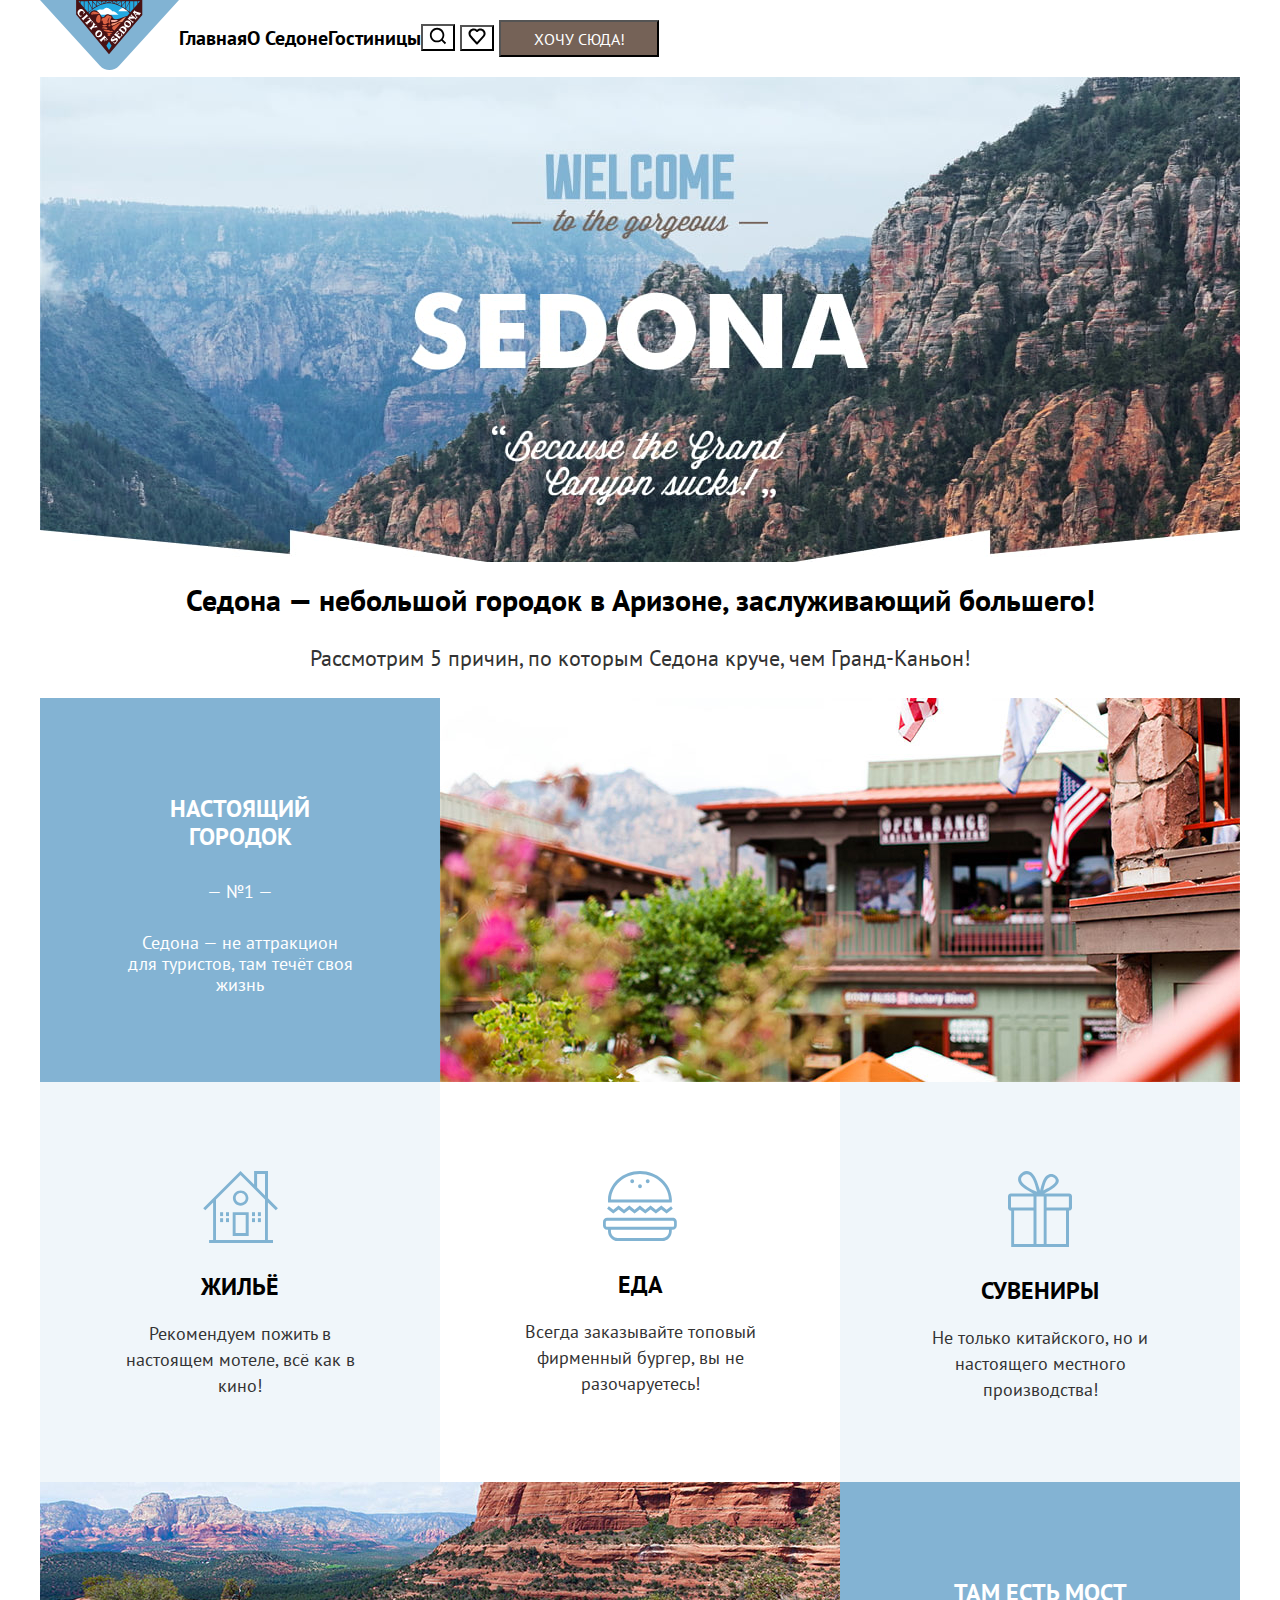
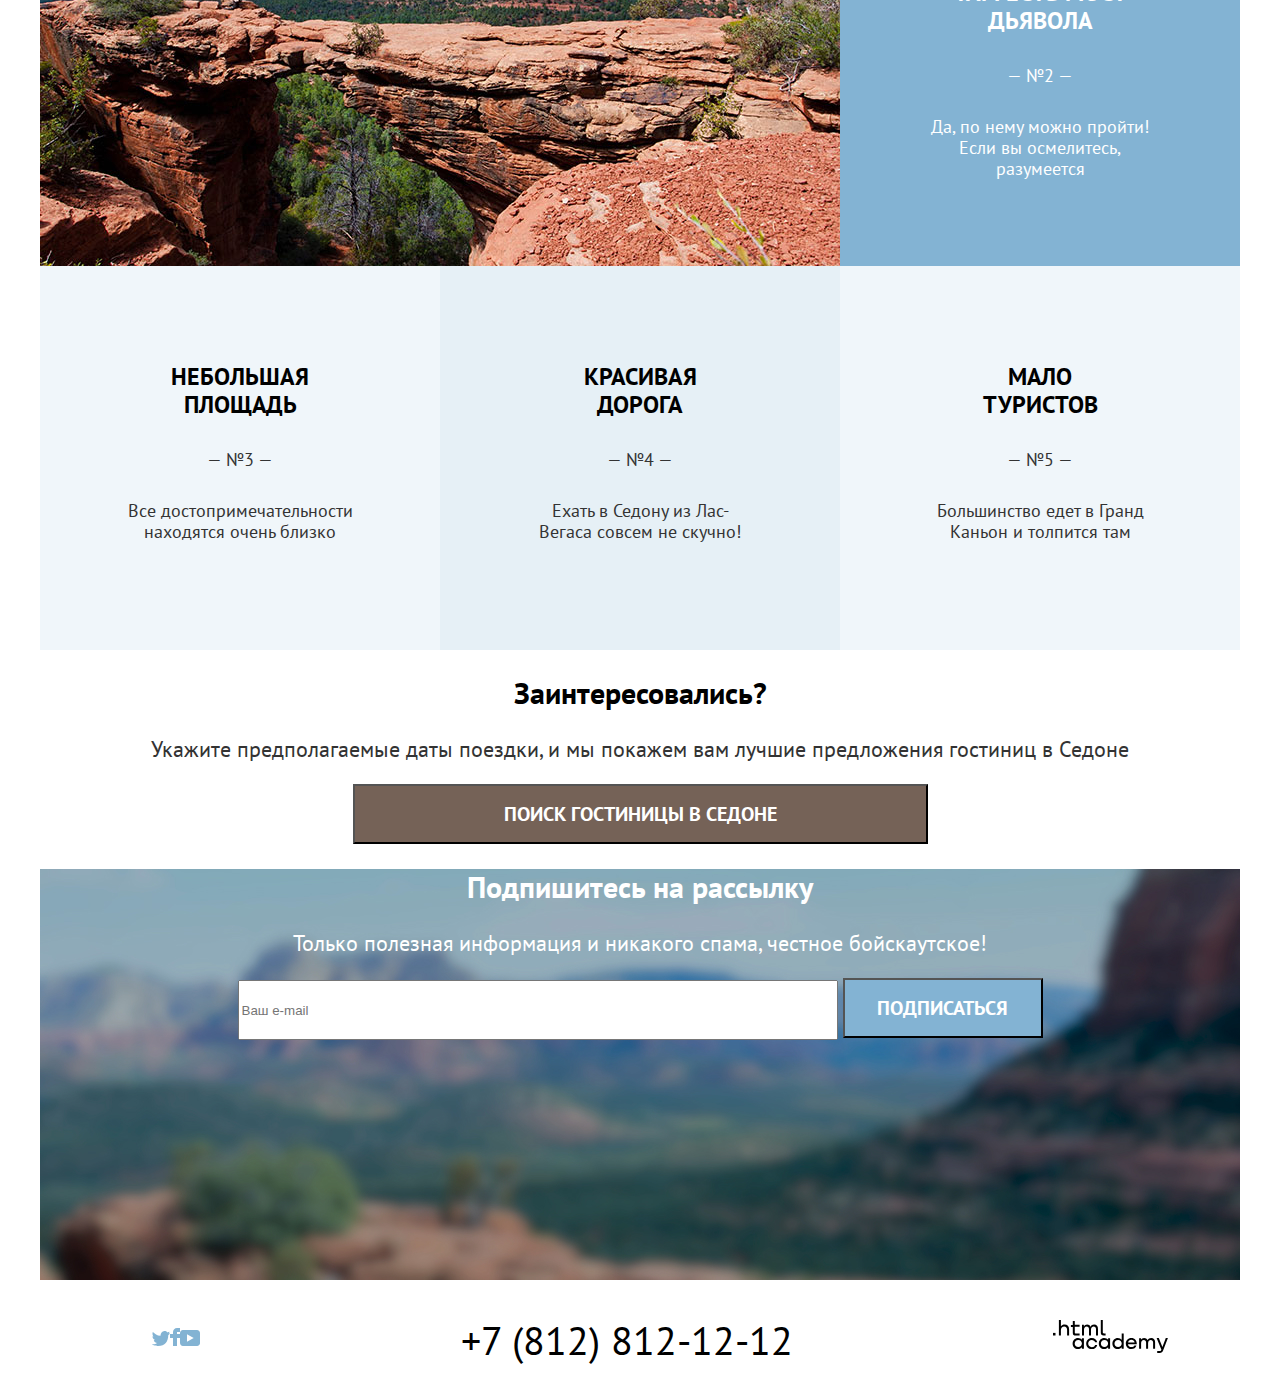
==== commit 7024a9da: "Сетка страниц и крупных блоков на флексах" ====
--- a/index.html
+++ b/index.html
@@ -81,13 +81,15 @@
       <p class="reason-main-text">Рассмотрим 5 причин, по которым Седона круче, чем Гранд-Каньон!</p>
       <ol class="reason-list">
         <li class="reason-item full">
-          <article class="reason-card">
+          <article class="reason-card reverse-order">
             <div class="reason-img-wrapper">
               <img class="reason-img" src="images/reason-photo-1.jpg" width="800" height="384" alt="Настоящий городок">
             </div>
-            <h2 class="reason-title">Настоящий городок</h2>
-            <p class="reason-text">— №1 —</p>
-            <p class="reason-text">Седона — не аттракцион для туристов, там течёт своя жизнь</p>
+            <section class="reason-text-content">
+              <h2 class="reason-title">Настоящий городок</h2>
+              <p class="reason-text">— №1 —</p>
+              <p class="reason-text">Седона — не аттракцион для туристов, там течёт своя жизнь</p>
+            </section>
           </article>
           <ul class="reason-sub-list">
             <li class="reason-sub-item">
@@ -144,32 +146,41 @@
         <li class="reason-item full">
           <article class="reason-card">
             <div class="reason-img-wrapper">
-              <img class="reason-img" src="images/reason-photo-2.jpg" width="800" height="384" alt="Там есть мост дьявола">
+              <img class="reason-img" src="images/reason-photo-2.jpg" width="800" height="384"
+                alt="Там есть мост дьявола">
             </div>
-            <h2 class="reason-title">Там есть мост дьявола</h2>
-            <p class="reason-text">— №2 —</p>
-            <p class="reason-text">Да, по нему можно пройти! Если вы осмелитесь, разумеется</p>
+            <section class="reason-text-content">
+              <h2 class="reason-title">Там есть мост дьявола</h2>
+              <p class="reason-text">— №2 —</p>
+              <p class="reason-text">Да, по нему можно пройти! Если вы осмелитесь, разумеется</p>
+            </section>
           </article>
         </li>
         <li class="reason-item short">
           <article class="reason-card">
-            <h2 class="reason-title">Небольшая площадь</h2>
-            <p class="reason-text">— №3 —</p>
-            <p class="reason-text">Все достопримечательности находятся очень близко</p>
+            <section class="reason-text-content">
+              <h2 class="reason-title">Небольшая площадь</h2>
+              <p class="reason-text">— №3 —</p>
+              <p class="reason-text">Все достопримечательности находятся очень близко</p>
+            </section>
           </article>
         </li>
         <li class="reason-item short">
           <article class="reason-card">
-            <h2 class="reason-title">Красивая дорога</h2>
-            <p class="reason-text">— №4 —</p>
-            <p class="reason-text">Ехать в Седону из Лас-Вегаса совсем не скучно!</p>
+            <section class="reason-text-content">
+              <h2 class="reason-title">Красивая дорога</h2>
+              <p class="reason-text">— №4 —</p>
+              <p class="reason-text">Ехать в Седону из Лас-Вегаса совсем не скучно!</p>
+            </section>
           </article>
         </li>
         <li class="reason-item short">
           <article class="reason-card">
-            <h2 class="reason-title">Мало туристов</h2>
-            <p class="reason-text">— №5 —</p>
-            <p class="reason-text">Большинство едет в Гранд Каньон и толпится там</p>
+            <section class="reason-text-content">
+              <h2 class="reason-title">Мало туристов</h2>
+              <p class="reason-text">— №5 —</p>
+              <p class="reason-text">Большинство едет в Гранд Каньон и толпится там</p>
+            </section>
           </article>
         </li>
       </ol>
--- a/styles.css
+++ b/styles.css
@@ -24,7 +24,7 @@
 
 img {
   max-width: 100%;
-  object-fit: contain;
+  object-fit: cover;
 }
 
 .body {
@@ -32,11 +32,27 @@
   font-size: 18px;
   line-height: 26px;
   color: #333333;
+  margin: 0 auto;
+  font-style: normal;
+  width: 1200px;
+  display: flex;
+  flex-direction: column;
+  min-height: 100vh;
+}
+
+/* header */
+
+.main-header {
+  display: flex;
+  align-items: center;
+}
+
+.navigation-list {
+  display: flex;
   margin: 0;
-  font-style: normal;
-}
-
-/* header */
+  padding: 0;
+  list-style-type: none;
+}
 
 .navigation-link {
   font-size: 20px;
@@ -61,6 +77,19 @@
 }
 
 /* footer */
+
+.footer {
+  display: flex;
+  height: 120px;
+  padding: 0 72px;
+  align-items: center;
+  justify-content: space-between;
+}
+
+.socials-list {
+  display: flex;
+  list-style-type: none;
+}
 
 .telephone-link {
   text-decoration: none;
@@ -72,6 +101,10 @@
   color: #000000;
 }
 
+.main-content {
+  flex-grow: 1;
+}
+
 /* style for index.html */
 
 .banner {
@@ -96,9 +129,42 @@
   line-height: 36px;
 }
 
+.reason-list {
+  display: flex;
+  flex-wrap: wrap;
+  margin: 0;
+  padding: 0;
+  list-style-type: none;
+}
+
+.reason-card {
+  display: flex;
+  height: 384px;
+}
+
+.reason-card.reverse-order .reason-img-wrapper {
+  order: 2;
+}
+
+.reason-card.reverse-order .reason-text-content {
+  order: 1;
+}
+
+.reason-item.full {
+  width: 100%;
+}
+
+.reason-item.short {
+  width: calc(100% / 3);
+}
+
 .reason-item.full .reason-card {
   background-color: #83B3D3;
   color: #FFFFFF;
+}
+
+.reason-item.full .reason-text-content {
+  width: calc(100% / 3);
 }
 
 .reason-item.short .reason-title {
@@ -111,12 +177,34 @@
 
 .reason-item.short:nth-child(even) {
   background-color: rgba(131, 179, 211, 0.2);
+}
+
+.reason-text-content {
+  display: flex;
+  flex-direction: column;
+  align-items: center;
+  padding: 97px 87px 87px;
 }
 
 .reason-title {
   font-size: 24px;
   line-height: 28px;
   text-transform: uppercase;
+  margin-top: 0;
+  margin-bottom: 30px;
+  width: 182px;
+}
+
+.reason-sub-list {
+  display: flex;
+  margin: 0;
+  padding: 0;
+  list-style-type: none;
+}
+
+.reason-sub-item {
+  padding: 89px 75px 79px;
+  width: calc(100% / 3);
 }
 
 .reason-sub-item:nth-child(odd) {
@@ -127,14 +215,30 @@
   background-color: #FFFFFF;
 }
 
+.reason-sub-icon {
+  margin-bottom: 23px;
+}
+
 .reason-text {
   line-height: 21px;
+  margin: 0;
+}
+
+.reason-text:not(:last-child) {
+  margin-bottom: 30px;
 }
 
 .reason-sub-title {
+  margin-top: 0;
+  margin-bottom: 20px;
   font-size: 24px;
   line-height: 28px;
   color: #000000;
+  text-transform: uppercase;
+}
+
+.reason-sub-text {
+  margin: 0;
 }
 
 .question-block {
@@ -255,6 +359,15 @@
   background-color: transparent;
 }
 
+.filter {
+  display: flex;
+}
+
+.filter-sort-list {
+  display: flex;
+  list-style-type: none;
+}
+
 .filter-search-result {
   font-size: 30px;
   font-weight: 700;
@@ -279,9 +392,18 @@
   color: #000000;
 }
 
+.row {
+  display: flex;
+}
+
 .hotel-text,
 .hotel-price {
   line-height: 23px;
+}
+
+.star-list {
+  display: flex;
+  list-style-type: none;
 }
 
 .hotel-link {
@@ -320,6 +442,15 @@
   text-align: center;
 }
 
+.hotel-content-footer {
+  display: flex;
+}
+
+.pagination-list {
+  display: flex;
+  list-style-type: none;
+}
+
 .more-button {
   height: 60px;
   width: 620px;
